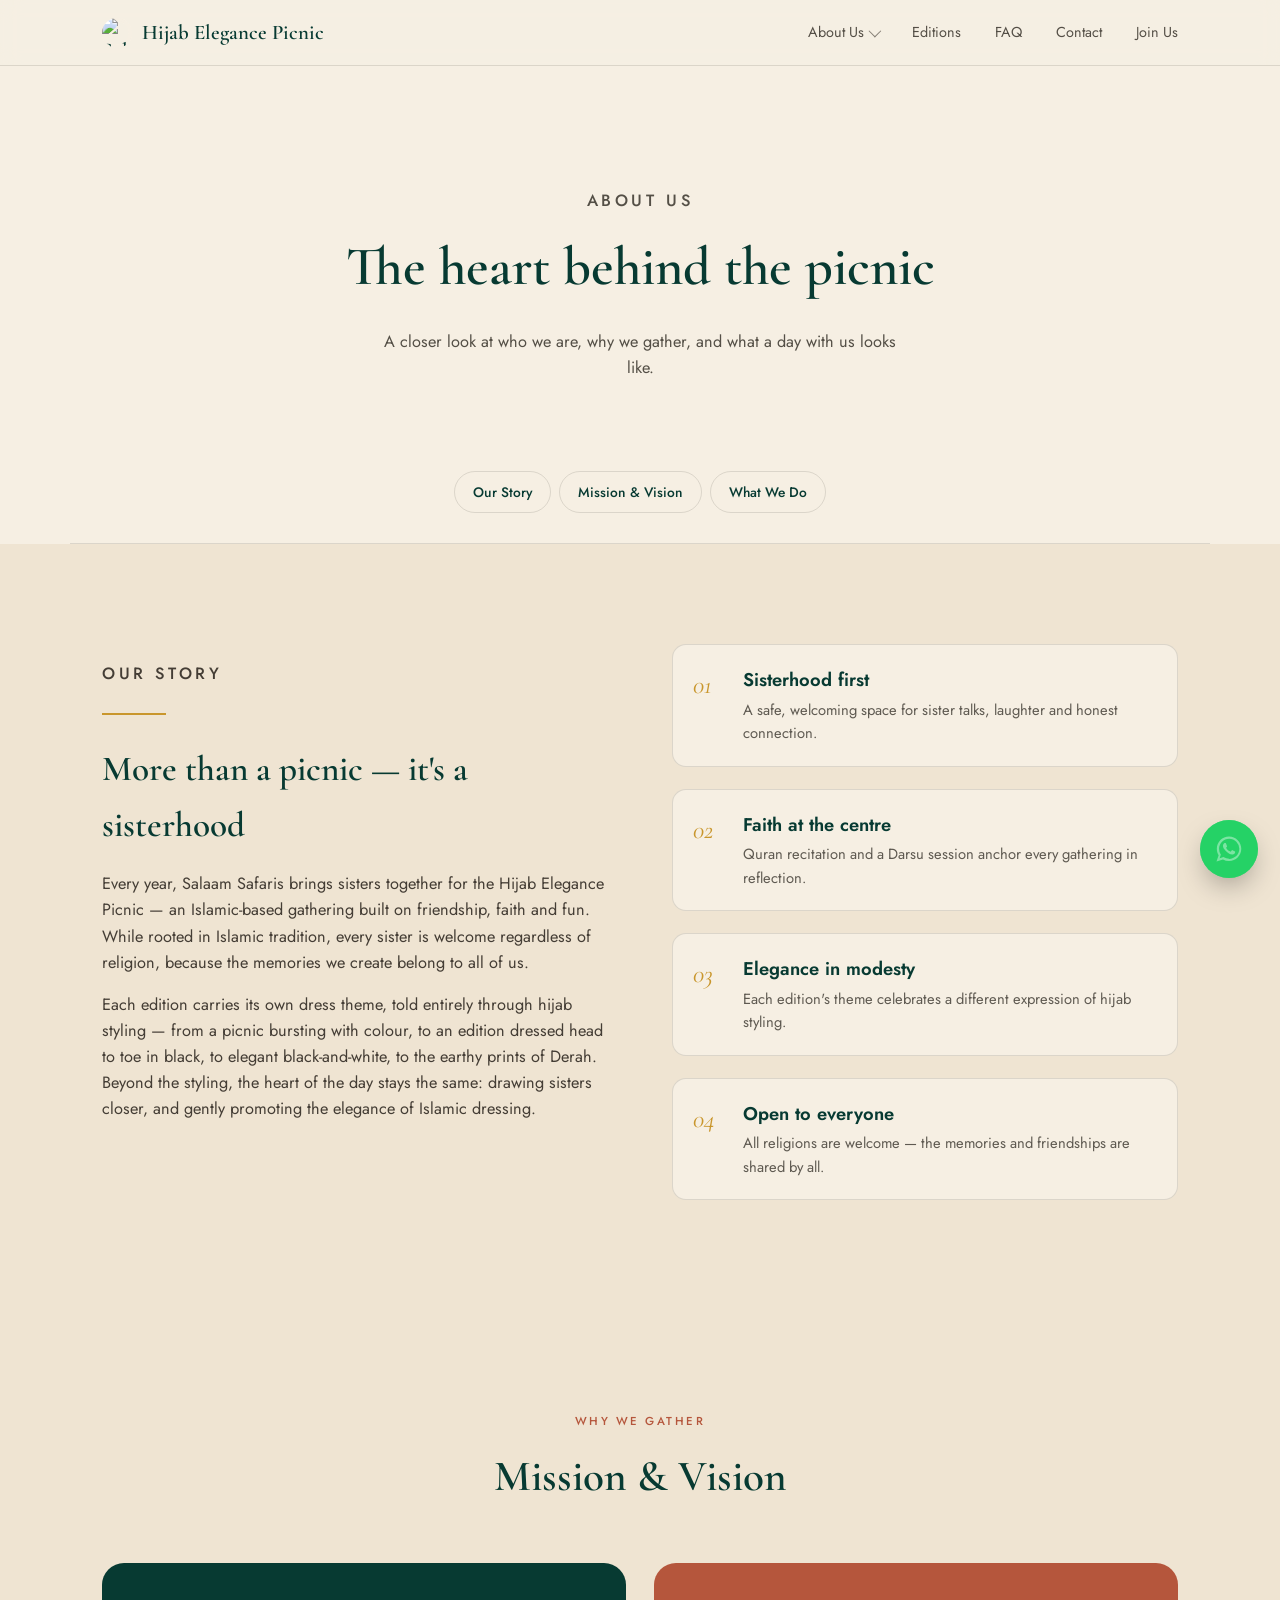
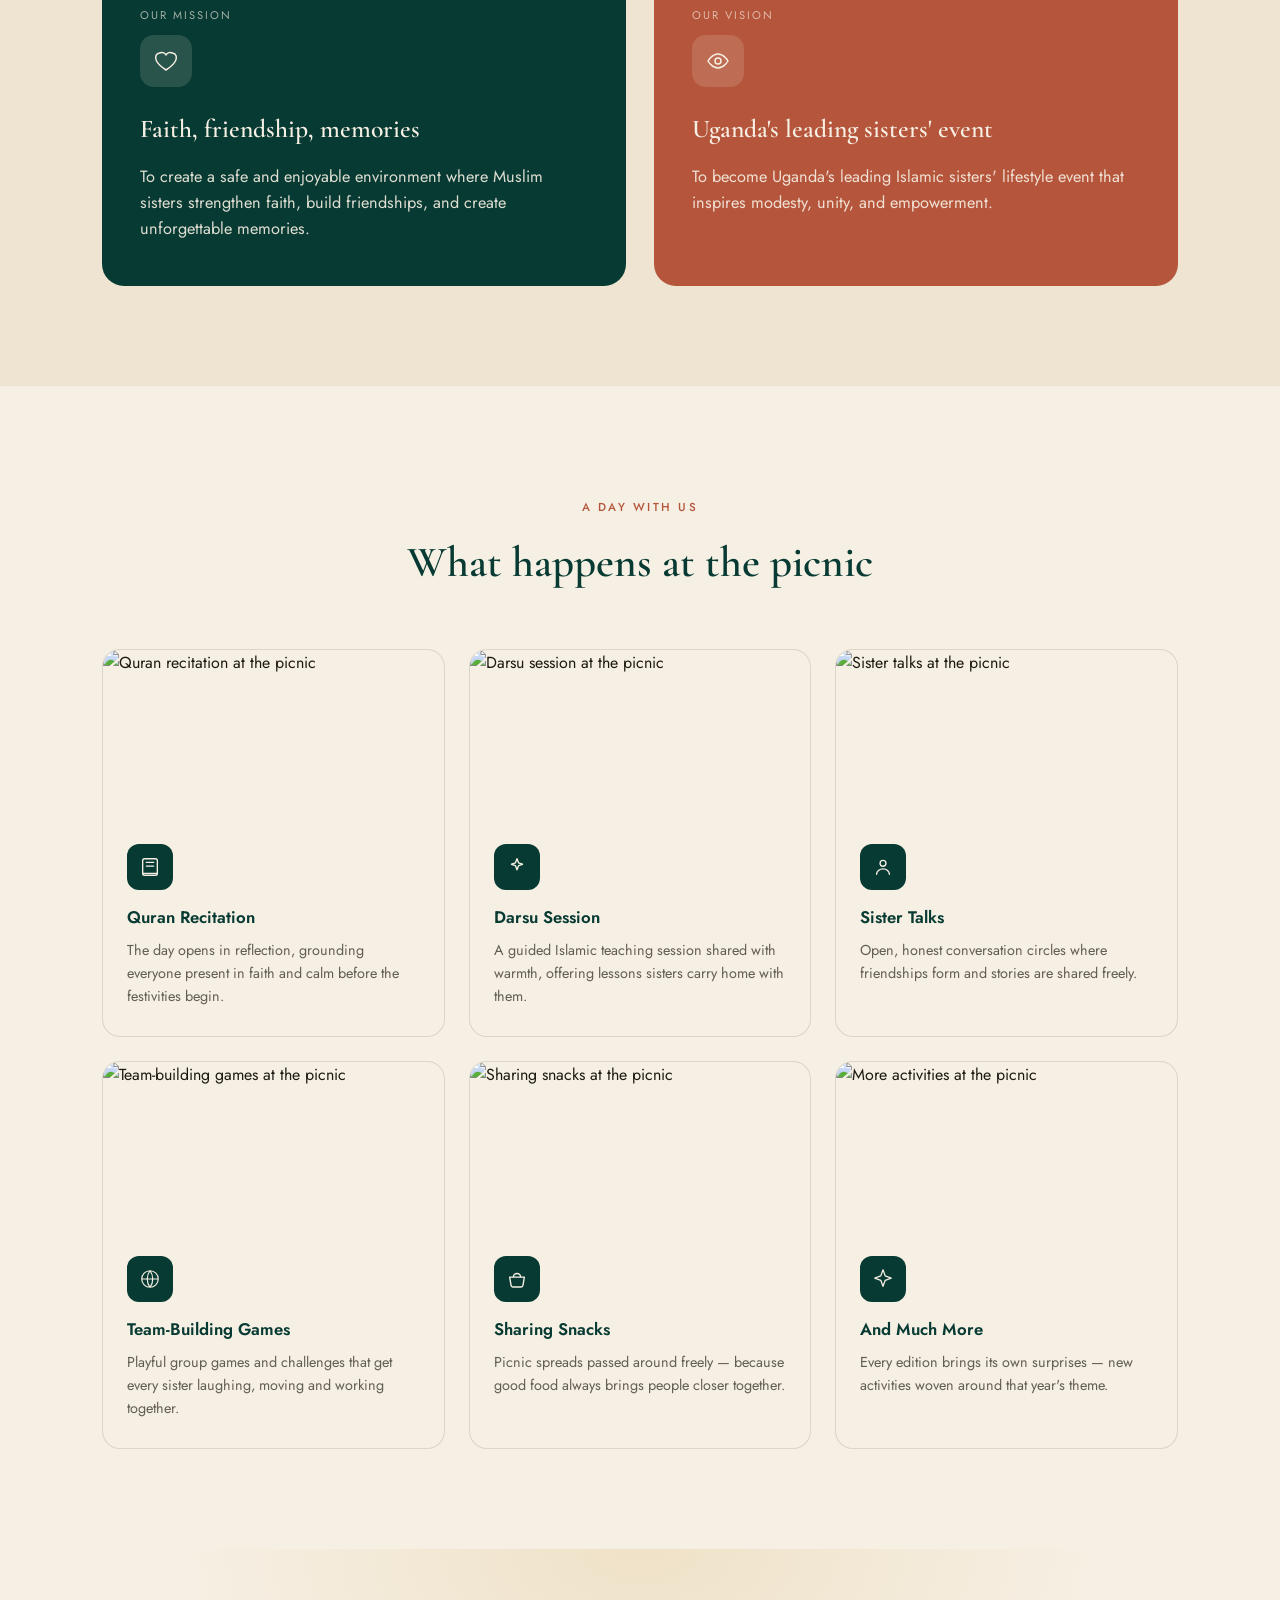
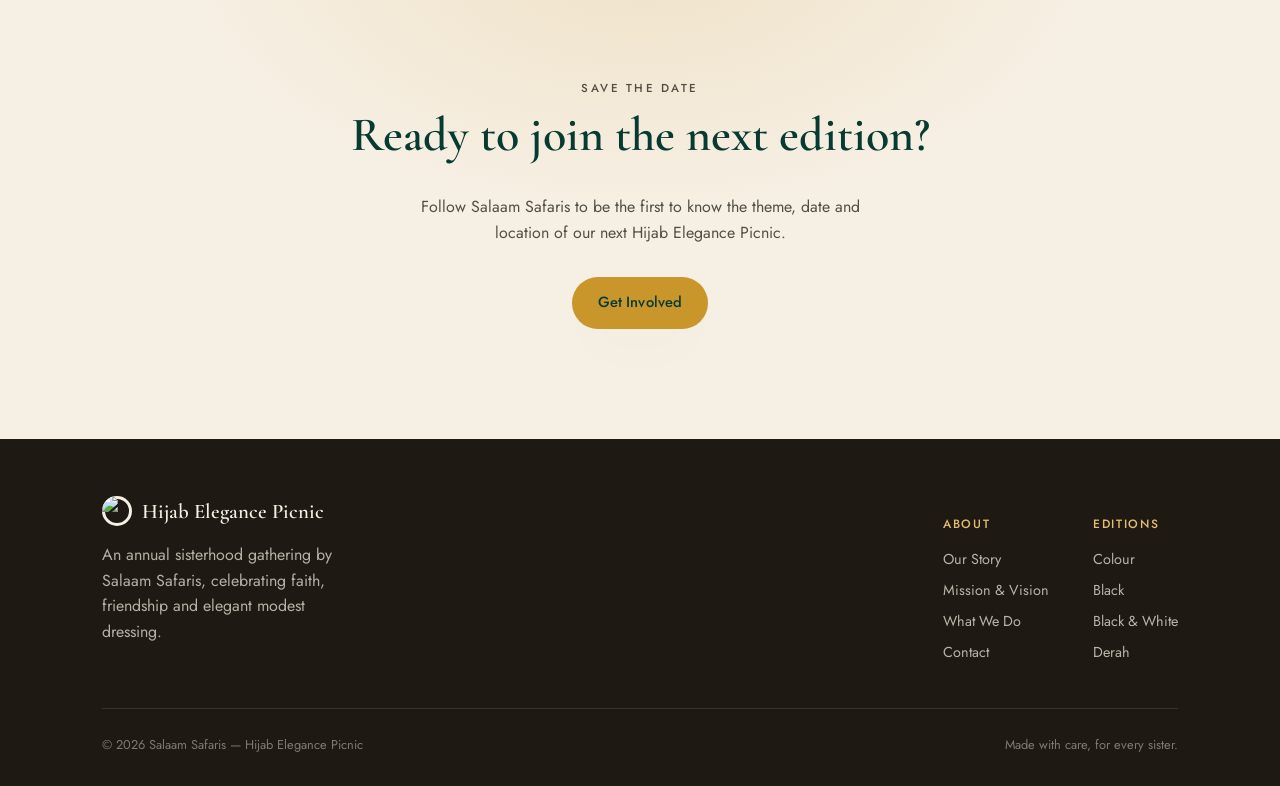
==== about.html @ 471ddc2f "Add files via upload" ====
<!DOCTYPE html>
<html lang="en">
<head>
<meta charset="UTF-8">
<meta name="viewport" content="width=device-width, initial-scale=1.0">
<title>About Us — Hijab Elegance Picnic</title>
<link rel="stylesheet" href="style.css">
</head>
<body>

<header>
  <nav>
    <a href="index.html" class="brand">
      <span class="mark"><img src="https://placehold.co/60x60/0B4F45/E4BE6C?text=Logo" alt="Salaam Safaris logo"></span>
      Hijab Elegance Picnic
    </a>
    <button class="navtoggle" id="navToggle" aria-label="Toggle menu">
      <svg width="24" height="24" viewBox="0 0 24 24" fill="none"><path d="M4 6h16M4 12h16M4 18h16" stroke="currentColor" stroke-width="1.8" stroke-linecap="round"/></svg>
    </button>
    <div class="navlinks" id="navLinks">
      <div class="has-dropdown">
        <a href="about.html">About Us <span class="caret"></span></a>
        <div class="dropdown-menu">
          <a href="about.html#story">Our Story</a>
          <a href="about.html#mission">Mission &amp; Vision</a>
          <a href="about.html#activities">What We Do</a>
        </div>
      </div>
      <a href="index.html#editions">Editions</a>
      <a href="index.html#faq">FAQ</a>
      <a href="index.html#contact">Contact</a>
      <a href="index.html#join">Join Us</a>
    </div>
  </nav>
</header>

<section class="about-hero">
  <div class="wrap">
    <p class="eyebrow">About Us</p>
    <h1>The heart behind the picnic</h1>
    <p>A closer look at who we are, why we gather, and what a day with us looks like.</p>
  </div>
</section>

<nav class="about-subnav">
  <div class="wrap">
    <a href="#story">Our Story</a>
    <a href="#mission">Mission &amp; Vision</a>
    <a href="#activities">What We Do</a>
  </div>
</nav>

<section class="about section-pad anchor-offset" id="story">
  <div class="wrap about-grid">
    <div class="reveal">
      <p class="eyebrow">Our Story</p>
      <div class="divider"></div>
      <h2 style="font-size:2.2rem;margin-bottom:18px;">More than a picnic — it's a sisterhood</h2>
      <p>Every year, Salaam Safaris brings sisters together for the Hijab Elegance Picnic — an Islamic-based gathering built on friendship, faith and fun. While rooted in Islamic tradition, every sister is welcome regardless of religion, because the memories we create belong to all of us.</p>
      <p>Each edition carries its own dress theme, told entirely through hijab styling — from a picnic bursting with colour, to an edition dressed head to toe in black, to elegant black-and-white, to the earthy prints of Derah. Beyond the styling, the heart of the day stays the same: drawing sisters closer, and gently promoting the elegance of Islamic dressing.</p>
    </div>
    <div class="pillars reveal">
      <div class="pillar">
        <span class="num">01</span>
        <div><h3>Sisterhood first</h3><p>A safe, welcoming space for sister talks, laughter and honest connection.</p></div>
      </div>
      <div class="pillar">
        <span class="num">02</span>
        <div><h3>Faith at the centre</h3><p>Quran recitation and a Darsu session anchor every gathering in reflection.</p></div>
      </div>
      <div class="pillar">
        <span class="num">03</span>
        <div><h3>Elegance in modesty</h3><p>Each edition's theme celebrates a different expression of hijab styling.</p></div>
      </div>
      <div class="pillar">
        <span class="num">04</span>
        <div><h3>Open to everyone</h3><p>All religions are welcome — the memories and friendships are shared by all.</p></div>
      </div>
    </div>
  </div>
</section>

<section class="section-pad anchor-offset" id="mission" style="background:var(--sand-2);">
  <div class="wrap">
    <div class="section-head center reveal">
      <p class="eyebrow">Why We Gather</p>
      <h2>Mission &amp; Vision</h2>
    </div>
    <div class="mv-grid reveal">
      <div class="mv-card mission">
        <span class="mv-tag">Our Mission</span>
        <div class="mv-icon">
          <svg width="24" height="24" viewBox="0 0 24 24" fill="none"><path d="M12 21s-7-4.6-9.5-9C.5 8 2 4.5 5.5 4a4.7 4.7 0 0 1 6.5 2 4.7 4.7 0 0 1 6.5-2C22 4.5 23.5 8 21.5 12 19 16.4 12 21 12 21z" stroke="#F6EFE3" stroke-width="1.5" stroke-linejoin="round"/></svg>
        </div>
        <h3>Faith, friendship, memories</h3>
        <p>To create a safe and enjoyable environment where Muslim sisters strengthen faith, build friendships, and create unforgettable memories.</p>
      </div>
      <div class="mv-card vision">
        <span class="mv-tag">Our Vision</span>
        <div class="mv-icon">
          <svg width="24" height="24" viewBox="0 0 24 24" fill="none"><path d="M2 12s4-7 10-7 10 7 10 7-4 7-10 7-10-7-10-7z" stroke="#F6EFE3" stroke-width="1.5"/><circle cx="12" cy="12" r="3" stroke="#F6EFE3" stroke-width="1.5"/></svg>
        </div>
        <h3>Uganda's leading sisters' event</h3>
        <p>To become Uganda's leading Islamic sisters' lifestyle event that inspires modesty, unity, and empowerment.</p>
      </div>
    </div>
  </div>
</section>

<section class="section-pad anchor-offset" id="activities">
  <div class="wrap">
    <div class="section-head center reveal">
      <p class="eyebrow">A Day With Us</p>
      <h2>What happens at the picnic</h2>
    </div>
    <div class="activities-grid reveal">
      <div class="activity-card">
        <div class="activity-photo"><img src="https://placehold.co/500x350/0B4F45/F6EFE3?text=Quran+Recitation+Photo" alt="Quran recitation at the picnic"></div>
        <div class="activity-text">
          <div class="activity-icon"><svg width="22" height="22" viewBox="0 0 24 24" fill="none"><path d="M4 19V5a2 2 0 0 1 2-2h12a2 2 0 0 1 2 2v14M4 19a2 2 0 0 0 2 2h12a2 2 0 0 0 2-2M4 19h16M8 7h8M8 11h8" stroke="currentColor" stroke-width="1.5" stroke-linecap="round"/></svg></div>
          <h3>Quran Recitation</h3>
          <p>The day opens in reflection, grounding everyone present in faith and calm before the festivities begin.</p>
        </div>
      </div>
      <div class="activity-card">
        <div class="activity-photo"><img src="https://placehold.co/500x350/B5563C/F6EFE3?text=Darsu+Session+Photo" alt="Darsu session at the picnic"></div>
        <div class="activity-text">
          <div class="activity-icon"><svg width="22" height="22" viewBox="0 0 24 24" fill="none"><path d="M12 3l1.8 4.6L18 9l-4.2 1.4L12 15l-1.8-4.6L6 9l4.2-1.4L12 3z" stroke="currentColor" stroke-width="1.5" stroke-linejoin="round"/></svg></div>
          <h3>Darsu Session</h3>
          <p>A guided Islamic teaching session shared with warmth, offering lessons sisters carry home with them.</p>
        </div>
      </div>
      <div class="activity-card">
        <div class="activity-photo"><img src="https://placehold.co/500x350/C9962C/1E1912?text=Sister+Talks+Photo" alt="Sister talks at the picnic"></div>
        <div class="activity-text">
          <div class="activity-icon"><svg width="22" height="22" viewBox="0 0 24 24" fill="none"><circle cx="12" cy="8" r="3.2" stroke="currentColor" stroke-width="1.5"/><path d="M5 20c0-3.3 3.1-6 7-6s7 2.7 7 6" stroke="currentColor" stroke-width="1.5" stroke-linecap="round"/></svg></div>
          <h3>Sister Talks</h3>
          <p>Open, honest conversation circles where friendships form and stories are shared freely.</p>
        </div>
      </div>
      <div class="activity-card">
        <div class="activity-photo"><img src="https://placehold.co/500x350/E7C8C0/1E1912?text=Team+Building+Photo" alt="Team-building games at the picnic"></div>
        <div class="activity-text">
          <div class="activity-icon"><svg width="22" height="22" viewBox="0 0 24 24" fill="none"><path d="M3 12h18M3 12a9 9 0 0 1 9-9m-9 9a9 9 0 0 0 9 9m0-18a9 9 0 0 1 9 9m-9-9c2 2.5 3 5.5 3 9s-1 6.5-3 9m0-18c-2 2.5-3 5.5-3 9s1 6.5 3 9m9-9a9 9 0 0 1-9 9" stroke="currentColor" stroke-width="1.3"/></svg></div>
          <h3>Team-Building Games</h3>
          <p>Playful group games and challenges that get every sister laughing, moving and working together.</p>
        </div>
      </div>
      <div class="activity-card">
        <div class="activity-photo"><img src="https://placehold.co/500x350/EFE4D2/1E1912?text=Snacks+Photo" alt="Sharing snacks at the picnic"></div>
        <div class="activity-text">
          <div class="activity-icon"><svg width="22" height="22" viewBox="0 0 24 24" fill="none"><path d="M4 10h16l-1.5 9a2 2 0 0 1-2 1.7H7.5a2 2 0 0 1-2-1.7L4 10z" stroke="currentColor" stroke-width="1.5" stroke-linejoin="round"/><path d="M8 10a4 4 0 0 1 8 0" stroke="currentColor" stroke-width="1.5"/></svg></div>
          <h3>Sharing Snacks</h3>
          <p>Picnic spreads passed around freely — because good food always brings people closer together.</p>
        </div>
      </div>
      <div class="activity-card">
        <div class="activity-photo"><img src="https://placehold.co/500x350/1E1912/F6EFE3?text=More+Moments+Photo" alt="More activities at the picnic"></div>
        <div class="activity-text">
          <div class="activity-icon"><svg width="22" height="22" viewBox="0 0 24 24" fill="none"><path d="M12 2l2.4 6.6L21 11l-6.6 2.4L12 20l-2.4-6.6L3 11l6.6-2.4L12 2z" stroke="currentColor" stroke-width="1.4" stroke-linejoin="round"/></svg></div>
          <h3>And Much More</h3>
          <p>Every edition brings its own surprises — new activities woven around that year's theme.</p>
        </div>
      </div>
    </div>
  </div>
</section>

<section class="cta section-pad" id="join">
  <div class="wrap">
    <p class="eyebrow center">Save the Date</p>
    <h2>Ready to join the next edition?</h2>
    <p>Follow Salaam Safaris to be the first to know the theme, date and location of our next Hijab Elegance Picnic.</p>
    <a href="https://wa.me/256756549534?text=Hi%2C%20I%27d%20like%20to%20get%20involved%20with%20the%20Hijab%20Elegance%20Picnic" target="_blank" rel="noopener" class="btn btn-primary">Get Involved</a>
  </div>
</section>

<footer>
  <div class="wrap">
    <div class="footer-grid">
      <div>
        <a href="index.html" class="brand"><span class="mark"><img src="https://placehold.co/60x60/0B4F45/E4BE6C?text=Logo" alt="Logo"></span>Hijab Elegance Picnic</a>
        <p style="margin-top:14px;max-width:260px;">An annual sisterhood gathering by Salaam Safaris, celebrating faith, friendship and elegant modest dressing.</p>
      </div>
      <div class="footer-links">
        <div class="footer-col">
          <h5>About</h5>
          <a href="about.html#story">Our Story</a>
          <a href="about.html#mission">Mission &amp; Vision</a>
          <a href="about.html#activities">What We Do</a>
          <a href="index.html#contact">Contact</a>
        </div>
        <div class="footer-col">
          <h5>Editions</h5>
          <a href="edition-colour.html">Colour</a>
          <a href="edition-black.html">Black</a>
          <a href="edition-bw.html">Black &amp; White</a>
          <a href="edition-derah.html">Derah</a>
        </div>
      </div>
    </div>
    <div class="footer-bottom">
      <span>© 2026 Salaam Safaris — Hijab Elegance Picnic</span>
      <span>Made with care, for every sister.</span>
    </div>
  </div>
</footer>

<a href="https://wa.me/256756549534" target="_blank" rel="noopener" class="wa-float" aria-label="Chat with us on WhatsApp">
  <span class="wa-pulse"></span>
  <svg viewBox="0 0 32 32" fill="#fff"><path d="M16.04 2.67C8.84 2.67 3 8.5 3 15.7c0 2.53.7 4.9 1.93 6.93L2.67 29.33l6.9-2.2a13 13 0 0 0 6.47 1.7h.01c7.2 0 13.04-5.83 13.04-13.03 0-3.48-1.36-6.75-3.82-9.21a12.95 12.95 0 0 0-9.23-3.82zm0 23.7h-.01a10.8 10.8 0 0 1-5.5-1.5l-.4-.24-4.1 1.3 1.3-4-.26-.42a10.7 10.7 0 0 1-1.65-5.71c0-5.94 4.84-10.78 10.79-10.78 2.88 0 5.59 1.12 7.63 3.16a10.72 10.72 0 0 1 3.16 7.63c0 5.94-4.84 10.76-10.96 10.76zm5.9-8.06c-.32-.16-1.9-.94-2.2-1.05-.3-.11-.51-.16-.73.16-.21.32-.84 1.05-1.03 1.26-.19.21-.38.24-.7.08-.32-.16-1.34-.49-2.55-1.57-.94-.84-1.58-1.87-1.76-2.19-.19-.32-.02-.49.14-.65.14-.14.32-.38.48-.56.16-.19.21-.32.32-.54.11-.21.05-.4-.03-.56-.08-.16-.73-1.76-1-2.41-.26-.63-.53-.54-.73-.55h-.62c-.21 0-.56.08-.85.4-.29.32-1.12 1.1-1.12 2.67 0 1.57 1.15 3.09 1.31 3.3.16.21 2.26 3.45 5.47 4.84.76.33 1.36.52 1.82.67.77.24 1.46.21 2.02.13.62-.09 1.9-.78 2.16-1.53.27-.75.27-1.4.19-1.53-.08-.13-.29-.21-.61-.37z"/></svg>
</a>

<script src="script.js"></script>
</body>
</html>
---- style.css ----
@import url('https://fonts.googleapis.com/css2?family=Cormorant+Garamond:ital,wght@0,400;0,500;0,600;0,700;1,500&family=Jost:wght@300;400;500;600&display=swap');

:root{
  --emerald: #0B4F45;
  --emerald-deep: #073A32;
  --gold: #C9962C;
  --gold-light: #E4BE6C;
  --henna: #B5563C;
  --sand: #F6EFE3;
  --sand-2: #EFE4D2;
  --ink: #1E1912;
  --rose: #E7C8C0;
  --line: rgba(30,25,18,0.12);
  --shadow: 0 20px 50px -25px rgba(11,79,69,0.35);
}

*{box-sizing:border-box;}
html{scroll-behavior:smooth;}
body{
  margin:0;
  background:var(--sand);
  color:var(--ink);
  font-family:'Jost',sans-serif;
  font-weight:400;
  line-height:1.6;
  -webkit-font-smoothing:antialiased;
}
h1,h2,h3,.display{
  font-family:'Cormorant Garamond', serif;
  font-weight:600;
  color:var(--emerald-deep);
  margin:0;
}
a{color:inherit;text-decoration:none;}
img{max-width:100%;display:block;}
.eyebrow{
  font-family:'Jost',sans-serif;
  text-transform:uppercase;
  letter-spacing:0.22em;
  font-size:0.72rem;
  color:var(--henna);
  font-weight:500;
}
.wrap{max-width:1140px;margin:0 auto;padding:0 32px;}
section{position:relative;}

.reveal{opacity:0;transform:translateY(24px);transition:opacity 0.8s ease, transform 0.8s ease;}
.reveal.in{opacity:1;transform:translateY(0);}
@media (prefers-reduced-motion: reduce){.reveal{opacity:1;transform:none;transition:none;}html{scroll-behavior:auto;}}

/* ---------- NAV ---------- */
header{
  position:fixed;top:0;left:0;right:0;z-index:100;
  background:rgba(246,239,227,0.9);
  backdrop-filter:blur(10px);
  border-bottom:1px solid var(--line);
}
nav{display:flex;align-items:center;justify-content:space-between;max-width:1140px;margin:0 auto;padding:16px 32px;}
.brand{font-family:'Cormorant Garamond',serif;font-size:1.3rem;font-weight:600;color:var(--emerald-deep);display:flex;align-items:center;gap:10px;}
.brand .mark{width:30px;height:30px;border-radius:50%;overflow:hidden;flex-shrink:0;box-shadow:inset 0 0 0 3px var(--sand);}
.brand .mark img{width:100%;height:100%;object-fit:cover;}
.navlinks{display:flex;align-items:center;gap:34px;}
.navlinks a{font-size:0.9rem;color:var(--ink);opacity:0.75;transition:opacity .25s ease, color .25s ease;}
.navlinks a:hover{opacity:1;color:var(--henna);}
.navtoggle{display:none;background:none;border:none;cursor:pointer;color:var(--emerald-deep);}
@media (max-width:760px){
  .navlinks{position:absolute;top:100%;left:0;right:0;background:var(--sand);flex-direction:column;align-items:stretch;gap:0;max-height:0;overflow:hidden;border-bottom:1px solid var(--line);transition:max-height .35s ease;}
  .navlinks.open{max-height:360px;}
  .navlinks a{padding:16px 32px;border-top:1px solid var(--line);}
  .navtoggle{display:block;}
}

/* ---------- HERO (home) ---------- */
.hero{position:relative;padding:190px 0 110px;overflow:hidden;isolation:isolate;}
.hero-bg{position:absolute;inset:0;z-index:-2;}
.hero-bg img{width:100%;height:100%;object-fit:cover;}
.hero-bg::after{content:"";position:absolute;inset:0;background:linear-gradient(180deg, rgba(7,58,50,0.72) 0%, rgba(7,58,50,0.55) 45%, var(--sand) 100%);}
.hero *{color:var(--sand);}
.hero .eyebrow{color:var(--gold-light);}
.hero h1 em{font-style:italic;color:var(--gold-light);}
.hero-inner{display:grid;grid-template-columns:1.1fr 0.9fr;gap:56px;align-items:center;}
@media (max-width:900px){.hero-inner{grid-template-columns:1fr;}.hero{padding:150px 0 80px;}}
.hero h1{font-size:clamp(2.6rem,6vw,4.6rem);line-height:1.02;letter-spacing:-0.01em;}
.hero p.sub{margin-top:22px;max-width:480px;font-size:1.08rem;color:rgba(246,239,227,0.88)!important;}
.hero-ctas{margin-top:34px;display:flex;gap:16px;flex-wrap:wrap;}

.btn{display:inline-flex;align-items:center;gap:8px;padding:14px 26px;border-radius:999px;font-size:0.92rem;font-weight:500;letter-spacing:0.01em;transition:transform .25s ease, box-shadow .25s ease, background .25s ease;cursor:pointer;border:none;}
.btn-primary{background:var(--gold);color:var(--emerald-deep)!important;box-shadow:var(--shadow);}
.btn-primary:hover{transform:translateY(-2px);background:var(--gold-light);}
.btn-ghost{background:transparent;color:var(--sand)!important;border:1.5px solid rgba(246,239,227,0.5);}
.btn-ghost:hover{border-color:var(--sand);}
.btn-dark{background:var(--emerald-deep);color:var(--sand)!important;}
.btn-dark:hover{transform:translateY(-2px);background:var(--emerald);}

/* circular drape made of 4 images */
.drape{position:relative;aspect-ratio:1/1;border-radius:50%;overflow:hidden;box-shadow:var(--shadow);animation:fadeUp 1s ease both;}
@keyframes fadeUp{from{opacity:0;transform:translateY(18px) scale(.98);}to{opacity:1;transform:none;}}
.drape .quadrant{position:absolute;width:50%;height:50%;overflow:hidden;}
.drape .quadrant img{width:100%;height:100%;object-fit:cover;}
.q-color{top:0;left:0;}
.q-black{top:0;right:0;}
.q-bw{bottom:0;left:0;}
.q-derah{bottom:0;right:0;}
.drape::after{content:"";position:absolute;inset:0;border-radius:50%;box-shadow:inset 0 0 0 1px rgba(255,255,255,0.25);pointer-events:none;}
.drape-center{position:absolute;top:50%;left:50%;transform:translate(-50%,-50%);width:34%;height:34%;border-radius:50%;background:var(--sand);display:flex;align-items:center;justify-content:center;text-align:center;box-shadow:0 8px 24px rgba(0,0,0,0.25);z-index:2;}
.drape-center span{font-family:'Cormorant Garamond',serif;font-style:italic;font-size:0.95rem;color:var(--emerald-deep);line-height:1.15;padding:0 6px;}

/* ---------- SECTION HEADERS ---------- */
.section-head{max-width:640px;margin-bottom:52px;}
.section-head h2{font-size:clamp(2rem,4vw,2.7rem);margin-top:10px;}
.section-pad{padding:100px 0;}
.divider{width:64px;height:2px;background:var(--gold);margin:26px 0;}
.center{text-align:center;margin-left:auto;margin-right:auto;}

/* ---------- ABOUT ---------- */
.about{background:var(--sand-2);}
.about-grid{display:grid;grid-template-columns:1fr 1fr;gap:64px;align-items:start;}
@media (max-width:820px){.about-grid{grid-template-columns:1fr;gap:36px;}}
.about p{color:rgba(30,25,18,0.82);font-size:1.02rem;margin-bottom:16px;}
.pillars{display:flex;flex-direction:column;gap:22px;}
.pillar{display:flex;gap:16px;padding:20px;background:var(--sand);border:1px solid var(--line);border-radius:14px;}
.pillar .num{font-family:'Cormorant Garamond',serif;font-size:1.6rem;font-style:italic;color:var(--gold);min-width:34px;}
.pillar h3{font-size:1.15rem;font-family:'Jost';font-weight:600;color:var(--emerald-deep);margin-bottom:4px;}
.pillar p{margin:0;font-size:0.92rem;color:rgba(30,25,18,0.7);}

/* ---------- MISSION & VISION ---------- */
.mv-grid{display:grid;grid-template-columns:1fr 1fr;gap:28px;}
@media (max-width:760px){.mv-grid{grid-template-columns:1fr;}}
.mv-card{padding:44px 38px;border-radius:22px;position:relative;overflow:hidden;}
.mv-card.mission{background:var(--emerald-deep);color:var(--sand);}
.mv-card.vision{background:var(--henna);color:var(--sand);}
.mv-card .mv-icon{width:52px;height:52px;border-radius:14px;background:rgba(246,239,227,0.14);display:flex;align-items:center;justify-content:center;margin-bottom:22px;}
.mv-card h3{color:var(--sand);font-size:1.6rem;margin-bottom:14px;}
.mv-card p{margin:0;font-size:1.02rem;color:rgba(246,239,227,0.9);}
.mv-card .mv-tag{font-size:0.7rem;letter-spacing:0.18em;text-transform:uppercase;color:rgba(246,239,227,0.65);margin-bottom:10px;display:block;}

/* ---------- ACTIVITIES ---------- */
.activities-grid{display:grid;grid-template-columns:repeat(3,1fr);gap:24px;}
@media (max-width:820px){.activities-grid{grid-template-columns:repeat(2,1fr);}}
@media (max-width:560px){.activities-grid{grid-template-columns:1fr;}}
.activity-card{padding:30px 26px;border-radius:18px;background:var(--sand);border:1px solid var(--line);transition:transform .3s ease, box-shadow .3s ease, border-color .3s ease;}
.activity-card:hover{transform:translateY(-6px);box-shadow:var(--shadow);border-color:transparent;}
.activity-icon{width:46px;height:46px;border-radius:12px;display:flex;align-items:center;justify-content:center;background:var(--emerald-deep);color:var(--sand);margin-bottom:18px;}
.activity-card h3{font-family:'Jost';font-weight:600;font-size:1.05rem;color:var(--emerald-deep);margin-bottom:8px;}
.activity-card p{margin:0;font-size:0.9rem;color:rgba(30,25,18,0.68);}

/* ---------- EDITIONS (overview cards, home page) ---------- */
.editions{background:var(--emerald-deep);color:var(--sand);}
.editions .section-head h2{color:var(--sand);}
.editions .eyebrow{color:var(--gold-light);}
.edition-grid{display:grid;grid-template-columns:repeat(2,1fr);gap:26px;}
@media (max-width:760px){.edition-grid{grid-template-columns:1fr;}}
.edition-card{display:block;border-radius:20px;overflow:hidden;background:rgba(246,239,227,0.04);border:1px solid rgba(246,239,227,0.14);transition:transform .35s ease, border-color .35s ease;}
.edition-card:hover{transform:translateY(-6px);border-color:var(--gold);}
.edition-photo{height:220px;overflow:hidden;position:relative;}
.edition-photo img{width:100%;height:100%;object-fit:cover;transition:transform .5s ease;}
.edition-card:hover .edition-photo img{transform:scale(1.06);}
.edition-body{padding:26px 28px;}
.edition-tag{display:inline-block;font-size:0.7rem;letter-spacing:0.18em;text-transform:uppercase;color:var(--gold-light);border:1px solid rgba(228,190,108,0.4);padding:4px 12px;border-radius:999px;margin-bottom:14px;}
.edition-body h3{font-family:'Cormorant Garamond',serif;font-size:1.6rem;color:var(--sand);margin-bottom:10px;}
.edition-meta{display:flex;flex-wrap:wrap;gap:14px 18px;font-size:0.84rem;color:rgba(246,239,227,0.72);margin-bottom:12px;}
.edition-body p.desc{font-size:0.92rem;color:rgba(246,239,227,0.78);margin:0 0 16px;}
.edition-link{font-size:0.86rem;color:var(--gold-light);display:inline-flex;align-items:center;gap:6px;font-weight:500;}
.edition-card:hover .edition-link{gap:10px;}
.edition-link svg{transition:transform .3s ease;}

.derah-note{background:var(--sand-2);border-radius:20px;padding:36px 40px;display:grid;grid-template-columns:auto 1fr;gap:28px;align-items:center;margin-top:56px;border:1px solid var(--line);}
@media (max-width:640px){.derah-note{grid-template-columns:1fr;text-align:left;}}
.derah-swatch-lg{width:120px;height:120px;border-radius:16px;overflow:hidden;flex-shrink:0;}
.derah-swatch-lg img{width:100%;height:100%;object-fit:cover;}
.derah-note h4{font-family:'Cormorant Garamond';font-size:1.3rem;color:var(--emerald-deep);margin-bottom:6px;}
.derah-note p{margin:0;font-size:0.92rem;color:rgba(30,25,18,0.72);}

/* ---------- TESTIMONIALS ---------- */
.testimonials{background:var(--sand-2);}
.testi-grid{display:grid;grid-template-columns:repeat(3,1fr);gap:24px;}
@media (max-width:860px){.testi-grid{grid-template-columns:1fr;}}
.testi-card{background:var(--sand);border:1px solid var(--line);border-radius:18px;padding:30px 28px;display:flex;flex-direction:column;gap:18px;}
.testi-quote{font-family:'Cormorant Garamond',serif;font-style:italic;font-size:1.2rem;color:var(--emerald-deep);line-height:1.4;}
.testi-quote::before{content:"“";color:var(--gold);}
.testi-quote::after{content:"”";color:var(--gold);}
.testi-person{display:flex;align-items:center;gap:12px;margin-top:auto;}
.testi-avatar{width:44px;height:44px;border-radius:50%;overflow:hidden;flex-shrink:0;}
.testi-avatar img{width:100%;height:100%;object-fit:cover;}
.testi-person .name{font-size:0.92rem;font-weight:500;color:var(--emerald-deep);}
.testi-person .role{font-size:0.78rem;color:rgba(30,25,18,0.55);}

/* ---------- FAQ ---------- */
.faq-list{max-width:760px;margin:0 auto;display:flex;flex-direction:column;gap:14px;}
.faq-item{background:var(--sand);border:1px solid var(--line);border-radius:14px;overflow:hidden;}
.faq-q{width:100%;text-align:left;padding:22px 26px;background:none;border:none;cursor:pointer;display:flex;align-items:center;justify-content:space-between;gap:16px;font-family:'Jost';font-size:1rem;font-weight:500;color:var(--emerald-deep);}
.faq-q .plus{font-size:1.3rem;color:var(--gold);transition:transform .3s ease;flex-shrink:0;}
.faq-item.open .plus{transform:rotate(45deg);}
.faq-a{max-height:0;overflow:hidden;transition:max-height .35s ease;}
.faq-a-inner{padding:0 26px 22px;font-size:0.92rem;color:rgba(30,25,18,0.7);}

/* ---------- CTA ---------- */
.cta{padding:110px 0;text-align:center;background:radial-gradient(ellipse 700px 400px at 50% 0%, rgba(201,150,44,0.15), transparent 65%), var(--sand);}
.cta h2{font-size:clamp(2rem,4.5vw,3rem);max-width:640px;margin:0 auto;}
.cta p{max-width:480px;margin:20px auto 0;color:rgba(30,25,18,0.75);}
.cta .btn-primary{margin-top:32px;}

/* ---------- FOOTER ---------- */
footer{background:var(--ink);color:rgba(246,239,227,0.7);padding:56px 0 30px;}
.footer-grid{display:flex;justify-content:space-between;flex-wrap:wrap;gap:40px;padding-bottom:36px;border-bottom:1px solid rgba(246,239,227,0.12);}
footer .brand{color:var(--sand);}
.footer-links{display:flex;gap:44px;flex-wrap:wrap;}
.footer-col h5{font-size:0.75rem;letter-spacing:0.14em;text-transform:uppercase;color:var(--gold-light);margin-bottom:14px;font-weight:500;}
.footer-col a, .footer-col p{display:block;font-size:0.9rem;color:rgba(246,239,227,0.72);margin-bottom:8px;}
.footer-bottom{padding-top:26px;font-size:0.8rem;color:rgba(246,239,227,0.45);display:flex;justify-content:space-between;flex-wrap:wrap;gap:10px;}

/* ---------- ABOUT PAGE ---------- */
.about-hero{padding:170px 0 60px;text-align:center;}
.about-hero .eyebrow{justify-content:center;display:flex;}
.about-hero h1{font-size:clamp(2.4rem,5vw,3.4rem);margin-top:10px;}
.about-hero p{max-width:520px;margin:18px auto 0;color:rgba(30,25,18,0.75);font-size:1.02rem;}

.about-subnav{position:sticky;top:73px;z-index:50;background:var(--sand);border-bottom:1px solid var(--line);}
.about-subnav .wrap{display:flex;gap:8px;padding:14px 32px;overflow-x:auto;}
.about-subnav a{
  flex-shrink:0;padding:9px 18px;border-radius:999px;font-size:0.86rem;font-weight:500;
  color:var(--emerald-deep);border:1px solid var(--line);white-space:nowrap;
  transition:background .25s ease, color .25s ease, border-color .25s ease;
}
.about-subnav a:hover, .about-subnav a.is-active{background:var(--emerald-deep);color:var(--sand);border-color:var(--emerald-deep);}
.anchor-offset{scroll-margin-top:150px;}

/* ---------- NAV DROPDOWN ---------- */
.has-dropdown{position:relative;}
.has-dropdown > a{display:flex;align-items:center;gap:5px;}
.has-dropdown .caret{width:9px;height:9px;border-right:1.5px solid currentColor;border-bottom:1.5px solid currentColor;transform:rotate(45deg) translateY(-2px);transition:transform .25s ease;opacity:0.7;}
.dropdown-menu{
  position:absolute;top:100%;left:50%;transform:translateX(-50%) translateY(8px);
  background:var(--sand);border:1px solid var(--line);border-radius:14px;
  box-shadow:var(--shadow);padding:10px;min-width:190px;
  opacity:0;visibility:hidden;transition:opacity .2s ease, transform .2s ease, visibility .2s ease;
}
.has-dropdown:hover .dropdown-menu{opacity:1;visibility:visible;transform:translateX(-50%) translateY(0);}
.has-dropdown:hover .caret{transform:rotate(225deg) translateY(2px);}
.dropdown-menu a{display:block;padding:10px 14px;border-radius:8px;font-size:0.88rem;opacity:1;color:var(--ink);}
.dropdown-menu a:hover{background:var(--sand-2);color:var(--henna);}
@media (max-width:760px){
  .has-dropdown{display:flex;flex-direction:column;}
  .has-dropdown > a{justify-content:space-between;}
  .dropdown-menu{
    position:static;transform:none;opacity:1;visibility:visible;
    box-shadow:none;border:none;background:var(--sand-2);
    border-radius:0;padding:0;max-height:0;overflow:hidden;transition:max-height .3s ease;
  }
  .has-dropdown.open .dropdown-menu{max-height:200px;}
  .has-dropdown.open .caret{transform:rotate(225deg) translateY(2px);}
  .dropdown-menu a{padding:14px 44px;border-bottom:1px solid var(--line);}
}

/* ---------- FLOATING WHATSAPP BUTTON ---------- */
.wa-float{
  position:fixed;right:22px;bottom:22px;z-index:200;
  width:58px;height:58px;border-radius:50%;
  background:#25D366;
  display:flex;align-items:center;justify-content:center;
  box-shadow:0 12px 30px -8px rgba(0,0,0,0.4);
  transition:transform .25s ease;
}
.wa-float:hover{transform:scale(1.08);}
.wa-float svg{width:30px;height:30px;}
.wa-pulse{position:absolute;inset:0;border-radius:50%;background:#25D366;opacity:0.6;animation:waPulse 2.2s ease-out infinite;}
@keyframes waPulse{0%{transform:scale(1);opacity:0.55;}100%{transform:scale(1.7);opacity:0;}}
@media (prefers-reduced-motion: reduce){.wa-pulse{animation:none;display:none;}}

/* ---------- UPCOMING EDITION BANNER ---------- */
.upcoming-banner{
  display:grid;grid-template-columns:1fr 1fr;
  border-radius:22px;overflow:hidden;
  background:linear-gradient(120deg, var(--henna), var(--gold));
  margin-bottom:56px;
}
@media (max-width:760px){.upcoming-banner{grid-template-columns:1fr;}}
.upcoming-photo{min-height:240px;position:relative;overflow:hidden;}
.upcoming-photo img{width:100%;height:100%;object-fit:cover;}
.upcoming-content{padding:40px 42px;display:flex;flex-direction:column;justify-content:center;}
.upcoming-badge{
  display:inline-flex;align-items:center;gap:8px;
  background:rgba(246,239,227,0.2);color:var(--sand);
  font-size:0.72rem;letter-spacing:0.16em;text-transform:uppercase;
  padding:6px 14px;border-radius:999px;margin-bottom:16px;width:fit-content;
}
.upcoming-badge .dot{width:7px;height:7px;border-radius:50%;background:#4ADE80;animation:blink 1.6s ease-in-out infinite;}
@keyframes blink{0%,100%{opacity:1;}50%{opacity:0.3;}}
.upcoming-content h3{color:var(--sand);font-size:1.9rem;margin-bottom:10px;}
.upcoming-content p{color:rgba(246,239,227,0.9);font-size:0.96rem;margin-bottom:22px;max-width:420px;}
.upcoming-content .btn-primary{background:var(--sand);color:var(--emerald-deep)!important;}
.upcoming-content .btn-primary:hover{background:#fff;}
.past-editions-head{margin-top:8px;}

/* ---------- ACTIVITY PHOTOS ---------- */
.activity-card{overflow:hidden;padding:0;}
.activity-photo{height:170px;overflow:hidden;}
.activity-photo img{width:100%;height:100%;object-fit:cover;transition:transform .4s ease;}
.activity-card:hover .activity-photo img{transform:scale(1.06);}
.activity-card .activity-text{padding:24px 24px 28px;}
.activity-icon{margin-bottom:14px;}

/* ---------- CONTACT SECTION ---------- */
.contact-grid{display:grid;grid-template-columns:1fr 1fr;gap:24px;}
@media (max-width:700px){.contact-grid{grid-template-columns:1fr;}}
.contact-card{
  padding:36px 34px;border-radius:20px;
  display:flex;flex-direction:column;gap:14px;
  background:var(--sand);border:1px solid var(--line);
}
.contact-card .c-icon{width:50px;height:50px;border-radius:14px;display:flex;align-items:center;justify-content:center;background:#25D366;}
.contact-card h3{font-size:1.3rem;color:var(--emerald-deep);}
.contact-card p{margin:0;font-size:0.92rem;color:rgba(30,25,18,0.68);}
.contact-card .btn{margin-top:6px;align-self:flex-start;}

/* ---------- TESTIMONIAL FORM ---------- */
.testi-add{text-align:center;margin-top:40px;}
.testi-form{
  max-width:520px;margin:24px auto 0;
  background:var(--sand);border:1px solid var(--line);border-radius:18px;
  padding:30px;display:none;flex-direction:column;gap:14px;text-align:left;
}
.testi-form.open{display:flex;}
.testi-form label{font-size:0.82rem;font-weight:500;color:var(--emerald-deep);margin-bottom:-8px;}
.testi-form input, .testi-form textarea{
  padding:12px 14px;border-radius:10px;border:1px solid var(--line);
  font-family:'Jost';font-size:0.92rem;background:var(--sand-2);color:var(--ink);resize:vertical;
}
.testi-form textarea{min-height:90px;}
.testi-form small{color:rgba(30,25,18,0.5);font-size:0.78rem;}
.testi-status{font-size:0.86rem;margin-top:4px;}
.edition-hero{position:relative;padding:220px 0 90px;isolation:isolate;overflow:hidden;}
.edition-hero-bg{position:absolute;inset:0;z-index:-2;}
.edition-hero-bg img{width:100%;height:100%;object-fit:cover;}
.edition-hero-bg::after{content:"";position:absolute;inset:0;background:linear-gradient(180deg, rgba(7,58,50,0.78) 10%, rgba(7,58,50,0.6) 60%, var(--sand) 100%);}
.edition-hero *{color:var(--sand);}
.edition-hero .eyebrow{color:var(--gold-light);}
.edition-hero h1{font-size:clamp(2.4rem,5.5vw,4rem);}
.back-link{display:inline-flex;align-items:center;gap:8px;font-size:0.85rem;color:var(--sand);opacity:0.85;margin-bottom:24px;}
.back-link:hover{opacity:1;}
.detail-meta{display:flex;flex-wrap:wrap;gap:22px;margin-top:26px;font-size:0.92rem;}
.detail-meta span{display:flex;align-items:center;gap:8px;color:rgba(246,239,227,0.9)!important;}

.detail-body{padding:90px 0;}
.detail-grid{display:grid;grid-template-columns:1.1fr 0.9fr;gap:64px;}
@media (max-width:860px){.detail-grid{grid-template-columns:1fr;}}
.detail-grid p{color:rgba(30,25,18,0.82);font-size:1.02rem;margin-bottom:16px;}
.guest-card{background:var(--sand-2);border-radius:18px;padding:28px;border:1px solid var(--line);height:fit-content;}
.guest-card .g-label{font-size:0.7rem;letter-spacing:0.16em;text-transform:uppercase;color:var(--henna);margin-bottom:14px;display:block;}
.guest-photo{width:100%;aspect-ratio:1/1;border-radius:14px;overflow:hidden;margin-bottom:16px;}
.guest-photo img{width:100%;height:100%;object-fit:cover;}
.guest-card h4{font-size:1.3rem;margin-bottom:4px;}
.guest-card p{margin:0;font-size:0.88rem;color:rgba(30,25,18,0.65);}

.gallery{padding:0 0 100px;}
.gallery-grid{display:grid;grid-template-columns:repeat(4,1fr);gap:16px;}
@media (max-width:760px){.gallery-grid{grid-template-columns:repeat(2,1fr);}}
.gallery-grid a{border-radius:14px;overflow:hidden;aspect-ratio:1/1;display:block;}
.gallery-grid img{width:100%;height:100%;object-fit:cover;transition:transform .4s ease;}
.gallery-grid a:hover img{transform:scale(1.08);}

.edition-switch{padding:0 0 100px;}
.switch-grid{display:grid;grid-template-columns:repeat(4,1fr);gap:14px;}
@media (max-width:760px){.switch-grid{grid-template-columns:repeat(2,1fr);}}
.switch-card{border-radius:14px;overflow:hidden;position:relative;aspect-ratio:4/5;border:2px solid transparent;}
.switch-card img{width:100%;height:100%;object-fit:cover;}
.switch-card .switch-label{position:absolute;bottom:0;left:0;right:0;padding:14px;background:linear-gradient(0deg, rgba(7,58,50,0.92), transparent);color:var(--sand);font-size:0.82rem;font-weight:500;}
.switch-card.current{border-color:var(--gold);}
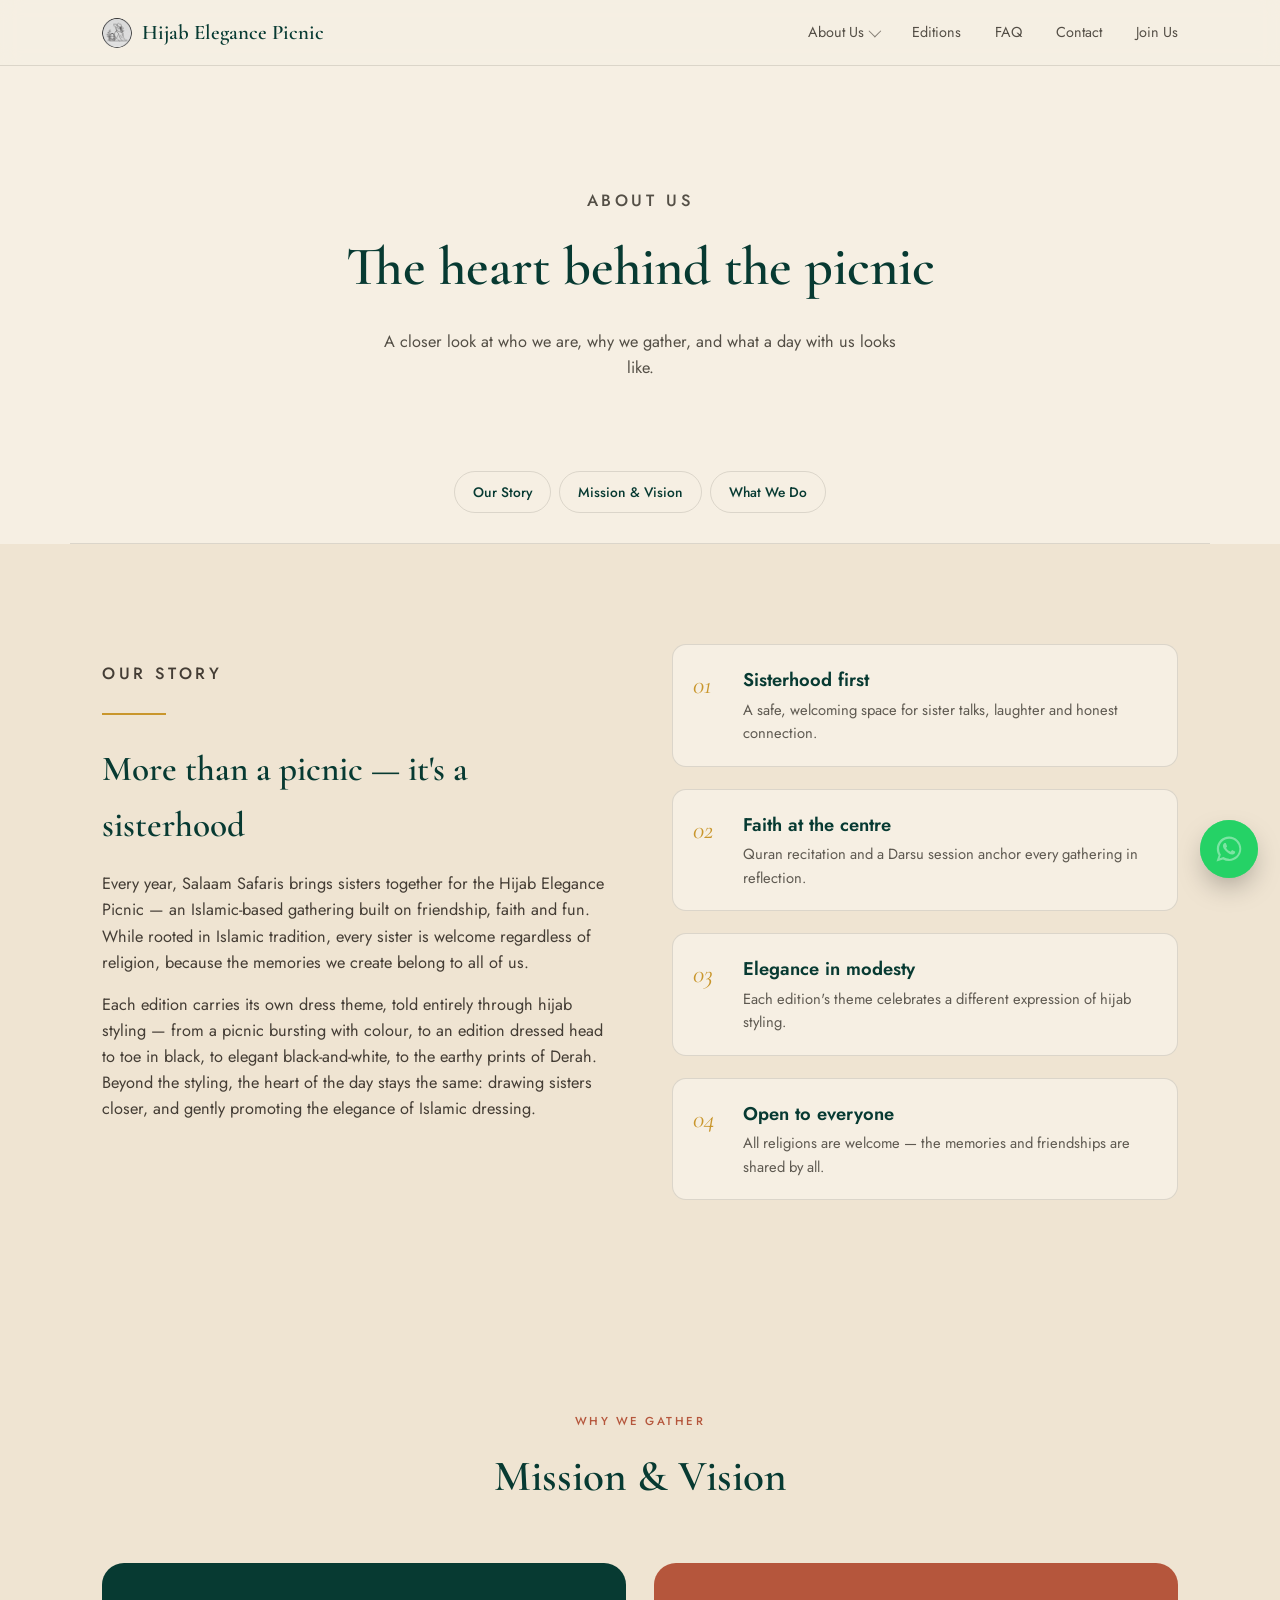
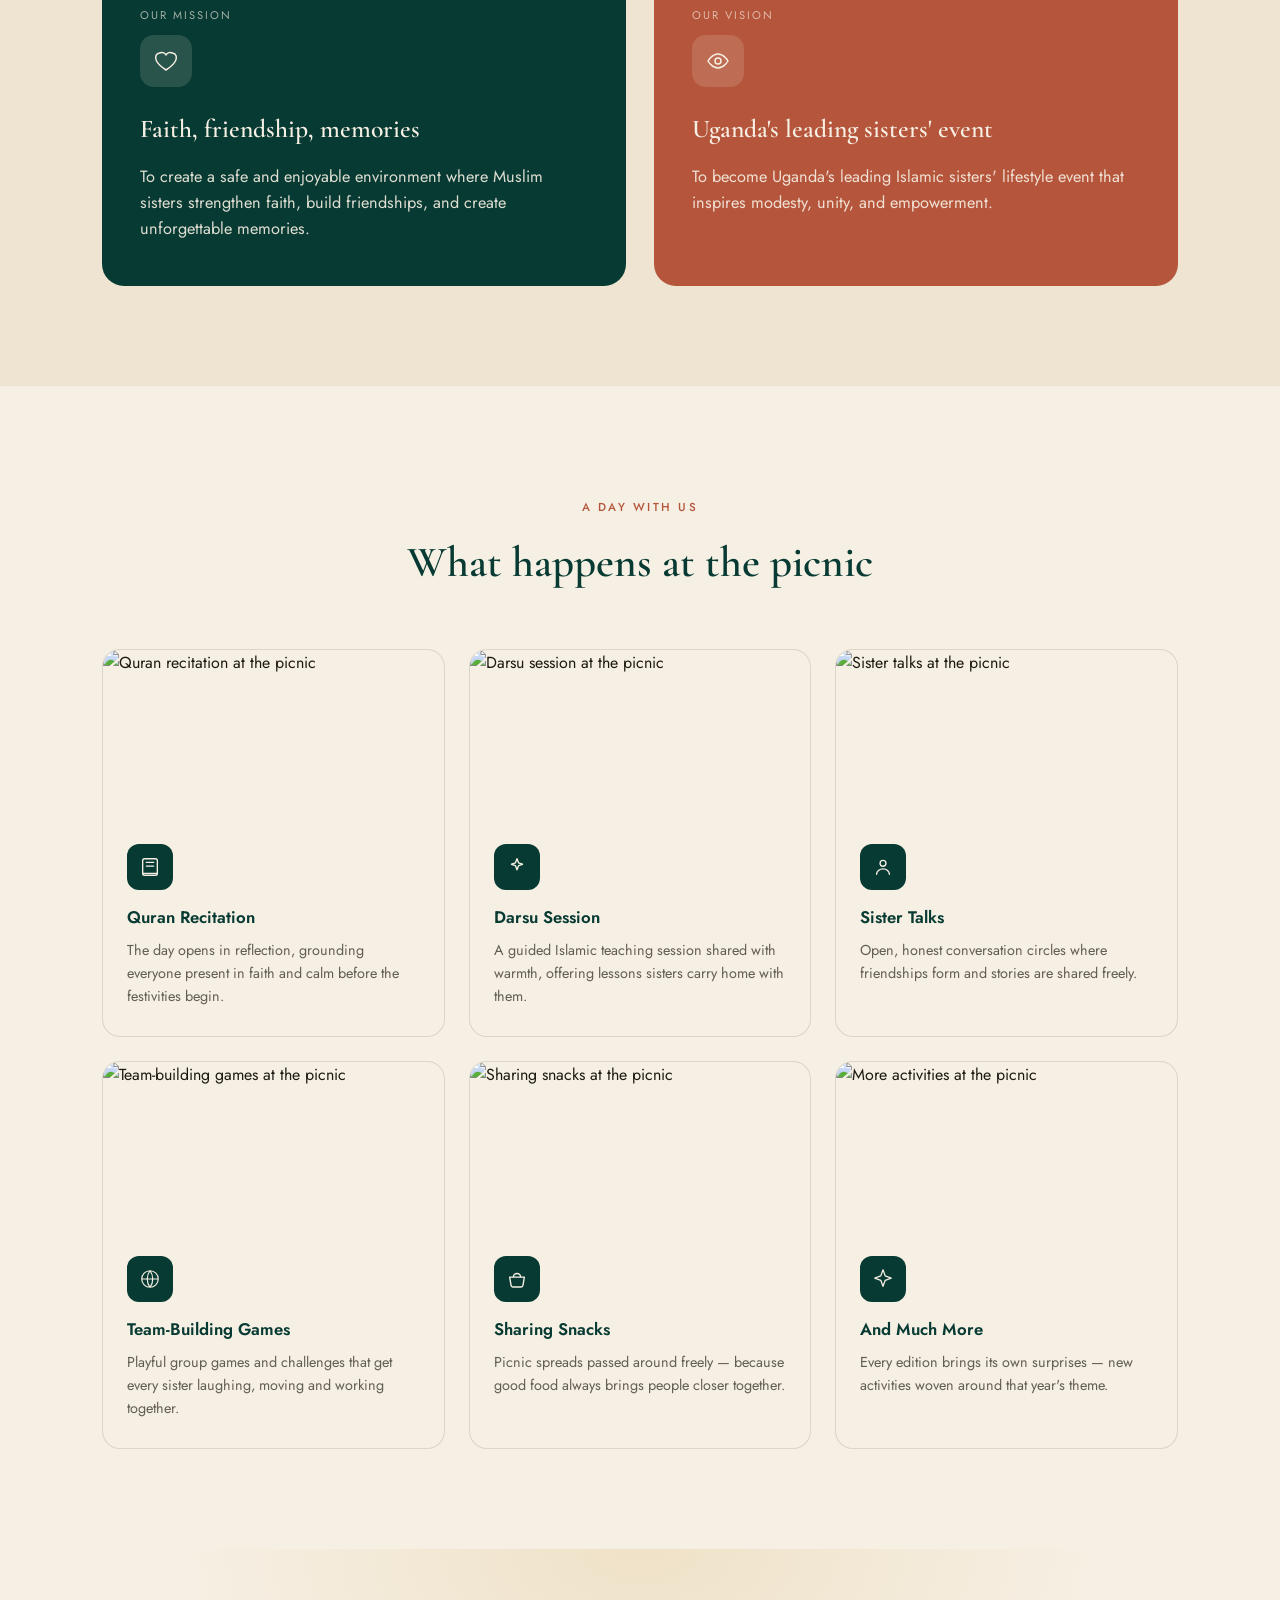
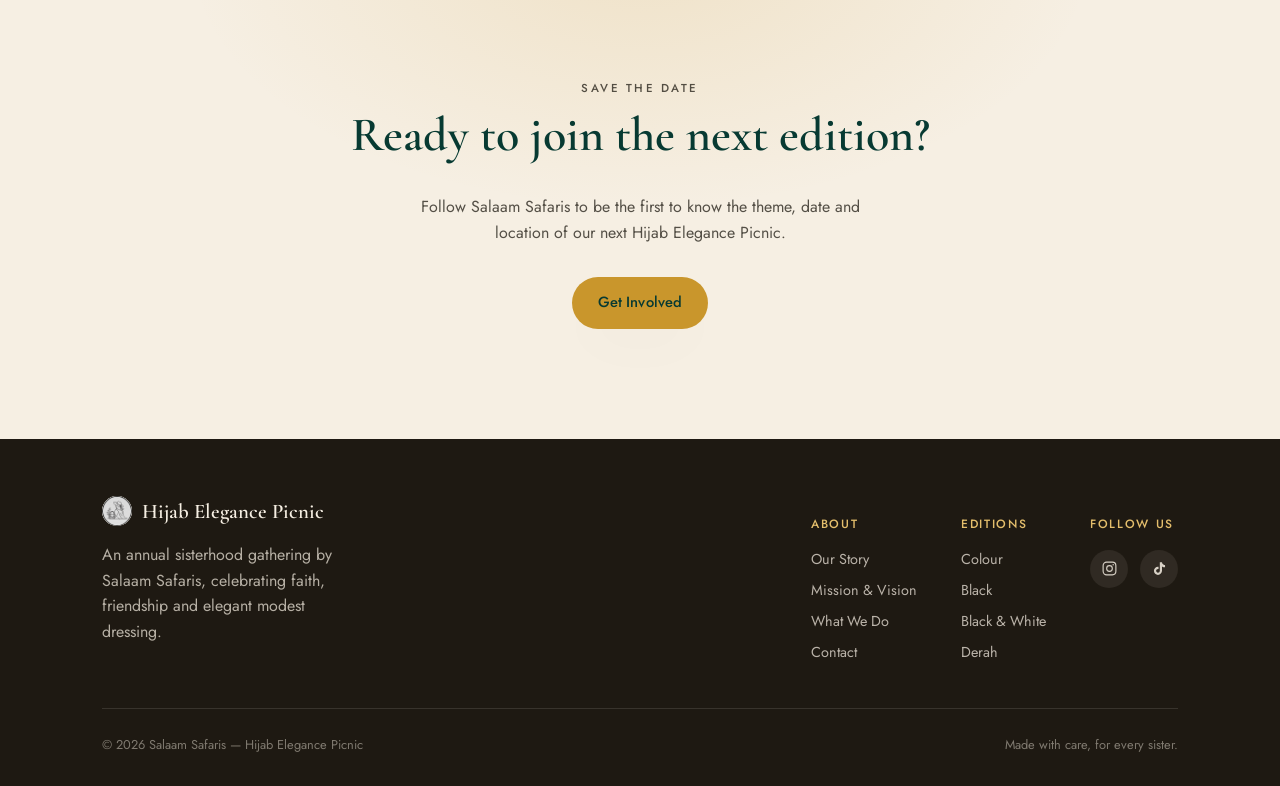
==== commit 9d4fd905: "Add files via upload" ====
--- a/about.html
+++ b/about.html
@@ -4,6 +4,14 @@
 <meta charset="UTF-8">
 <meta name="viewport" content="width=device-width, initial-scale=1.0">
 <title>About Us — Hijab Elegance Picnic</title>
+<link rel="icon" type="image/jpeg" href="logo.jpeg">
+<link rel="apple-touch-icon" href="logo.jpeg">
+<meta property="og:title" content="About Us — Hijab Elegance Picnic">
+<meta property="og:description" content="Our story, mission, vision, and everything that happens at a Hijab Elegance Picnic gathering.">
+<meta property="og:image" content="logo.jpeg">
+<meta property="og:type" content="website">
+<meta name="twitter:card" content="summary_large_image">
+<meta name="twitter:image" content="logo.jpeg">
 <link rel="stylesheet" href="style.css">
 </head>
 <body>
@@ -11,7 +19,7 @@
 <header>
   <nav>
     <a href="index.html" class="brand">
-      <span class="mark"><img src="https://placehold.co/60x60/0B4F45/E4BE6C?text=Logo" alt="Salaam Safaris logo"></span>
+      <span class="mark"><img src="logo.jpeg" alt="Salaam Safaris logo"></span>
       Hijab Elegance Picnic
     </a>
     <button class="navtoggle" id="navToggle" aria-label="Toggle menu">
@@ -179,7 +187,7 @@
   <div class="wrap">
     <div class="footer-grid">
       <div>
-        <a href="index.html" class="brand"><span class="mark"><img src="https://placehold.co/60x60/0B4F45/E4BE6C?text=Logo" alt="Logo"></span>Hijab Elegance Picnic</a>
+        <a href="index.html" class="brand"><span class="mark"><img src="logo.jpeg" alt="Logo"></span>Hijab Elegance Picnic</a>
         <p style="margin-top:14px;max-width:260px;">An annual sisterhood gathering by Salaam Safaris, celebrating faith, friendship and elegant modest dressing.</p>
       </div>
       <div class="footer-links">
@@ -197,6 +205,17 @@
           <a href="edition-bw.html">Black &amp; White</a>
           <a href="edition-derah.html">Derah</a>
         </div>
+        <div class="footer-col">
+          <h5>Follow Us</h5>
+          <div class="social-row">
+            <a href="https://instagram.com/salaam.safaris" target="_blank" rel="noopener" aria-label="Instagram">
+              <svg viewBox="0 0 24 24" fill="none" stroke="currentColor" stroke-width="1.6"><rect x="3" y="3" width="18" height="18" rx="5"/><circle cx="12" cy="12" r="4"/><circle cx="17.2" cy="6.8" r="1" fill="currentColor" stroke="none"/></svg>
+            </a>
+            <a href="https://www.tiktok.com/@salaam.safaris?_r=1&_t=ZS-97uSqAKKhfR" target="_blank" rel="noopener" aria-label="TikTok">
+              <svg viewBox="0 0 24 24" fill="currentColor"><path d="M16.6 5.82s.51.5 0 0A4.278 4.278 0 0 1 15.54 3h-3.09v12.4a2.592 2.592 0 0 1-2.59 2.5c-1.42 0-2.6-1.16-2.6-2.6c0-1.72 1.66-3.01 3.37-2.48V9.66c-3.45-.46-6.47 2.22-6.47 5.64c0 3.33 2.76 5.7 5.69 5.7c3.14 0 5.69-2.55 5.69-5.7V9.01a7.35 7.35 0 0 0 4.3 1.38V7.3s-1.88.09-3.24-1.48Z"/></svg>
+            </a>
+          </div>
+        </div>
       </div>
     </div>
     <div class="footer-bottom">
@@ -213,4 +232,4 @@
 
 <script src="script.js"></script>
 </body>
-</html>
+</html>
--- a/style.css
+++ b/style.css
@@ -78,7 +78,7 @@
 .hero *{color:var(--sand);}
 .hero .eyebrow{color:var(--gold-light);}
 .hero h1 em{font-style:italic;color:var(--gold-light);}
-.hero-inner{display:grid;grid-template-columns:1.1fr 0.9fr;gap:56px;align-items:center;}
+.hero-inner{display:grid;grid-template-columns:1.3fr 0.85fr;gap:56px;align-items:center;}
 @media (max-width:900px){.hero-inner{grid-template-columns:1fr;}.hero{padding:150px 0 80px;}}
 .hero h1{font-size:clamp(2.6rem,6vw,4.6rem);line-height:1.02;letter-spacing:-0.01em;}
 .hero p.sub{margin-top:22px;max-width:480px;font-size:1.08rem;color:rgba(246,239,227,0.88)!important;}
@@ -93,17 +93,19 @@
 .btn-dark:hover{transform:translateY(-2px);background:var(--emerald);}
 
 /* circular drape made of 4 images */
-.drape{position:relative;aspect-ratio:1/1;border-radius:50%;overflow:hidden;box-shadow:var(--shadow);animation:fadeUp 1s ease both;}
+.drape{position:relative;aspect-ratio:1/1;border-radius:50%;overflow:hidden;box-shadow:var(--shadow);animation:fadeUp 1s ease both;width:100%;max-width:380px;margin-left:auto;}
 @keyframes fadeUp{from{opacity:0;transform:translateY(18px) scale(.98);}to{opacity:1;transform:none;}}
-.drape .quadrant{position:absolute;width:50%;height:50%;overflow:hidden;}
+.drape .quadrant{position:absolute;width:50%;height:50%;overflow:hidden;background:var(--sand-2);}
 .drape .quadrant img{width:100%;height:100%;object-fit:cover;}
-.q-color{top:0;left:0;}
-.q-black{top:0;right:0;}
-.q-bw{bottom:0;left:0;}
-.q-derah{bottom:0;right:0;}
+.q-color{top:0;left:0;background:var(--rose);}
+.q-black{top:0;right:0;background:var(--ink);}
+.q-bw{bottom:0;left:0;background:var(--sand-2);}
+.q-derah{bottom:0;right:0;background:var(--gold);}
 .drape::after{content:"";position:absolute;inset:0;border-radius:50%;box-shadow:inset 0 0 0 1px rgba(255,255,255,0.25);pointer-events:none;}
-.drape-center{position:absolute;top:50%;left:50%;transform:translate(-50%,-50%);width:34%;height:34%;border-radius:50%;background:var(--sand);display:flex;align-items:center;justify-content:center;text-align:center;box-shadow:0 8px 24px rgba(0,0,0,0.25);z-index:2;}
-.drape-center span{font-family:'Cormorant Garamond',serif;font-style:italic;font-size:0.95rem;color:var(--emerald-deep);line-height:1.15;padding:0 6px;}
+.drape-center{position:absolute;top:50%;left:50%;transform:translate(-50%,-50%);width:36%;height:36%;border-radius:50%;background:var(--emerald-deep);display:flex;align-items:center;justify-content:center;text-align:center;box-shadow:0 8px 24px rgba(0,0,0,0.3);z-index:2;overflow:hidden;}
+.drape-center img{position:absolute;inset:0;width:100%;height:100%;object-fit:cover;filter:brightness(0.5) saturate(1.1);}
+.drape-center span{position:relative;z-index:2;font-family:'Cormorant Garamond',serif;font-style:italic;font-size:0.78rem;color:var(--sand);line-height:1.2;padding:0 4px;font-weight:600;}
+@media (max-width:900px){.drape{margin:0 auto;width:100%;max-width:340px;}}
 
 /* ---------- SECTION HEADERS ---------- */
 .section-head{max-width:640px;margin-bottom:52px;}
@@ -252,6 +254,21 @@
   .dropdown-menu a{padding:14px 44px;border-bottom:1px solid var(--line);}
 }
 
+/* ---------- SOCIAL ICONS ---------- */
+.social-row{display:flex;gap:12px;margin-top:16px;}
+.social-row a{
+  width:38px;height:38px;border-radius:50%;
+  display:flex;align-items:center;justify-content:center;
+  background:rgba(246,239,227,0.08);
+  color:rgba(246,239,227,0.85);
+  transition:background .25s ease, transform .25s ease, color .25s ease;
+}
+.social-row a:hover{background:var(--gold);color:var(--emerald-deep);transform:translateY(-2px);}
+.social-row svg{width:17px;height:17px;}
+.contact-card .social-row{margin-top:auto;padding-top:6px;}
+.contact-card .social-row a{background:var(--sand-2);color:var(--emerald-deep);}
+.contact-card .social-row a:hover{background:var(--gold);color:#fff;}
+
 /* ---------- FLOATING WHATSAPP BUTTON ---------- */
 .wa-float{
   position:fixed;right:22px;bottom:22px;z-index:200;
@@ -301,8 +318,7 @@
 .activity-icon{margin-bottom:14px;}
 
 /* ---------- CONTACT SECTION ---------- */
-.contact-grid{display:grid;grid-template-columns:1fr 1fr;gap:24px;}
-@media (max-width:700px){.contact-grid{grid-template-columns:1fr;}}
+.contact-grid{display:grid;grid-template-columns:repeat(auto-fit, minmax(260px, 1fr));gap:24px;}
 .contact-card{
   padding:36px 34px;border-radius:20px;
   display:flex;flex-direction:column;gap:14px;
@@ -365,4 +381,4 @@
 .switch-card{border-radius:14px;overflow:hidden;position:relative;aspect-ratio:4/5;border:2px solid transparent;}
 .switch-card img{width:100%;height:100%;object-fit:cover;}
 .switch-card .switch-label{position:absolute;bottom:0;left:0;right:0;padding:14px;background:linear-gradient(0deg, rgba(7,58,50,0.92), transparent);color:var(--sand);font-size:0.82rem;font-weight:500;}
-.switch-card.current{border-color:var(--gold);}
+.switch-card.current{border-color:var(--gold);}
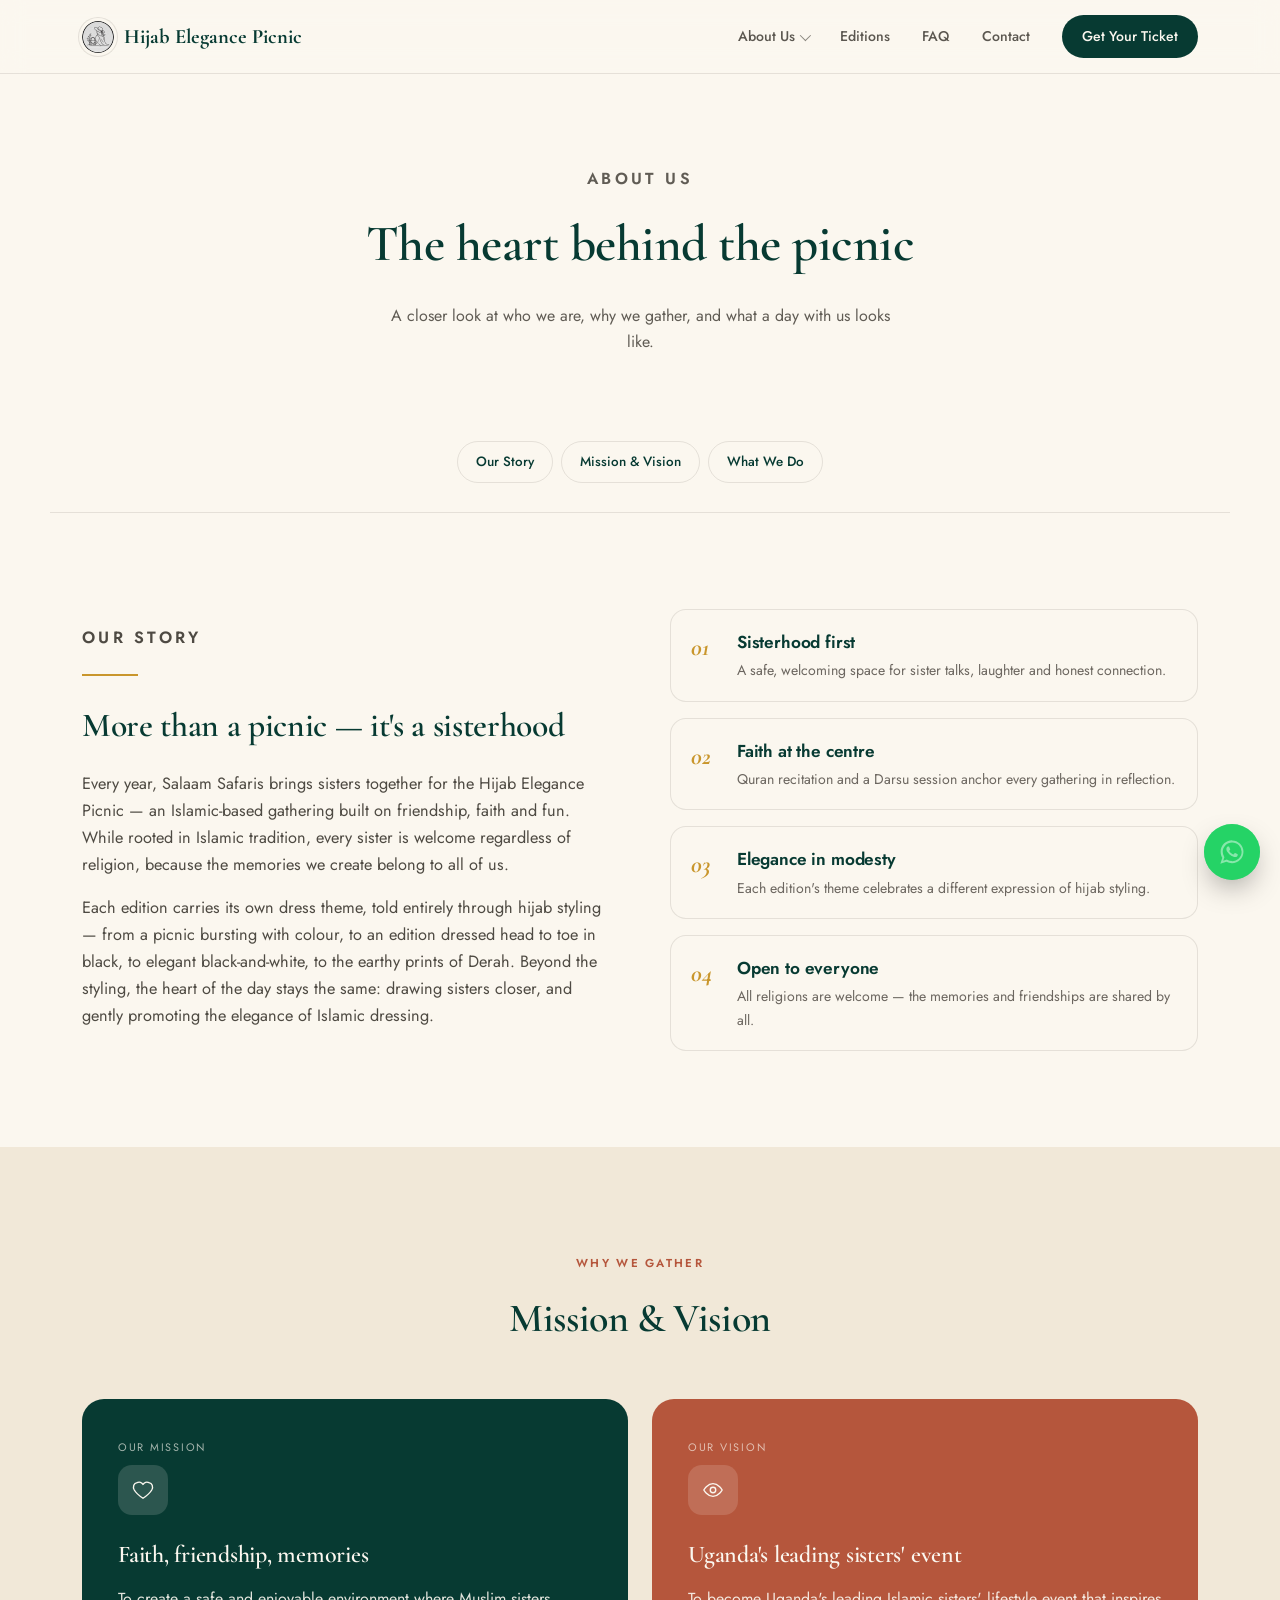
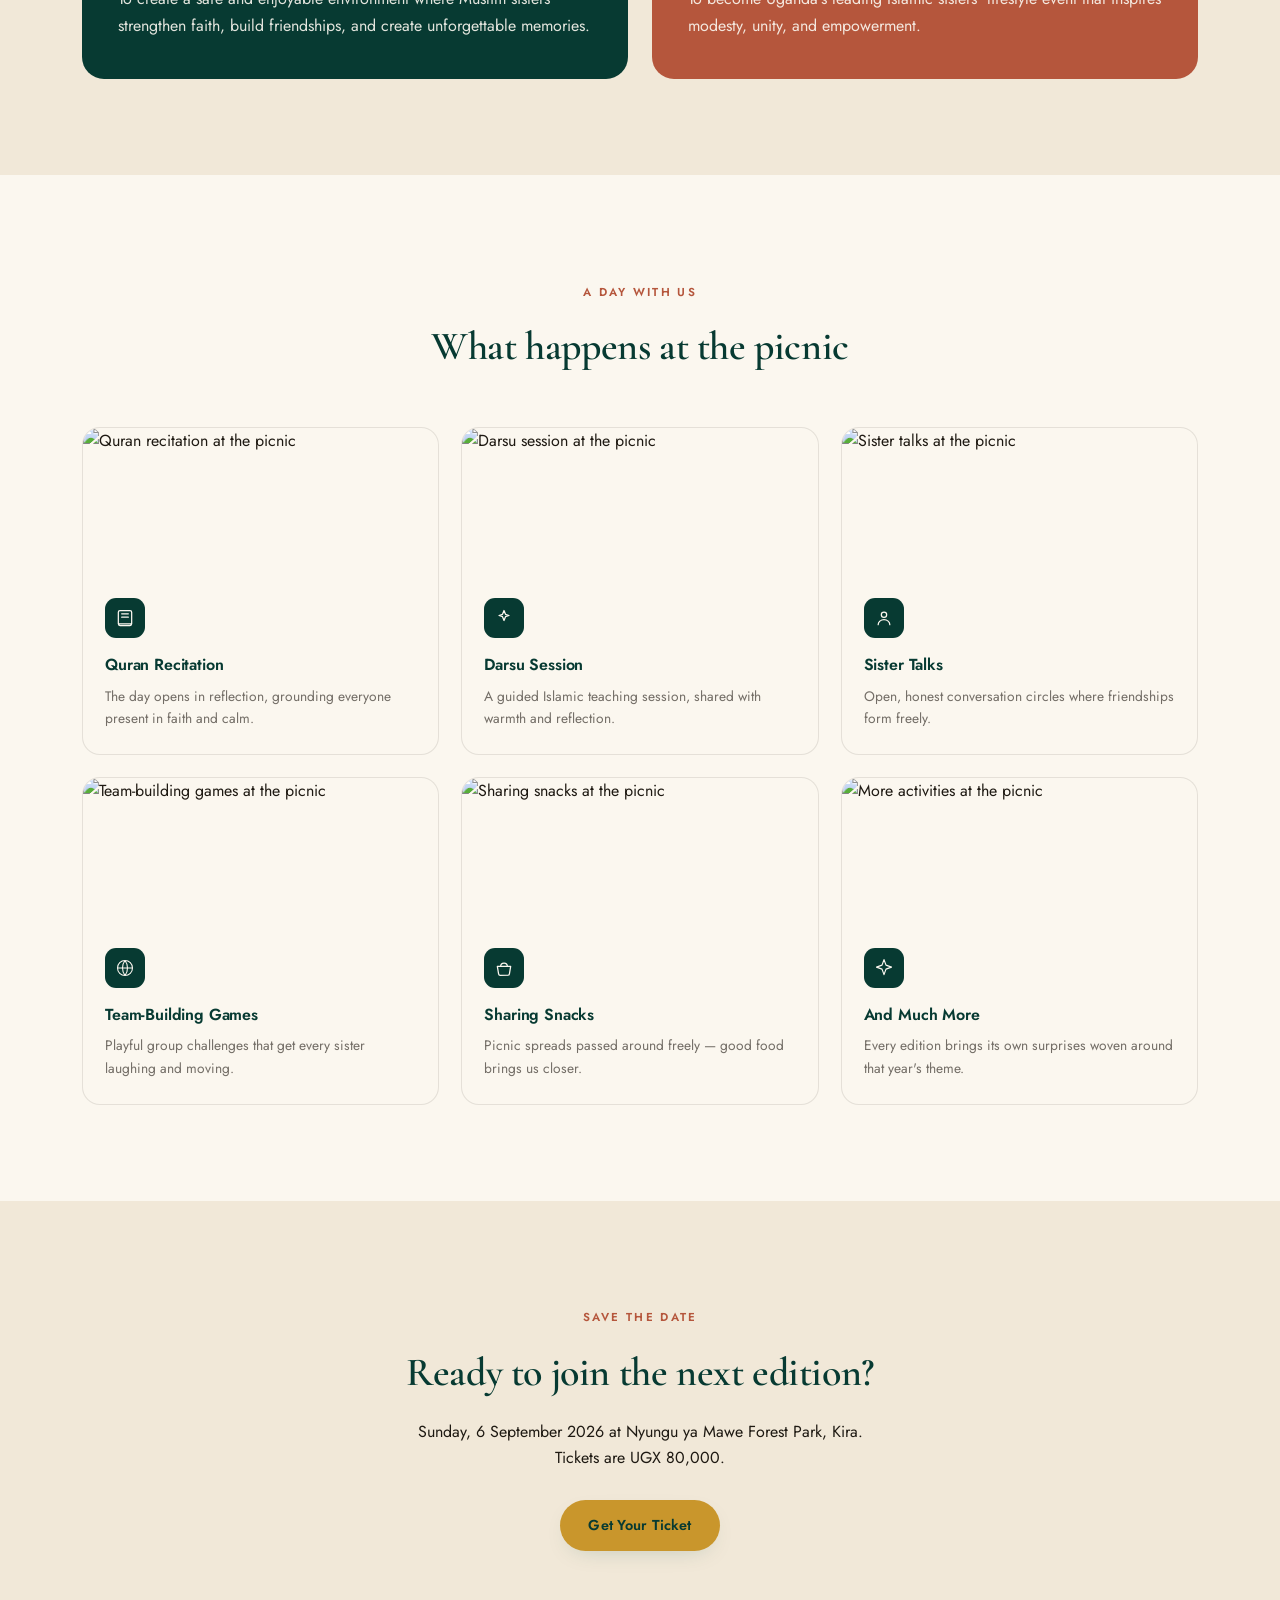
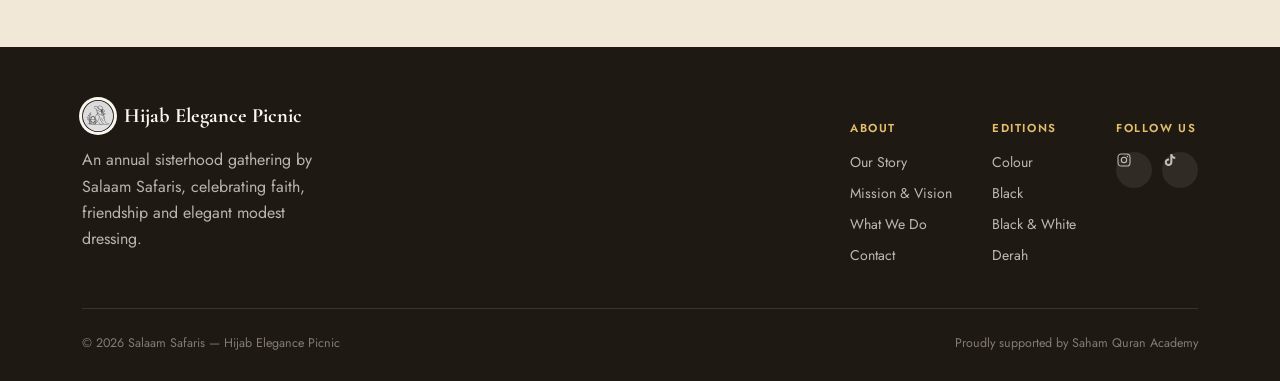
==== commit 3604a9b5: "Add files via upload" ====
--- a/about.html
+++ b/about.html
@@ -37,7 +37,7 @@
       <a href="index.html#editions">Editions</a>
       <a href="index.html#faq">FAQ</a>
       <a href="index.html#contact">Contact</a>
-      <a href="index.html#join">Join Us</a>
+      <a href="upcoming.html" class="nav-cta">Get Your Ticket</a>
     </div>
   </nav>
 </header>
@@ -58,12 +58,12 @@
   </div>
 </nav>
 
-<section class="about section-pad anchor-offset" id="story">
+<section class="section-pad anchor-offset" id="story">
   <div class="wrap about-grid">
     <div class="reveal">
       <p class="eyebrow">Our Story</p>
       <div class="divider"></div>
-      <h2 style="font-size:2.2rem;margin-bottom:18px;">More than a picnic — it's a sisterhood</h2>
+      <h2 style="font-size:2.1rem;margin-bottom:18px;">More than a picnic — it's a sisterhood</h2>
       <p>Every year, Salaam Safaris brings sisters together for the Hijab Elegance Picnic — an Islamic-based gathering built on friendship, faith and fun. While rooted in Islamic tradition, every sister is welcome regardless of religion, because the memories we create belong to all of us.</p>
       <p>Each edition carries its own dress theme, told entirely through hijab styling — from a picnic bursting with colour, to an edition dressed head to toe in black, to elegant black-and-white, to the earthy prints of Derah. Beyond the styling, the heart of the day stays the same: drawing sisters closer, and gently promoting the elegance of Islamic dressing.</p>
     </div>
@@ -88,7 +88,7 @@
   </div>
 </section>
 
-<section class="section-pad anchor-offset" id="mission" style="background:var(--sand-2);">
+<section class="section-pad anchor-offset tone-sand2" id="mission">
   <div class="wrap">
     <div class="section-head center reveal">
       <p class="eyebrow">Why We Gather</p>
@@ -98,7 +98,7 @@
       <div class="mv-card mission">
         <span class="mv-tag">Our Mission</span>
         <div class="mv-icon">
-          <svg width="24" height="24" viewBox="0 0 24 24" fill="none"><path d="M12 21s-7-4.6-9.5-9C.5 8 2 4.5 5.5 4a4.7 4.7 0 0 1 6.5 2 4.7 4.7 0 0 1 6.5-2C22 4.5 23.5 8 21.5 12 19 16.4 12 21 12 21z" stroke="#F6EFE3" stroke-width="1.5" stroke-linejoin="round"/></svg>
+          <svg width="22" height="22" viewBox="0 0 24 24" fill="none"><path d="M12 21s-7-4.6-9.5-9C.5 8 2 4.5 5.5 4a4.7 4.7 0 0 1 6.5 2 4.7 4.7 0 0 1 6.5-2C22 4.5 23.5 8 21.5 12 19 16.4 12 21 12 21z" stroke="#FBF7EF" stroke-width="1.5" stroke-linejoin="round"/></svg>
         </div>
         <h3>Faith, friendship, memories</h3>
         <p>To create a safe and enjoyable environment where Muslim sisters strengthen faith, build friendships, and create unforgettable memories.</p>
@@ -106,7 +106,7 @@
       <div class="mv-card vision">
         <span class="mv-tag">Our Vision</span>
         <div class="mv-icon">
-          <svg width="24" height="24" viewBox="0 0 24 24" fill="none"><path d="M2 12s4-7 10-7 10 7 10 7-4 7-10 7-10-7-10-7z" stroke="#F6EFE3" stroke-width="1.5"/><circle cx="12" cy="12" r="3" stroke="#F6EFE3" stroke-width="1.5"/></svg>
+          <svg width="22" height="22" viewBox="0 0 24 24" fill="none"><path d="M2 12s4-7 10-7 10 7 10 7-4 7-10 7-10-7-10-7z" stroke="#FBF7EF" stroke-width="1.5"/><circle cx="12" cy="12" r="3" stroke="#FBF7EF" stroke-width="1.5"/></svg>
         </div>
         <h3>Uganda's leading sisters' event</h3>
         <p>To become Uganda's leading Islamic sisters' lifestyle event that inspires modesty, unity, and empowerment.</p>
@@ -123,63 +123,63 @@
     </div>
     <div class="activities-grid reveal">
       <div class="activity-card">
-        <div class="activity-photo"><img src="https://placehold.co/500x350/0B4F45/F6EFE3?text=Quran+Recitation+Photo" alt="Quran recitation at the picnic"></div>
-        <div class="activity-text">
-          <div class="activity-icon"><svg width="22" height="22" viewBox="0 0 24 24" fill="none"><path d="M4 19V5a2 2 0 0 1 2-2h12a2 2 0 0 1 2 2v14M4 19a2 2 0 0 0 2 2h12a2 2 0 0 0 2-2M4 19h16M8 7h8M8 11h8" stroke="currentColor" stroke-width="1.5" stroke-linecap="round"/></svg></div>
+        <div class="activity-photo"><img src="https://placehold.co/500x350/0B4F45/F6EFE3?text=Quran+Recitation" alt="Quran recitation at the picnic" loading="lazy" decoding="async"></div>
+        <div class="activity-text">
+          <div class="activity-icon"><svg width="20" height="20" viewBox="0 0 24 24" fill="none"><path d="M4 19V5a2 2 0 0 1 2-2h12a2 2 0 0 1 2 2v14M4 19a2 2 0 0 0 2 2h12a2 2 0 0 0 2-2M4 19h16M8 7h8M8 11h8" stroke="currentColor" stroke-width="1.5" stroke-linecap="round"/></svg></div>
           <h3>Quran Recitation</h3>
-          <p>The day opens in reflection, grounding everyone present in faith and calm before the festivities begin.</p>
-        </div>
-      </div>
-      <div class="activity-card">
-        <div class="activity-photo"><img src="https://placehold.co/500x350/B5563C/F6EFE3?text=Darsu+Session+Photo" alt="Darsu session at the picnic"></div>
-        <div class="activity-text">
-          <div class="activity-icon"><svg width="22" height="22" viewBox="0 0 24 24" fill="none"><path d="M12 3l1.8 4.6L18 9l-4.2 1.4L12 15l-1.8-4.6L6 9l4.2-1.4L12 3z" stroke="currentColor" stroke-width="1.5" stroke-linejoin="round"/></svg></div>
+          <p>The day opens in reflection, grounding everyone present in faith and calm.</p>
+        </div>
+      </div>
+      <div class="activity-card">
+        <div class="activity-photo"><img src="https://placehold.co/500x350/B5563C/F6EFE3?text=Darsu+Session" alt="Darsu session at the picnic" loading="lazy" decoding="async"></div>
+        <div class="activity-text">
+          <div class="activity-icon"><svg width="20" height="20" viewBox="0 0 24 24" fill="none"><path d="M12 3l1.8 4.6L18 9l-4.2 1.4L12 15l-1.8-4.6L6 9l4.2-1.4L12 3z" stroke="currentColor" stroke-width="1.5" stroke-linejoin="round"/></svg></div>
           <h3>Darsu Session</h3>
-          <p>A guided Islamic teaching session shared with warmth, offering lessons sisters carry home with them.</p>
-        </div>
-      </div>
-      <div class="activity-card">
-        <div class="activity-photo"><img src="https://placehold.co/500x350/C9962C/1E1912?text=Sister+Talks+Photo" alt="Sister talks at the picnic"></div>
-        <div class="activity-text">
-          <div class="activity-icon"><svg width="22" height="22" viewBox="0 0 24 24" fill="none"><circle cx="12" cy="8" r="3.2" stroke="currentColor" stroke-width="1.5"/><path d="M5 20c0-3.3 3.1-6 7-6s7 2.7 7 6" stroke="currentColor" stroke-width="1.5" stroke-linecap="round"/></svg></div>
+          <p>A guided Islamic teaching session, shared with warmth and reflection.</p>
+        </div>
+      </div>
+      <div class="activity-card">
+        <div class="activity-photo"><img src="https://placehold.co/500x350/C9962C/1E1912?text=Sister+Talks" alt="Sister talks at the picnic" loading="lazy" decoding="async"></div>
+        <div class="activity-text">
+          <div class="activity-icon"><svg width="20" height="20" viewBox="0 0 24 24" fill="none"><circle cx="12" cy="8" r="3.2" stroke="currentColor" stroke-width="1.5"/><path d="M5 20c0-3.3 3.1-6 7-6s7 2.7 7 6" stroke="currentColor" stroke-width="1.5" stroke-linecap="round"/></svg></div>
           <h3>Sister Talks</h3>
-          <p>Open, honest conversation circles where friendships form and stories are shared freely.</p>
-        </div>
-      </div>
-      <div class="activity-card">
-        <div class="activity-photo"><img src="https://placehold.co/500x350/E7C8C0/1E1912?text=Team+Building+Photo" alt="Team-building games at the picnic"></div>
-        <div class="activity-text">
-          <div class="activity-icon"><svg width="22" height="22" viewBox="0 0 24 24" fill="none"><path d="M3 12h18M3 12a9 9 0 0 1 9-9m-9 9a9 9 0 0 0 9 9m0-18a9 9 0 0 1 9 9m-9-9c2 2.5 3 5.5 3 9s-1 6.5-3 9m0-18c-2 2.5-3 5.5-3 9s1 6.5 3 9m9-9a9 9 0 0 1-9 9" stroke="currentColor" stroke-width="1.3"/></svg></div>
+          <p>Open, honest conversation circles where friendships form freely.</p>
+        </div>
+      </div>
+      <div class="activity-card">
+        <div class="activity-photo"><img src="https://placehold.co/500x350/E7C8C0/1E1912?text=Team+Building" alt="Team-building games at the picnic" loading="lazy" decoding="async"></div>
+        <div class="activity-text">
+          <div class="activity-icon"><svg width="20" height="20" viewBox="0 0 24 24" fill="none"><path d="M3 12h18M3 12a9 9 0 0 1 9-9m-9 9a9 9 0 0 0 9 9m0-18a9 9 0 0 1 9 9m-9-9c2 2.5 3 5.5 3 9s-1 6.5-3 9m0-18c-2 2.5-3 5.5-3 9s1 6.5 3 9m9-9a9 9 0 0 1-9 9" stroke="currentColor" stroke-width="1.3"/></svg></div>
           <h3>Team-Building Games</h3>
-          <p>Playful group games and challenges that get every sister laughing, moving and working together.</p>
-        </div>
-      </div>
-      <div class="activity-card">
-        <div class="activity-photo"><img src="https://placehold.co/500x350/EFE4D2/1E1912?text=Snacks+Photo" alt="Sharing snacks at the picnic"></div>
-        <div class="activity-text">
-          <div class="activity-icon"><svg width="22" height="22" viewBox="0 0 24 24" fill="none"><path d="M4 10h16l-1.5 9a2 2 0 0 1-2 1.7H7.5a2 2 0 0 1-2-1.7L4 10z" stroke="currentColor" stroke-width="1.5" stroke-linejoin="round"/><path d="M8 10a4 4 0 0 1 8 0" stroke="currentColor" stroke-width="1.5"/></svg></div>
+          <p>Playful group challenges that get every sister laughing and moving.</p>
+        </div>
+      </div>
+      <div class="activity-card">
+        <div class="activity-photo"><img src="https://placehold.co/500x350/EFE4D2/1E1912?text=Snacks" alt="Sharing snacks at the picnic" loading="lazy" decoding="async"></div>
+        <div class="activity-text">
+          <div class="activity-icon"><svg width="20" height="20" viewBox="0 0 24 24" fill="none"><path d="M4 10h16l-1.5 9a2 2 0 0 1-2 1.7H7.5a2 2 0 0 1-2-1.7L4 10z" stroke="currentColor" stroke-width="1.5" stroke-linejoin="round"/><path d="M8 10a4 4 0 0 1 8 0" stroke="currentColor" stroke-width="1.5"/></svg></div>
           <h3>Sharing Snacks</h3>
-          <p>Picnic spreads passed around freely — because good food always brings people closer together.</p>
-        </div>
-      </div>
-      <div class="activity-card">
-        <div class="activity-photo"><img src="https://placehold.co/500x350/1E1912/F6EFE3?text=More+Moments+Photo" alt="More activities at the picnic"></div>
-        <div class="activity-text">
-          <div class="activity-icon"><svg width="22" height="22" viewBox="0 0 24 24" fill="none"><path d="M12 2l2.4 6.6L21 11l-6.6 2.4L12 20l-2.4-6.6L3 11l6.6-2.4L12 2z" stroke="currentColor" stroke-width="1.4" stroke-linejoin="round"/></svg></div>
+          <p>Picnic spreads passed around freely — good food brings us closer.</p>
+        </div>
+      </div>
+      <div class="activity-card">
+        <div class="activity-photo"><img src="https://placehold.co/500x350/1E1912/F6EFE3?text=More+Moments" alt="More activities at the picnic" loading="lazy" decoding="async"></div>
+        <div class="activity-text">
+          <div class="activity-icon"><svg width="20" height="20" viewBox="0 0 24 24" fill="none"><path d="M12 2l2.4 6.6L21 11l-6.6 2.4L12 20l-2.4-6.6L3 11l6.6-2.4L12 2z" stroke="currentColor" stroke-width="1.4" stroke-linejoin="round"/></svg></div>
           <h3>And Much More</h3>
-          <p>Every edition brings its own surprises — new activities woven around that year's theme.</p>
-        </div>
-      </div>
-    </div>
-  </div>
-</section>
-
-<section class="cta section-pad" id="join">
-  <div class="wrap">
-    <p class="eyebrow center">Save the Date</p>
-    <h2>Ready to join the next edition?</h2>
-    <p>Follow Salaam Safaris to be the first to know the theme, date and location of our next Hijab Elegance Picnic.</p>
-    <a href="https://wa.me/256756549534?text=Hi%2C%20I%27d%20like%20to%20get%20involved%20with%20the%20Hijab%20Elegance%20Picnic" target="_blank" rel="noopener" class="btn btn-primary">Get Involved</a>
+          <p>Every edition brings its own surprises woven around that year's theme.</p>
+        </div>
+      </div>
+    </div>
+  </div>
+</section>
+
+<section class="section-pad tone-sand2" style="text-align:center;">
+  <div class="wrap">
+    <p class="eyebrow center">Save The Date</p>
+    <h2 style="font-size:clamp(1.8rem,4vw,2.5rem);margin-top:8px;">Ready to join the next edition?</h2>
+    <p class="lede" style="max-width:480px;margin:14px auto 28px;">Sunday, 6 September 2026 at Nyungu ya Mawe Forest Park, Kira. Tickets are UGX 80,000.</p>
+    <a href="upcoming.html" class="btn btn-primary">Get Your Ticket</a>
   </div>
 </section>
 
@@ -220,7 +220,7 @@
     </div>
     <div class="footer-bottom">
       <span>© 2026 Salaam Safaris — Hijab Elegance Picnic</span>
-      <span>Made with care, for every sister.</span>
+      <span>Proudly supported by Saham Quran Academy</span>
     </div>
   </div>
 </footer>
--- a/style.css
+++ b/style.css
@@ -1,384 +1,362 @@
-@import url('https://fonts.googleapis.com/css2?family=Cormorant+Garamond:ital,wght@0,400;0,500;0,600;0,700;1,500&family=Jost:wght@300;400;500;600&display=swap');
+@import url('https://fonts.googleapis.com/css2?family=Cormorant+Garamond:ital,wght@0,400;0,500;0,600;0,700;1,500;1,600&family=Jost:wght@300;400;500;600;700&display=swap');
 
 :root{
   --emerald: #0B4F45;
   --emerald-deep: #073A32;
+  --emerald-pale: #E8F0EE;
   --gold: #C9962C;
   --gold-light: #E4BE6C;
   --henna: #B5563C;
-  --sand: #F6EFE3;
-  --sand-2: #EFE4D2;
+  --sand: #FBF7EF;
+  --sand-2: #F1E8D8;
+  --sand-3: #EADFC9;
   --ink: #1E1912;
   --rose: #E7C8C0;
-  --line: rgba(30,25,18,0.12);
-  --shadow: 0 20px 50px -25px rgba(11,79,69,0.35);
+  --line: rgba(30,25,18,0.10);
+  --shadow-sm: 0 8px 24px -12px rgba(11,79,69,0.25);
+  --shadow: 0 24px 60px -28px rgba(11,79,69,0.4);
+  --radius: 22px;
 }
 
 *{box-sizing:border-box;}
 html{scroll-behavior:smooth;}
-body{
-  margin:0;
-  background:var(--sand);
-  color:var(--ink);
-  font-family:'Jost',sans-serif;
-  font-weight:400;
-  line-height:1.6;
-  -webkit-font-smoothing:antialiased;
-}
-h1,h2,h3,.display{
-  font-family:'Cormorant Garamond', serif;
-  font-weight:600;
-  color:var(--emerald-deep);
-  margin:0;
-}
+body{margin:0;background:var(--sand);color:var(--ink);font-family:'Jost',sans-serif;font-weight:400;line-height:1.65;-webkit-font-smoothing:antialiased;overflow-x:hidden;}
+h1,h2,h3,.display{font-family:'Cormorant Garamond',serif;font-weight:600;color:var(--emerald-deep);margin:0;letter-spacing:-0.01em;}
 a{color:inherit;text-decoration:none;}
 img{max-width:100%;display:block;}
-.eyebrow{
-  font-family:'Jost',sans-serif;
-  text-transform:uppercase;
-  letter-spacing:0.22em;
-  font-size:0.72rem;
-  color:var(--henna);
-  font-weight:500;
-}
-.wrap{max-width:1140px;margin:0 auto;padding:0 32px;}
+ul{margin:0;padding:0;}
+.eyebrow{font-family:'Jost',sans-serif;text-transform:uppercase;letter-spacing:0.2em;font-size:0.72rem;color:var(--henna);font-weight:600;}
+.wrap{max-width:1180px;margin:0 auto;padding:0 32px;}
 section{position:relative;}
-
-.reveal{opacity:0;transform:translateY(24px);transition:opacity 0.8s ease, transform 0.8s ease;}
+.section-pad{padding:96px 0;}
+@media (max-width:700px){.section-pad{padding:64px 0;}}
+.tone-sand2{background:var(--sand-2);}
+.divider{width:56px;height:2px;background:var(--gold);margin:22px 0;}
+.center{text-align:center;margin-left:auto;margin-right:auto;}
+
+.reveal{opacity:0;transform:translateY(22px);transition:opacity .7s ease, transform .7s ease;}
 .reveal.in{opacity:1;transform:translateY(0);}
 @media (prefers-reduced-motion: reduce){.reveal{opacity:1;transform:none;transition:none;}html{scroll-behavior:auto;}}
 
+.section-head{max-width:600px;margin-bottom:48px;}
+.section-head.center{max-width:560px;}
+.section-head h2{font-size:clamp(1.9rem,4vw,2.5rem);margin-top:8px;}
+.section-head p.lede{margin-top:14px;font-size:1rem;color:rgba(30,25,18,0.68);}
+
+/* ---------- BUTTONS ---------- */
+.btn{display:inline-flex;align-items:center;gap:8px;padding:14px 28px;border-radius:999px;font-size:0.9rem;font-weight:600;letter-spacing:0.01em;transition:transform .22s ease, box-shadow .22s ease, background .22s ease;cursor:pointer;border:none;font-family:'Jost',sans-serif;}
+.btn-primary{background:var(--gold);color:var(--emerald-deep);box-shadow:var(--shadow-sm);}
+.btn-primary:hover{transform:translateY(-2px);background:var(--gold-light);}
+.btn-ghost{background:transparent;color:inherit;border:1.5px solid rgba(30,25,18,0.18);}
+.btn-ghost:hover{border-color:var(--emerald-deep);}
+.btn-dark{background:var(--emerald-deep);color:var(--sand);}
+.btn-dark:hover{transform:translateY(-2px);background:var(--emerald);}
+.btn-sm{padding:10px 18px;font-size:0.82rem;}
+
 /* ---------- NAV ---------- */
-header{
-  position:fixed;top:0;left:0;right:0;z-index:100;
-  background:rgba(246,239,227,0.9);
-  backdrop-filter:blur(10px);
-  border-bottom:1px solid var(--line);
-}
-nav{display:flex;align-items:center;justify-content:space-between;max-width:1140px;margin:0 auto;padding:16px 32px;}
-.brand{font-family:'Cormorant Garamond',serif;font-size:1.3rem;font-weight:600;color:var(--emerald-deep);display:flex;align-items:center;gap:10px;}
-.brand .mark{width:30px;height:30px;border-radius:50%;overflow:hidden;flex-shrink:0;box-shadow:inset 0 0 0 3px var(--sand);}
+header{position:fixed;top:0;left:0;right:0;z-index:100;background:rgba(251,247,239,0.88);backdrop-filter:blur(12px);border-bottom:1px solid var(--line);}
+nav{display:flex;align-items:center;justify-content:space-between;max-width:1180px;margin:0 auto;padding:15px 32px;}
+.brand{font-family:'Cormorant Garamond',serif;font-size:1.28rem;font-weight:700;color:var(--emerald-deep);display:flex;align-items:center;gap:10px;}
+.brand .mark{width:32px;height:32px;border-radius:50%;overflow:hidden;flex-shrink:0;box-shadow:0 0 0 3px var(--sand), 0 0 0 4px var(--line);}
 .brand .mark img{width:100%;height:100%;object-fit:cover;}
-.navlinks{display:flex;align-items:center;gap:34px;}
-.navlinks a{font-size:0.9rem;color:var(--ink);opacity:0.75;transition:opacity .25s ease, color .25s ease;}
+.navlinks{display:flex;align-items:center;gap:32px;}
+.navlinks a{font-size:0.88rem;font-weight:500;color:var(--ink);opacity:0.72;transition:opacity .2s ease, color .2s ease;}
 .navlinks a:hover{opacity:1;color:var(--henna);}
+.nav-cta{background:var(--emerald-deep);color:var(--sand)!important;padding:10px 20px;border-radius:999px;opacity:1!important;font-weight:600;}
+.nav-cta:hover{background:var(--emerald);}
 .navtoggle{display:none;background:none;border:none;cursor:pointer;color:var(--emerald-deep);}
-@media (max-width:760px){
+@media (max-width:820px){
   .navlinks{position:absolute;top:100%;left:0;right:0;background:var(--sand);flex-direction:column;align-items:stretch;gap:0;max-height:0;overflow:hidden;border-bottom:1px solid var(--line);transition:max-height .35s ease;}
-  .navlinks.open{max-height:360px;}
-  .navlinks a{padding:16px 32px;border-top:1px solid var(--line);}
+  .navlinks.open{max-height:380px;}
+  .navlinks a{padding:15px 32px;border-top:1px solid var(--line);}
+  .nav-cta{margin:14px 32px;text-align:center;justify-content:center;display:block;}
   .navtoggle{display:block;}
 }
-
-/* ---------- HERO (home) ---------- */
-.hero{position:relative;padding:190px 0 110px;overflow:hidden;isolation:isolate;}
+.has-dropdown{position:relative;}
+.has-dropdown > a{display:flex;align-items:center;gap:5px;}
+.has-dropdown .caret{width:8px;height:8px;border-right:1.5px solid currentColor;border-bottom:1.5px solid currentColor;transform:rotate(45deg) translateY(-2px);transition:transform .2s ease;opacity:0.7;}
+.dropdown-menu{position:absolute;top:100%;left:50%;transform:translateX(-50%) translateY(8px);background:var(--sand);border:1px solid var(--line);border-radius:16px;box-shadow:var(--shadow);padding:10px;min-width:190px;opacity:0;visibility:hidden;transition:opacity .2s ease, transform .2s ease, visibility .2s ease;}
+.has-dropdown:hover .dropdown-menu{opacity:1;visibility:visible;transform:translateX(-50%) translateY(0);}
+.has-dropdown:hover .caret{transform:rotate(225deg) translateY(2px);}
+.dropdown-menu a{display:block;padding:10px 14px;border-radius:10px;font-size:0.86rem;opacity:1;color:var(--ink);}
+.dropdown-menu a:hover{background:var(--sand-2);color:var(--henna);}
+@media (max-width:820px){
+  .has-dropdown{display:flex;flex-direction:column;}
+  .has-dropdown > a{justify-content:space-between;}
+  .dropdown-menu{position:static;transform:none;opacity:1;visibility:visible;box-shadow:none;border:none;background:var(--sand-2);border-radius:0;padding:0;max-height:0;overflow:hidden;transition:max-height .3s ease;}
+  .has-dropdown.open .dropdown-menu{max-height:220px;}
+  .has-dropdown.open .caret{transform:rotate(225deg) translateY(2px);}
+  .dropdown-menu a{padding:14px 44px;border-bottom:1px solid var(--line);}
+}
+
+/* ---------- HERO ---------- */
+.hero{position:relative;padding:150px 0 0;overflow:hidden;isolation:isolate;}
 .hero-bg{position:absolute;inset:0;z-index:-2;}
 .hero-bg img{width:100%;height:100%;object-fit:cover;}
-.hero-bg::after{content:"";position:absolute;inset:0;background:linear-gradient(180deg, rgba(7,58,50,0.72) 0%, rgba(7,58,50,0.55) 45%, var(--sand) 100%);}
+.hero-bg::after{content:"";position:absolute;inset:0;background:linear-gradient(165deg, rgba(7,58,50,0.82) 0%, rgba(7,58,50,0.6) 50%, var(--sand) 96%);}
 .hero *{color:var(--sand);}
 .hero .eyebrow{color:var(--gold-light);}
 .hero h1 em{font-style:italic;color:var(--gold-light);}
-.hero-inner{display:grid;grid-template-columns:1.3fr 0.85fr;gap:56px;align-items:center;}
-@media (max-width:900px){.hero-inner{grid-template-columns:1fr;}.hero{padding:150px 0 80px;}}
-.hero h1{font-size:clamp(2.6rem,6vw,4.6rem);line-height:1.02;letter-spacing:-0.01em;}
-.hero p.sub{margin-top:22px;max-width:480px;font-size:1.08rem;color:rgba(246,239,227,0.88)!important;}
-.hero-ctas{margin-top:34px;display:flex;gap:16px;flex-wrap:wrap;}
-
-.btn{display:inline-flex;align-items:center;gap:8px;padding:14px 26px;border-radius:999px;font-size:0.92rem;font-weight:500;letter-spacing:0.01em;transition:transform .25s ease, box-shadow .25s ease, background .25s ease;cursor:pointer;border:none;}
-.btn-primary{background:var(--gold);color:var(--emerald-deep)!important;box-shadow:var(--shadow);}
-.btn-primary:hover{transform:translateY(-2px);background:var(--gold-light);}
-.btn-ghost{background:transparent;color:var(--sand)!important;border:1.5px solid rgba(246,239,227,0.5);}
-.btn-ghost:hover{border-color:var(--sand);}
-.btn-dark{background:var(--emerald-deep);color:var(--sand)!important;}
-.btn-dark:hover{transform:translateY(-2px);background:var(--emerald);}
-
-/* circular drape made of 4 images */
-.drape{position:relative;aspect-ratio:1/1;border-radius:50%;overflow:hidden;box-shadow:var(--shadow);animation:fadeUp 1s ease both;width:100%;max-width:380px;margin-left:auto;}
+.hero-inner{display:grid;grid-template-columns:1.25fr 0.9fr;gap:48px;align-items:center;padding-bottom:64px;}
+@media (max-width:900px){.hero-inner{grid-template-columns:1fr;padding-bottom:48px;}}
+.hero h1{font-size:clamp(2.5rem,5.6vw,4.4rem);line-height:1.03;}
+.hero p.sub{margin-top:20px;max-width:460px;font-size:1.05rem;color:rgba(251,247,239,0.88)!important;}
+.hero-ctas{margin-top:30px;display:flex;gap:14px;flex-wrap:wrap;}
+
+.drape{position:relative;aspect-ratio:1/1;border-radius:50%;overflow:hidden;box-shadow:var(--shadow);animation:fadeUp 1s ease both;width:100%;max-width:360px;margin-left:auto;}
 @keyframes fadeUp{from{opacity:0;transform:translateY(18px) scale(.98);}to{opacity:1;transform:none;}}
-.drape .quadrant{position:absolute;width:50%;height:50%;overflow:hidden;background:var(--sand-2);}
+.drape .quadrant{position:absolute;width:50%;height:50%;overflow:hidden;}
 .drape .quadrant img{width:100%;height:100%;object-fit:cover;}
 .q-color{top:0;left:0;background:var(--rose);}
 .q-black{top:0;right:0;background:var(--ink);}
 .q-bw{bottom:0;left:0;background:var(--sand-2);}
 .q-derah{bottom:0;right:0;background:var(--gold);}
-.drape::after{content:"";position:absolute;inset:0;border-radius:50%;box-shadow:inset 0 0 0 1px rgba(255,255,255,0.25);pointer-events:none;}
-.drape-center{position:absolute;top:50%;left:50%;transform:translate(-50%,-50%);width:36%;height:36%;border-radius:50%;background:var(--emerald-deep);display:flex;align-items:center;justify-content:center;text-align:center;box-shadow:0 8px 24px rgba(0,0,0,0.3);z-index:2;overflow:hidden;}
+.drape::after{content:"";position:absolute;inset:0;border-radius:50%;box-shadow:inset 0 0 0 1px rgba(255,255,255,0.22);pointer-events:none;}
+.drape-center{position:absolute;top:50%;left:50%;transform:translate(-50%,-50%);width:36%;height:36%;border-radius:50%;background:var(--emerald-deep);display:flex;align-items:center;justify-content:center;text-align:center;box-shadow:0 8px 24px rgba(0,0,0,0.32);z-index:2;overflow:hidden;}
 .drape-center img{position:absolute;inset:0;width:100%;height:100%;object-fit:cover;filter:brightness(0.5) saturate(1.1);}
-.drape-center span{position:relative;z-index:2;font-family:'Cormorant Garamond',serif;font-style:italic;font-size:0.78rem;color:var(--sand);line-height:1.2;padding:0 4px;font-weight:600;}
-@media (max-width:900px){.drape{margin:0 auto;width:100%;max-width:340px;}}
-
-/* ---------- SECTION HEADERS ---------- */
-.section-head{max-width:640px;margin-bottom:52px;}
-.section-head h2{font-size:clamp(2rem,4vw,2.7rem);margin-top:10px;}
-.section-pad{padding:100px 0;}
-.divider{width:64px;height:2px;background:var(--gold);margin:26px 0;}
-.center{text-align:center;margin-left:auto;margin-right:auto;}
-
-/* ---------- ABOUT ---------- */
-.about{background:var(--sand-2);}
-.about-grid{display:grid;grid-template-columns:1fr 1fr;gap:64px;align-items:start;}
-@media (max-width:820px){.about-grid{grid-template-columns:1fr;gap:36px;}}
-.about p{color:rgba(30,25,18,0.82);font-size:1.02rem;margin-bottom:16px;}
-.pillars{display:flex;flex-direction:column;gap:22px;}
-.pillar{display:flex;gap:16px;padding:20px;background:var(--sand);border:1px solid var(--line);border-radius:14px;}
-.pillar .num{font-family:'Cormorant Garamond',serif;font-size:1.6rem;font-style:italic;color:var(--gold);min-width:34px;}
-.pillar h3{font-size:1.15rem;font-family:'Jost';font-weight:600;color:var(--emerald-deep);margin-bottom:4px;}
-.pillar p{margin:0;font-size:0.92rem;color:rgba(30,25,18,0.7);}
-
-/* ---------- MISSION & VISION ---------- */
-.mv-grid{display:grid;grid-template-columns:1fr 1fr;gap:28px;}
+.drape-center span{position:relative;z-index:2;font-family:'Cormorant Garamond',serif;font-style:italic;font-size:0.76rem;color:var(--sand);line-height:1.2;padding:0 4px;font-weight:700;}
+@media (max-width:900px){.drape{margin:0 auto;width:100%;max-width:300px;}}
+
+/* ---------- QUICK FACTS BAR ---------- */
+.quickfacts-wrap{position:relative;z-index:5;margin-top:-46px;}
+.quickfacts{background:var(--sand);border-radius:20px;box-shadow:var(--shadow);display:grid;grid-template-columns:repeat(4,1fr);overflow:hidden;}
+@media (max-width:820px){.quickfacts{grid-template-columns:repeat(2,1fr);}}
+.qf-item{padding:22px 20px;border-right:1px solid var(--line);text-align:center;}
+.qf-item:last-child{border-right:none;}
+@media (max-width:820px){.qf-item:nth-child(2){border-right:none;}.qf-item:nth-child(odd){border-right:1px solid var(--line);}.qf-item{border-bottom:1px solid var(--line);}.qf-item:nth-last-child(-n+2){border-bottom:none;}}
+.qf-label{font-size:0.65rem;letter-spacing:0.14em;text-transform:uppercase;color:var(--henna);font-weight:600;margin-bottom:6px;}
+.qf-value{font-family:'Cormorant Garamond',serif;font-weight:700;font-size:1.15rem;color:var(--emerald-deep);}
+.qf-item.qf-cta{background:var(--emerald-deep);display:flex;align-items:center;justify-content:center;}
+.qf-item.qf-cta a{color:var(--sand);font-weight:600;font-size:0.88rem;display:flex;align-items:center;gap:6px;}
+
+/* ---------- STATS STRIP ---------- */
+.stats-strip{background:var(--emerald-deep);padding:52px 0;}
+.stats-grid{display:grid;grid-template-columns:repeat(3,1fr);gap:24px;text-align:center;max-width:640px;margin:0 auto;}
+@media (max-width:600px){.stats-grid{gap:12px;}}
+.stat-num{font-family:'Cormorant Garamond',serif;font-weight:700;font-size:2.6rem;color:var(--gold-light);line-height:1;}
+.stat-label{margin-top:8px;font-size:0.74rem;letter-spacing:0.12em;text-transform:uppercase;color:rgba(251,247,239,0.75);}
+@media (max-width:420px){.stat-num{font-size:1.9rem;}.stat-label{font-size:0.6rem;letter-spacing:0.04em;}}
+
+/* ---------- ABOUT: PILLARS / MISSION / ACTIVITIES ---------- */
+.about-grid{display:grid;grid-template-columns:1fr 1fr;gap:60px;align-items:start;}
+@media (max-width:860px){.about-grid{grid-template-columns:1fr;gap:36px;}}
+.about-grid p{color:rgba(30,25,18,0.78);font-size:1.02rem;margin-bottom:16px;}
+.pillars{display:flex;flex-direction:column;gap:16px;}
+.pillar{display:flex;gap:16px;padding:18px 20px;background:var(--sand);border:1px solid var(--line);border-radius:16px;}
+.pillar .num{font-family:'Cormorant Garamond',serif;font-size:1.5rem;font-style:italic;font-weight:700;color:var(--gold);min-width:30px;}
+.pillar h3{font-size:1.08rem;font-family:'Jost';font-weight:600;color:var(--emerald-deep);margin-bottom:3px;}
+.pillar p{margin:0;font-size:0.88rem;color:rgba(30,25,18,0.65);}
+
+.mv-grid{display:grid;grid-template-columns:1fr 1fr;gap:24px;}
 @media (max-width:760px){.mv-grid{grid-template-columns:1fr;}}
-.mv-card{padding:44px 38px;border-radius:22px;position:relative;overflow:hidden;}
+.mv-card{padding:40px 36px;border-radius:var(--radius);position:relative;overflow:hidden;}
 .mv-card.mission{background:var(--emerald-deep);color:var(--sand);}
 .mv-card.vision{background:var(--henna);color:var(--sand);}
-.mv-card .mv-icon{width:52px;height:52px;border-radius:14px;background:rgba(246,239,227,0.14);display:flex;align-items:center;justify-content:center;margin-bottom:22px;}
-.mv-card h3{color:var(--sand);font-size:1.6rem;margin-bottom:14px;}
-.mv-card p{margin:0;font-size:1.02rem;color:rgba(246,239,227,0.9);}
-.mv-card .mv-tag{font-size:0.7rem;letter-spacing:0.18em;text-transform:uppercase;color:rgba(246,239,227,0.65);margin-bottom:10px;display:block;}
-
-/* ---------- ACTIVITIES ---------- */
-.activities-grid{display:grid;grid-template-columns:repeat(3,1fr);gap:24px;}
+.mv-card .mv-icon{width:50px;height:50px;border-radius:14px;background:rgba(251,247,239,0.15);display:flex;align-items:center;justify-content:center;margin-bottom:20px;}
+.mv-card h3{color:var(--sand);font-size:1.5rem;margin-bottom:12px;}
+.mv-card p{margin:0;font-size:1rem;color:rgba(251,247,239,0.9);}
+.mv-card .mv-tag{font-size:0.68rem;letter-spacing:0.16em;text-transform:uppercase;color:rgba(251,247,239,0.65);margin-bottom:8px;display:block;}
+
+.activities-grid{display:grid;grid-template-columns:repeat(3,1fr);gap:22px;}
 @media (max-width:820px){.activities-grid{grid-template-columns:repeat(2,1fr);}}
 @media (max-width:560px){.activities-grid{grid-template-columns:1fr;}}
-.activity-card{padding:30px 26px;border-radius:18px;background:var(--sand);border:1px solid var(--line);transition:transform .3s ease, box-shadow .3s ease, border-color .3s ease;}
-.activity-card:hover{transform:translateY(-6px);box-shadow:var(--shadow);border-color:transparent;}
-.activity-icon{width:46px;height:46px;border-radius:12px;display:flex;align-items:center;justify-content:center;background:var(--emerald-deep);color:var(--sand);margin-bottom:18px;}
-.activity-card h3{font-family:'Jost';font-weight:600;font-size:1.05rem;color:var(--emerald-deep);margin-bottom:8px;}
-.activity-card p{margin:0;font-size:0.9rem;color:rgba(30,25,18,0.68);}
-
-/* ---------- EDITIONS (overview cards, home page) ---------- */
-.editions{background:var(--emerald-deep);color:var(--sand);}
-.editions .section-head h2{color:var(--sand);}
-.editions .eyebrow{color:var(--gold-light);}
-.edition-grid{display:grid;grid-template-columns:repeat(2,1fr);gap:26px;}
-@media (max-width:760px){.edition-grid{grid-template-columns:1fr;}}
-.edition-card{display:block;border-radius:20px;overflow:hidden;background:rgba(246,239,227,0.04);border:1px solid rgba(246,239,227,0.14);transition:transform .35s ease, border-color .35s ease;}
-.edition-card:hover{transform:translateY(-6px);border-color:var(--gold);}
-.edition-photo{height:220px;overflow:hidden;position:relative;}
-.edition-photo img{width:100%;height:100%;object-fit:cover;transition:transform .5s ease;}
-.edition-card:hover .edition-photo img{transform:scale(1.06);}
-.edition-body{padding:26px 28px;}
-.edition-tag{display:inline-block;font-size:0.7rem;letter-spacing:0.18em;text-transform:uppercase;color:var(--gold-light);border:1px solid rgba(228,190,108,0.4);padding:4px 12px;border-radius:999px;margin-bottom:14px;}
-.edition-body h3{font-family:'Cormorant Garamond',serif;font-size:1.6rem;color:var(--sand);margin-bottom:10px;}
-.edition-meta{display:flex;flex-wrap:wrap;gap:14px 18px;font-size:0.84rem;color:rgba(246,239,227,0.72);margin-bottom:12px;}
-.edition-body p.desc{font-size:0.92rem;color:rgba(246,239,227,0.78);margin:0 0 16px;}
-.edition-link{font-size:0.86rem;color:var(--gold-light);display:inline-flex;align-items:center;gap:6px;font-weight:500;}
-.edition-card:hover .edition-link{gap:10px;}
-.edition-link svg{transition:transform .3s ease;}
-
-.derah-note{background:var(--sand-2);border-radius:20px;padding:36px 40px;display:grid;grid-template-columns:auto 1fr;gap:28px;align-items:center;margin-top:56px;border:1px solid var(--line);}
-@media (max-width:640px){.derah-note{grid-template-columns:1fr;text-align:left;}}
-.derah-swatch-lg{width:120px;height:120px;border-radius:16px;overflow:hidden;flex-shrink:0;}
-.derah-swatch-lg img{width:100%;height:100%;object-fit:cover;}
-.derah-note h4{font-family:'Cormorant Garamond';font-size:1.3rem;color:var(--emerald-deep);margin-bottom:6px;}
-.derah-note p{margin:0;font-size:0.92rem;color:rgba(30,25,18,0.72);}
+.activity-card{border-radius:18px;overflow:hidden;background:var(--sand);border:1px solid var(--line);transition:transform .3s ease, box-shadow .3s ease;}
+.activity-card:hover{transform:translateY(-5px);box-shadow:var(--shadow-sm);}
+.activity-photo{height:150px;overflow:hidden;}
+.activity-photo img{width:100%;height:100%;object-fit:cover;transition:transform .4s ease;}
+.activity-card:hover .activity-photo img{transform:scale(1.06);}
+.activity-text{padding:20px 22px 24px;}
+.activity-icon{width:40px;height:40px;border-radius:11px;display:flex;align-items:center;justify-content:center;background:var(--emerald-deep);color:var(--sand);margin-bottom:14px;}
+.activity-text h3{font-family:'Jost';font-weight:600;font-size:1rem;color:var(--emerald-deep);margin-bottom:6px;}
+.activity-text p{margin:0;font-size:0.86rem;color:rgba(30,25,18,0.62);}
+
+.about-subnav{position:sticky;top:65px;z-index:50;background:var(--sand);border-bottom:1px solid var(--line);}
+.about-subnav .wrap{display:flex;gap:8px;padding:14px 32px;overflow-x:auto;}
+.about-subnav a{flex-shrink:0;padding:9px 18px;border-radius:999px;font-size:0.84rem;font-weight:500;color:var(--emerald-deep);border:1px solid var(--line);white-space:nowrap;transition:background .2s ease, color .2s ease, border-color .2s ease;}
+.about-subnav a:hover{background:var(--emerald-deep);color:var(--sand);border-color:var(--emerald-deep);}
+.anchor-offset{scroll-margin-top:140px;}
+.about-hero{padding:150px 0 56px;text-align:center;}
+.about-hero .eyebrow{justify-content:center;display:flex;}
+.about-hero h1{font-size:clamp(2.2rem,4.6vw,3.2rem);margin-top:10px;}
+.about-hero p{max-width:500px;margin:16px auto 0;color:rgba(30,25,18,0.7);font-size:1rem;}
+
+/* ---------- PAST EDITIONS (overlay cards) ---------- */
+.editions-strip{background:var(--emerald-deep);}
+.editions-strip .section-head h2{color:var(--sand);}
+.editions-strip .eyebrow{color:var(--gold-light);}
+.edition-grid{display:grid;grid-template-columns:repeat(4,1fr);gap:18px;}
+@media (max-width:920px){.edition-grid{grid-template-columns:repeat(2,1fr);}}
+@media (max-width:560px){.edition-grid{grid-template-columns:1fr;}}
+.edition-card{position:relative;border-radius:18px;overflow:hidden;aspect-ratio:3/4;display:block;box-shadow:var(--shadow-sm);}
+.edition-card img{position:absolute;inset:0;width:100%;height:100%;object-fit:cover;transition:transform .5s ease;}
+.edition-card:hover img{transform:scale(1.07);}
+.edition-card::after{content:"";position:absolute;inset:0;background:linear-gradient(0deg, rgba(7,26,22,0.92) 0%, rgba(7,26,22,0.35) 55%, transparent 80%);}
+.edition-card-body{position:absolute;left:0;right:0;bottom:0;padding:20px;z-index:2;}
+.edition-tag{display:inline-block;font-size:0.62rem;letter-spacing:0.16em;text-transform:uppercase;color:var(--gold-light);border:1px solid rgba(228,190,108,0.5);padding:3px 10px;border-radius:999px;margin-bottom:10px;}
+.edition-card-body h3{font-family:'Cormorant Garamond',serif;font-size:1.25rem;color:var(--sand);margin-bottom:4px;}
+.edition-card-body p{margin:0;font-size:0.76rem;color:rgba(251,247,239,0.8);}
+
+/* ---------- SPONSORS ---------- */
+.sponsors-grid{display:flex;flex-wrap:wrap;gap:20px;justify-content:center;}
+.sponsor-card{background:var(--sand);border:1px solid var(--line);border-radius:18px;padding:28px 34px;display:flex;flex-direction:column;align-items:center;gap:12px;min-width:210px;text-align:center;transition:transform .3s ease, box-shadow .3s ease;}
+.sponsor-card:hover{transform:translateY(-4px);box-shadow:var(--shadow-sm);}
+.sponsor-logo{width:72px;height:72px;border-radius:16px;overflow:hidden;background:var(--sand-2);display:flex;align-items:center;justify-content:center;}
+.sponsor-logo img{width:100%;height:100%;object-fit:contain;}
+.sponsor-card h4{font-size:1rem;color:var(--emerald-deep);}
+.sponsor-card p{margin:0;font-size:0.8rem;color:rgba(30,25,18,0.58);}
+.sponsor-become{border:1.5px dashed var(--line);background:transparent;justify-content:center;}
+.sponsor-become .sponsor-logo{border:1.5px dashed var(--gold);background:transparent;}
+
+/* ---------- MAP ---------- */
+.map-wrap{border-radius:var(--radius);overflow:hidden;box-shadow:var(--shadow-sm);border:1px solid var(--line);}
+.map-wrap iframe{width:100%;height:360px;border:0;display:block;}
+.map-caption{display:flex;align-items:center;justify-content:space-between;flex-wrap:wrap;gap:14px;margin-top:20px;}
+.map-caption h4{font-size:1.1rem;color:var(--emerald-deep);margin-bottom:2px;}
+.map-caption p{margin:0;font-size:0.86rem;color:rgba(30,25,18,0.6);}
 
 /* ---------- TESTIMONIALS ---------- */
-.testimonials{background:var(--sand-2);}
-.testi-grid{display:grid;grid-template-columns:repeat(3,1fr);gap:24px;}
+.testi-grid{display:grid;grid-template-columns:repeat(3,1fr);gap:20px;}
 @media (max-width:860px){.testi-grid{grid-template-columns:1fr;}}
-.testi-card{background:var(--sand);border:1px solid var(--line);border-radius:18px;padding:30px 28px;display:flex;flex-direction:column;gap:18px;}
-.testi-quote{font-family:'Cormorant Garamond',serif;font-style:italic;font-size:1.2rem;color:var(--emerald-deep);line-height:1.4;}
+.testi-card{background:var(--sand);border:1px solid var(--line);border-radius:18px;padding:28px 26px;display:flex;flex-direction:column;gap:16px;}
+.testi-quote{font-family:'Cormorant Garamond',serif;font-style:italic;font-size:1.15rem;color:var(--emerald-deep);line-height:1.4;}
 .testi-quote::before{content:"“";color:var(--gold);}
 .testi-quote::after{content:"”";color:var(--gold);}
 .testi-person{display:flex;align-items:center;gap:12px;margin-top:auto;}
-.testi-avatar{width:44px;height:44px;border-radius:50%;overflow:hidden;flex-shrink:0;}
+.testi-avatar{width:42px;height:42px;border-radius:50%;overflow:hidden;flex-shrink:0;}
 .testi-avatar img{width:100%;height:100%;object-fit:cover;}
-.testi-person .name{font-size:0.92rem;font-weight:500;color:var(--emerald-deep);}
-.testi-person .role{font-size:0.78rem;color:rgba(30,25,18,0.55);}
+.testi-person .name{font-size:0.9rem;font-weight:600;color:var(--emerald-deep);}
+.testi-person .role{font-size:0.76rem;color:rgba(30,25,18,0.5);}
+.testi-add{text-align:center;margin-top:36px;}
+.testi-form{max-width:500px;margin:22px auto 0;background:var(--sand);border:1px solid var(--line);border-radius:18px;padding:28px;display:none;flex-direction:column;gap:13px;text-align:left;}
+.testi-form.open{display:flex;}
+.testi-form label{font-size:0.8rem;font-weight:600;color:var(--emerald-deep);margin-bottom:-7px;}
+.testi-form input, .testi-form textarea{padding:12px 14px;border-radius:10px;border:1px solid var(--line);font-family:'Jost';font-size:0.9rem;background:var(--sand-2);color:var(--ink);resize:vertical;}
+.testi-form textarea{min-height:88px;}
+.testi-status{font-size:0.84rem;margin-top:2px;}
 
 /* ---------- FAQ ---------- */
-.faq-list{max-width:760px;margin:0 auto;display:flex;flex-direction:column;gap:14px;}
+.faq-list{max-width:740px;margin:0 auto;display:flex;flex-direction:column;gap:12px;}
 .faq-item{background:var(--sand);border:1px solid var(--line);border-radius:14px;overflow:hidden;}
-.faq-q{width:100%;text-align:left;padding:22px 26px;background:none;border:none;cursor:pointer;display:flex;align-items:center;justify-content:space-between;gap:16px;font-family:'Jost';font-size:1rem;font-weight:500;color:var(--emerald-deep);}
-.faq-q .plus{font-size:1.3rem;color:var(--gold);transition:transform .3s ease;flex-shrink:0;}
+.faq-q{width:100%;text-align:left;padding:20px 24px;background:none;border:none;cursor:pointer;display:flex;align-items:center;justify-content:space-between;gap:16px;font-family:'Jost';font-size:0.98rem;font-weight:600;color:var(--emerald-deep);}
+.faq-q .plus{font-size:1.25rem;color:var(--gold);transition:transform .3s ease;flex-shrink:0;}
 .faq-item.open .plus{transform:rotate(45deg);}
 .faq-a{max-height:0;overflow:hidden;transition:max-height .35s ease;}
-.faq-a-inner{padding:0 26px 22px;font-size:0.92rem;color:rgba(30,25,18,0.7);}
-
-/* ---------- CTA ---------- */
-.cta{padding:110px 0;text-align:center;background:radial-gradient(ellipse 700px 400px at 50% 0%, rgba(201,150,44,0.15), transparent 65%), var(--sand);}
-.cta h2{font-size:clamp(2rem,4.5vw,3rem);max-width:640px;margin:0 auto;}
-.cta p{max-width:480px;margin:20px auto 0;color:rgba(30,25,18,0.75);}
-.cta .btn-primary{margin-top:32px;}
-
-/* ---------- FOOTER ---------- */
-footer{background:var(--ink);color:rgba(246,239,227,0.7);padding:56px 0 30px;}
-.footer-grid{display:flex;justify-content:space-between;flex-wrap:wrap;gap:40px;padding-bottom:36px;border-bottom:1px solid rgba(246,239,227,0.12);}
-footer .brand{color:var(--sand);}
-.footer-links{display:flex;gap:44px;flex-wrap:wrap;}
-.footer-col h5{font-size:0.75rem;letter-spacing:0.14em;text-transform:uppercase;color:var(--gold-light);margin-bottom:14px;font-weight:500;}
-.footer-col a, .footer-col p{display:block;font-size:0.9rem;color:rgba(246,239,227,0.72);margin-bottom:8px;}
-.footer-bottom{padding-top:26px;font-size:0.8rem;color:rgba(246,239,227,0.45);display:flex;justify-content:space-between;flex-wrap:wrap;gap:10px;}
-
-/* ---------- ABOUT PAGE ---------- */
-.about-hero{padding:170px 0 60px;text-align:center;}
-.about-hero .eyebrow{justify-content:center;display:flex;}
-.about-hero h1{font-size:clamp(2.4rem,5vw,3.4rem);margin-top:10px;}
-.about-hero p{max-width:520px;margin:18px auto 0;color:rgba(30,25,18,0.75);font-size:1.02rem;}
-
-.about-subnav{position:sticky;top:73px;z-index:50;background:var(--sand);border-bottom:1px solid var(--line);}
-.about-subnav .wrap{display:flex;gap:8px;padding:14px 32px;overflow-x:auto;}
-.about-subnav a{
-  flex-shrink:0;padding:9px 18px;border-radius:999px;font-size:0.86rem;font-weight:500;
-  color:var(--emerald-deep);border:1px solid var(--line);white-space:nowrap;
-  transition:background .25s ease, color .25s ease, border-color .25s ease;
-}
-.about-subnav a:hover, .about-subnav a.is-active{background:var(--emerald-deep);color:var(--sand);border-color:var(--emerald-deep);}
-.anchor-offset{scroll-margin-top:150px;}
-
-/* ---------- NAV DROPDOWN ---------- */
-.has-dropdown{position:relative;}
-.has-dropdown > a{display:flex;align-items:center;gap:5px;}
-.has-dropdown .caret{width:9px;height:9px;border-right:1.5px solid currentColor;border-bottom:1.5px solid currentColor;transform:rotate(45deg) translateY(-2px);transition:transform .25s ease;opacity:0.7;}
-.dropdown-menu{
-  position:absolute;top:100%;left:50%;transform:translateX(-50%) translateY(8px);
-  background:var(--sand);border:1px solid var(--line);border-radius:14px;
-  box-shadow:var(--shadow);padding:10px;min-width:190px;
-  opacity:0;visibility:hidden;transition:opacity .2s ease, transform .2s ease, visibility .2s ease;
-}
-.has-dropdown:hover .dropdown-menu{opacity:1;visibility:visible;transform:translateX(-50%) translateY(0);}
-.has-dropdown:hover .caret{transform:rotate(225deg) translateY(2px);}
-.dropdown-menu a{display:block;padding:10px 14px;border-radius:8px;font-size:0.88rem;opacity:1;color:var(--ink);}
-.dropdown-menu a:hover{background:var(--sand-2);color:var(--henna);}
-@media (max-width:760px){
-  .has-dropdown{display:flex;flex-direction:column;}
-  .has-dropdown > a{justify-content:space-between;}
-  .dropdown-menu{
-    position:static;transform:none;opacity:1;visibility:visible;
-    box-shadow:none;border:none;background:var(--sand-2);
-    border-radius:0;padding:0;max-height:0;overflow:hidden;transition:max-height .3s ease;
-  }
-  .has-dropdown.open .dropdown-menu{max-height:200px;}
-  .has-dropdown.open .caret{transform:rotate(225deg) translateY(2px);}
-  .dropdown-menu a{padding:14px 44px;border-bottom:1px solid var(--line);}
-}
+.faq-a-inner{padding:0 24px 20px;font-size:0.9rem;color:rgba(30,25,18,0.65);}
+
+/* ---------- CONTACT / CTA ---------- */
+.contact-grid{display:grid;grid-template-columns:repeat(auto-fit, minmax(250px, 1fr));gap:20px;}
+.contact-card{padding:32px 30px;border-radius:18px;display:flex;flex-direction:column;gap:12px;background:var(--sand);border:1px solid var(--line);}
+.contact-card .c-icon{width:46px;height:46px;border-radius:13px;display:flex;align-items:center;justify-content:center;background:#25D366;}
+.contact-card h3{font-size:1.2rem;color:var(--emerald-deep);}
+.contact-card p{margin:0;font-size:0.88rem;color:rgba(30,25,18,0.62);}
+.contact-card .btn{margin-top:4px;align-self:flex-start;}
+.contact-card .social-row{margin-top:auto;padding-top:4px;}
 
 /* ---------- SOCIAL ICONS ---------- */
-.social-row{display:flex;gap:12px;margin-top:16px;}
-.social-row a{
-  width:38px;height:38px;border-radius:50%;
-  display:flex;align-items:center;justify-content:center;
-  background:rgba(246,239,227,0.08);
-  color:rgba(246,239,227,0.85);
-  transition:background .25s ease, transform .25s ease, color .25s ease;
-}
+.social-row{display:flex;gap:10px;margin-top:14px;}
+.social-row a{width:36px;height:36px;border-radius:50%;display:flex;align-items:center;justify-content:center;background:rgba(251,247,239,0.08);color:rgba(251,247,239,0.85);transition:background .2s ease, transform .2s ease, color .2s ease;}
 .social-row a:hover{background:var(--gold);color:var(--emerald-deep);transform:translateY(-2px);}
-.social-row svg{width:17px;height:17px;}
-.contact-card .social-row{margin-top:auto;padding-top:6px;}
+.social-row svg{width:16px;height:16px;}
 .contact-card .social-row a{background:var(--sand-2);color:var(--emerald-deep);}
 .contact-card .social-row a:hover{background:var(--gold);color:#fff;}
 
-/* ---------- FLOATING WHATSAPP BUTTON ---------- */
-.wa-float{
-  position:fixed;right:22px;bottom:22px;z-index:200;
-  width:58px;height:58px;border-radius:50%;
-  background:#25D366;
-  display:flex;align-items:center;justify-content:center;
-  box-shadow:0 12px 30px -8px rgba(0,0,0,0.4);
-  transition:transform .25s ease;
-}
+/* ---------- FLOATING WHATSAPP ---------- */
+.wa-float{position:fixed;right:20px;bottom:20px;z-index:200;width:56px;height:56px;border-radius:50%;background:#25D366;display:flex;align-items:center;justify-content:center;box-shadow:0 12px 30px -8px rgba(0,0,0,0.42);transition:transform .22s ease;}
 .wa-float:hover{transform:scale(1.08);}
-.wa-float svg{width:30px;height:30px;}
-.wa-pulse{position:absolute;inset:0;border-radius:50%;background:#25D366;opacity:0.6;animation:waPulse 2.2s ease-out infinite;}
-@keyframes waPulse{0%{transform:scale(1);opacity:0.55;}100%{transform:scale(1.7);opacity:0;}}
+.wa-float svg{width:28px;height:28px;}
+.wa-pulse{position:absolute;inset:0;border-radius:50%;background:#25D366;opacity:0.55;animation:waPulse 2.2s ease-out infinite;}
+@keyframes waPulse{0%{transform:scale(1);opacity:0.5;}100%{transform:scale(1.7);opacity:0;}}
 @media (prefers-reduced-motion: reduce){.wa-pulse{animation:none;display:none;}}
 
-/* ---------- UPCOMING EDITION BANNER ---------- */
-.upcoming-banner{
-  display:grid;grid-template-columns:1fr 1fr;
-  border-radius:22px;overflow:hidden;
-  background:linear-gradient(120deg, var(--henna), var(--gold));
-  margin-bottom:56px;
-}
-@media (max-width:760px){.upcoming-banner{grid-template-columns:1fr;}}
-.upcoming-photo{min-height:240px;position:relative;overflow:hidden;}
-.upcoming-photo img{width:100%;height:100%;object-fit:cover;}
-.upcoming-content{padding:40px 42px;display:flex;flex-direction:column;justify-content:center;}
-.upcoming-badge{
-  display:inline-flex;align-items:center;gap:8px;
-  background:rgba(246,239,227,0.2);color:var(--sand);
-  font-size:0.72rem;letter-spacing:0.16em;text-transform:uppercase;
-  padding:6px 14px;border-radius:999px;margin-bottom:16px;width:fit-content;
-}
-.upcoming-badge .dot{width:7px;height:7px;border-radius:50%;background:#4ADE80;animation:blink 1.6s ease-in-out infinite;}
-@keyframes blink{0%,100%{opacity:1;}50%{opacity:0.3;}}
-.upcoming-content h3{color:var(--sand);font-size:1.9rem;margin-bottom:10px;}
-.upcoming-content p{color:rgba(246,239,227,0.9);font-size:0.96rem;margin-bottom:22px;max-width:420px;}
-.upcoming-content .btn-primary{background:var(--sand);color:var(--emerald-deep)!important;}
-.upcoming-content .btn-primary:hover{background:#fff;}
-.past-editions-head{margin-top:8px;}
-
-/* ---------- ACTIVITY PHOTOS ---------- */
-.activity-card{overflow:hidden;padding:0;}
-.activity-photo{height:170px;overflow:hidden;}
-.activity-photo img{width:100%;height:100%;object-fit:cover;transition:transform .4s ease;}
-.activity-card:hover .activity-photo img{transform:scale(1.06);}
-.activity-card .activity-text{padding:24px 24px 28px;}
-.activity-icon{margin-bottom:14px;}
-
-/* ---------- CONTACT SECTION ---------- */
-.contact-grid{display:grid;grid-template-columns:repeat(auto-fit, minmax(260px, 1fr));gap:24px;}
-.contact-card{
-  padding:36px 34px;border-radius:20px;
-  display:flex;flex-direction:column;gap:14px;
-  background:var(--sand);border:1px solid var(--line);
-}
-.contact-card .c-icon{width:50px;height:50px;border-radius:14px;display:flex;align-items:center;justify-content:center;background:#25D366;}
-.contact-card h3{font-size:1.3rem;color:var(--emerald-deep);}
-.contact-card p{margin:0;font-size:0.92rem;color:rgba(30,25,18,0.68);}
-.contact-card .btn{margin-top:6px;align-self:flex-start;}
-
-/* ---------- TESTIMONIAL FORM ---------- */
-.testi-add{text-align:center;margin-top:40px;}
-.testi-form{
-  max-width:520px;margin:24px auto 0;
-  background:var(--sand);border:1px solid var(--line);border-radius:18px;
-  padding:30px;display:none;flex-direction:column;gap:14px;text-align:left;
-}
-.testi-form.open{display:flex;}
-.testi-form label{font-size:0.82rem;font-weight:500;color:var(--emerald-deep);margin-bottom:-8px;}
-.testi-form input, .testi-form textarea{
-  padding:12px 14px;border-radius:10px;border:1px solid var(--line);
-  font-family:'Jost';font-size:0.92rem;background:var(--sand-2);color:var(--ink);resize:vertical;
-}
-.testi-form textarea{min-height:90px;}
-.testi-form small{color:rgba(30,25,18,0.5);font-size:0.78rem;}
-.testi-status{font-size:0.86rem;margin-top:4px;}
-.edition-hero{position:relative;padding:220px 0 90px;isolation:isolate;overflow:hidden;}
-.edition-hero-bg{position:absolute;inset:0;z-index:-2;}
-.edition-hero-bg img{width:100%;height:100%;object-fit:cover;}
-.edition-hero-bg::after{content:"";position:absolute;inset:0;background:linear-gradient(180deg, rgba(7,58,50,0.78) 10%, rgba(7,58,50,0.6) 60%, var(--sand) 100%);}
-.edition-hero *{color:var(--sand);}
-.edition-hero .eyebrow{color:var(--gold-light);}
-.edition-hero h1{font-size:clamp(2.4rem,5.5vw,4rem);}
-.back-link{display:inline-flex;align-items:center;gap:8px;font-size:0.85rem;color:var(--sand);opacity:0.85;margin-bottom:24px;}
+/* ---------- COUNTDOWN ---------- */
+.countdown-wrap{background:linear-gradient(135deg, var(--emerald-deep), var(--emerald));border-radius:var(--radius);padding:36px 30px;text-align:center;}
+.countdown-label{color:var(--gold-light);font-size:0.7rem;letter-spacing:0.2em;text-transform:uppercase;margin-bottom:6px;}
+.countdown-title{color:var(--sand);font-size:1.5rem;margin-bottom:24px;}
+.countdown-grid{display:flex;justify-content:center;gap:14px;flex-wrap:wrap;}
+.countdown-unit{background:rgba(251,247,239,0.08);border:1px solid rgba(251,247,239,0.15);border-radius:14px;min-width:78px;padding:14px 8px;}
+.countdown-num{font-family:'Cormorant Garamond',serif;font-weight:700;font-size:2rem;color:var(--sand);line-height:1;}
+.countdown-unit-label{font-size:0.64rem;letter-spacing:0.1em;text-transform:uppercase;color:rgba(251,247,239,0.65);margin-top:5px;}
+.countdown-today{display:none;color:var(--sand);font-family:'Cormorant Garamond',serif;font-size:1.4rem;font-style:italic;}
+.countdown-wrap.is-today .countdown-grid{display:none;}
+.countdown-wrap.is-today .countdown-today{display:block;}
+.countdown-wrap.is-hidden{display:none;}
+
+/* ---------- FEE & TICKETS ---------- */
+.fee-highlight{text-align:center;background:var(--emerald-deep);border-radius:var(--radius);padding:36px 30px;margin-bottom:36px;}
+.fee-highlight .eyebrow{color:var(--gold-light);justify-content:center;display:flex;}
+.fee-amount{font-family:'Cormorant Garamond',serif;font-weight:700;font-size:2.8rem;color:var(--sand);line-height:1;margin:10px 0 4px;}
+.fee-amount span{font-size:1.05rem;font-weight:500;color:rgba(251,247,239,0.7);}
+@media (max-width:420px){.fee-amount{font-size:2.1rem;}.fee-amount span{display:block;font-size:0.86rem;margin-top:4px;}}
+.fee-grid{display:grid;grid-template-columns:repeat(3,1fr);gap:20px;}
+@media (max-width:820px){.fee-grid{grid-template-columns:1fr;}}
+.fee-card{background:var(--sand);border:1px solid var(--line);border-radius:18px;padding:24px 24px 26px;}
+.fee-card h3{font-size:1rem;color:var(--emerald-deep);margin-bottom:14px;display:flex;align-items:center;gap:8px;}
+.fee-card ul{list-style:none;display:flex;flex-direction:column;gap:10px;}
+.fee-card li{display:flex;align-items:flex-start;gap:8px;font-size:0.88rem;color:rgba(30,25,18,0.72);}
+.fee-card li svg{flex-shrink:0;margin-top:2px;}
+.fee-card.included li svg{color:var(--emerald);}
+.fee-card.optional li svg{color:var(--gold);}
+.fee-card.carry li svg{color:var(--henna);}
+.fee-note{margin-top:14px;font-size:0.8rem;color:rgba(30,25,18,0.5);font-style:italic;}
+
+.steps-grid{display:grid;grid-template-columns:repeat(3,1fr);gap:20px;margin-bottom:30px;}
+@media (max-width:820px){.steps-grid{grid-template-columns:1fr;}}
+.step-card{background:var(--sand);border:1px solid var(--line);border-radius:18px;padding:26px 22px;text-align:center;}
+.step-num{display:inline-flex;align-items:center;justify-content:center;width:38px;height:38px;border-radius:50%;background:var(--emerald-deep);color:var(--sand);font-family:'Cormorant Garamond',serif;font-weight:700;font-size:1.15rem;margin-bottom:12px;}
+.step-card h4{font-size:1rem;color:var(--emerald-deep);margin-bottom:6px;}
+.step-card p{margin:0;font-size:0.86rem;color:rgba(30,25,18,0.62);}
+.step-card strong{color:var(--emerald-deep);}
+
+.warning-box{display:flex;gap:14px;align-items:flex-start;background:rgba(181,86,60,0.08);border:1px solid rgba(181,86,60,0.3);border-radius:16px;padding:20px 22px;}
+.warning-box svg{flex-shrink:0;color:var(--henna);margin-top:2px;}
+.warning-box p{margin:0;font-size:0.88rem;color:rgba(30,25,18,0.78);line-height:1.5;}
+.warning-box strong{color:var(--henna);}
+
+/* ---------- EDITION / UPCOMING DETAIL HERO ---------- */
+.detail-hero{position:relative;padding:150px 0 60px;isolation:isolate;overflow:hidden;}
+.detail-hero-bg{position:absolute;inset:0;z-index:-2;}
+.detail-hero-bg img{width:100%;height:100%;object-fit:cover;}
+.detail-hero-bg::after{content:"";position:absolute;inset:0;background:linear-gradient(170deg, rgba(7,58,50,0.82) 8%, rgba(7,58,50,0.6) 55%, var(--sand) 100%);}
+.detail-hero *{color:var(--sand);}
+.detail-hero .eyebrow{color:var(--gold-light);}
+.detail-hero h1{font-size:clamp(2.1rem,5vw,3.6rem);}
+.back-link{display:inline-flex;align-items:center;gap:8px;font-size:0.84rem;color:var(--sand);opacity:0.85;margin-bottom:20px;}
 .back-link:hover{opacity:1;}
-.detail-meta{display:flex;flex-wrap:wrap;gap:22px;margin-top:26px;font-size:0.92rem;}
-.detail-meta span{display:flex;align-items:center;gap:8px;color:rgba(246,239,227,0.9)!important;}
-
-.detail-body{padding:90px 0;}
-.detail-grid{display:grid;grid-template-columns:1.1fr 0.9fr;gap:64px;}
+.detail-meta{display:flex;flex-wrap:wrap;gap:18px;margin-top:22px;font-size:0.9rem;}
+.detail-meta span{display:flex;align-items:center;gap:8px;color:rgba(251,247,239,0.92)!important;}
+
+.detail-body{padding:80px 0;}
+.detail-grid{display:grid;grid-template-columns:1.15fr 0.85fr;gap:56px;}
 @media (max-width:860px){.detail-grid{grid-template-columns:1fr;}}
-.detail-grid p{color:rgba(30,25,18,0.82);font-size:1.02rem;margin-bottom:16px;}
-.guest-card{background:var(--sand-2);border-radius:18px;padding:28px;border:1px solid var(--line);height:fit-content;}
-.guest-card .g-label{font-size:0.7rem;letter-spacing:0.16em;text-transform:uppercase;color:var(--henna);margin-bottom:14px;display:block;}
-.guest-photo{width:100%;aspect-ratio:1/1;border-radius:14px;overflow:hidden;margin-bottom:16px;}
+.detail-grid p{color:rgba(30,25,18,0.78);font-size:1rem;margin-bottom:15px;}
+.guest-card{background:var(--sand-2);border-radius:18px;padding:26px;border:1px solid var(--line);height:fit-content;}
+.guest-card .g-label{font-size:0.68rem;letter-spacing:0.15em;text-transform:uppercase;color:var(--henna);margin-bottom:12px;display:block;font-weight:600;}
+.guest-photo{width:100%;aspect-ratio:1/1;border-radius:14px;overflow:hidden;margin-bottom:14px;}
 .guest-photo img{width:100%;height:100%;object-fit:cover;}
-.guest-card h4{font-size:1.3rem;margin-bottom:4px;}
-.guest-card p{margin:0;font-size:0.88rem;color:rgba(30,25,18,0.65);}
-
-.gallery{padding:0 0 100px;}
-.gallery-grid{display:grid;grid-template-columns:repeat(4,1fr);gap:16px;}
+.guest-card h4{font-size:1.2rem;margin-bottom:4px;}
+.guest-card p{margin:0;font-size:0.86rem;color:rgba(30,25,18,0.6);}
+
+.gallery{padding:0 0 88px;}
+.gallery-grid{display:grid;grid-template-columns:repeat(4,1fr);gap:14px;}
 @media (max-width:760px){.gallery-grid{grid-template-columns:repeat(2,1fr);}}
 .gallery-grid a{border-radius:14px;overflow:hidden;aspect-ratio:1/1;display:block;}
 .gallery-grid img{width:100%;height:100%;object-fit:cover;transition:transform .4s ease;}
 .gallery-grid a:hover img{transform:scale(1.08);}
 
-.edition-switch{padding:0 0 100px;}
-.switch-grid{display:grid;grid-template-columns:repeat(4,1fr);gap:14px;}
-@media (max-width:760px){.switch-grid{grid-template-columns:repeat(2,1fr);}}
+.edition-switch{padding:0 0 88px;}
+.switch-grid{display:grid;grid-template-columns:repeat(5,1fr);gap:12px;}
+@media (max-width:820px){.switch-grid{grid-template-columns:repeat(3,1fr);}}
+@media (max-width:520px){.switch-grid{grid-template-columns:repeat(2,1fr);}}
 .switch-card{border-radius:14px;overflow:hidden;position:relative;aspect-ratio:4/5;border:2px solid transparent;}
 .switch-card img{width:100%;height:100%;object-fit:cover;}
-.switch-card .switch-label{position:absolute;bottom:0;left:0;right:0;padding:14px;background:linear-gradient(0deg, rgba(7,58,50,0.92), transparent);color:var(--sand);font-size:0.82rem;font-weight:500;}
-.switch-card.current{border-color:var(--gold);}+.switch-card .switch-label{position:absolute;bottom:0;left:0;right:0;padding:12px 10px;background:linear-gradient(0deg, rgba(7,58,50,0.94), transparent);color:var(--sand);font-size:0.74rem;font-weight:600;}
+.switch-card.current{border-color:var(--gold);}
+
+/* ---------- FOOTER ---------- */
+footer{background:var(--ink);color:rgba(251,247,239,0.7);padding:52px 0 28px;}
+.footer-grid{display:flex;justify-content:space-between;flex-wrap:wrap;gap:36px;padding-bottom:32px;border-bottom:1px solid rgba(251,247,239,0.12);}
+footer .brand{color:var(--sand);}
+.footer-links{display:flex;gap:40px;flex-wrap:wrap;}
+.footer-col h5{font-size:0.72rem;letter-spacing:0.14em;text-transform:uppercase;color:var(--gold-light);margin-bottom:13px;font-weight:600;}
+.footer-col a, .footer-col p{display:block;font-size:0.88rem;color:rgba(251,247,239,0.72);margin-bottom:8px;}
+.footer-bottom{padding-top:24px;font-size:0.78rem;color:rgba(251,247,239,0.45);display:flex;justify-content:space-between;flex-wrap:wrap;gap:10px;}
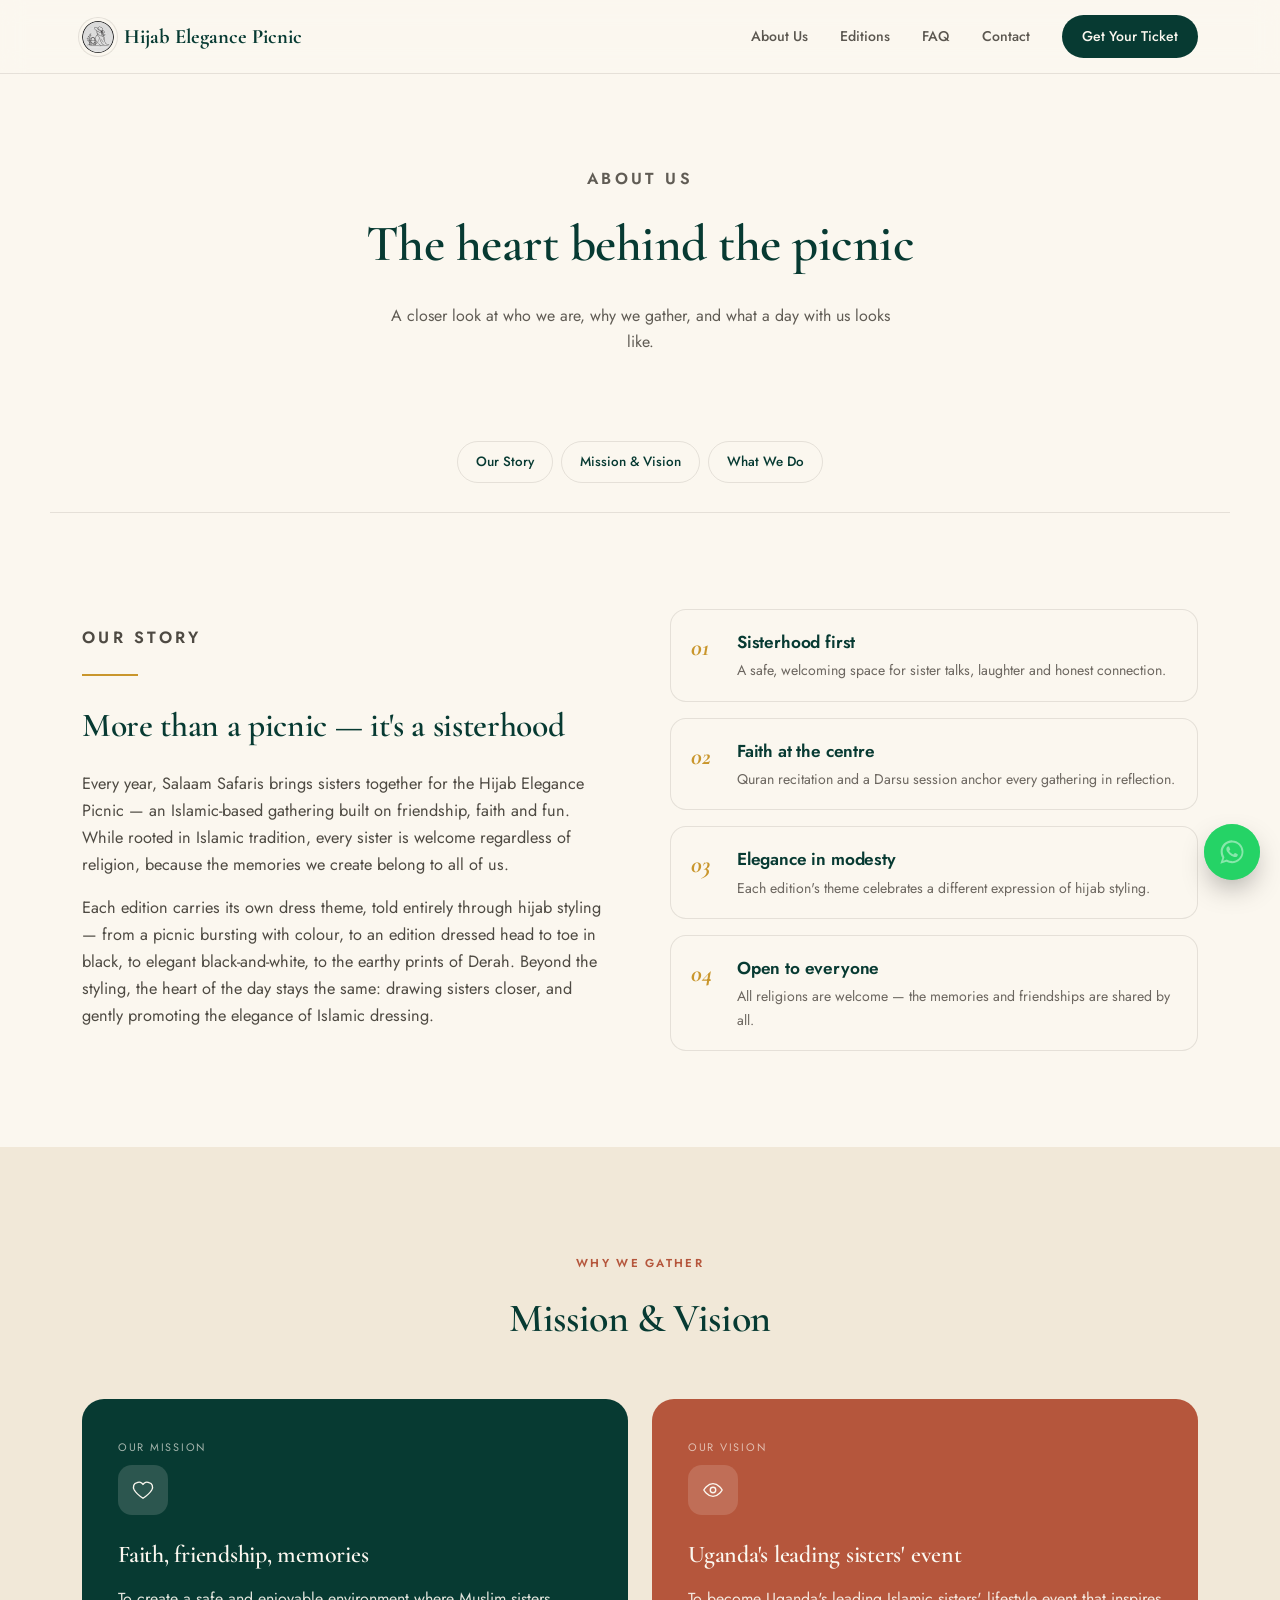
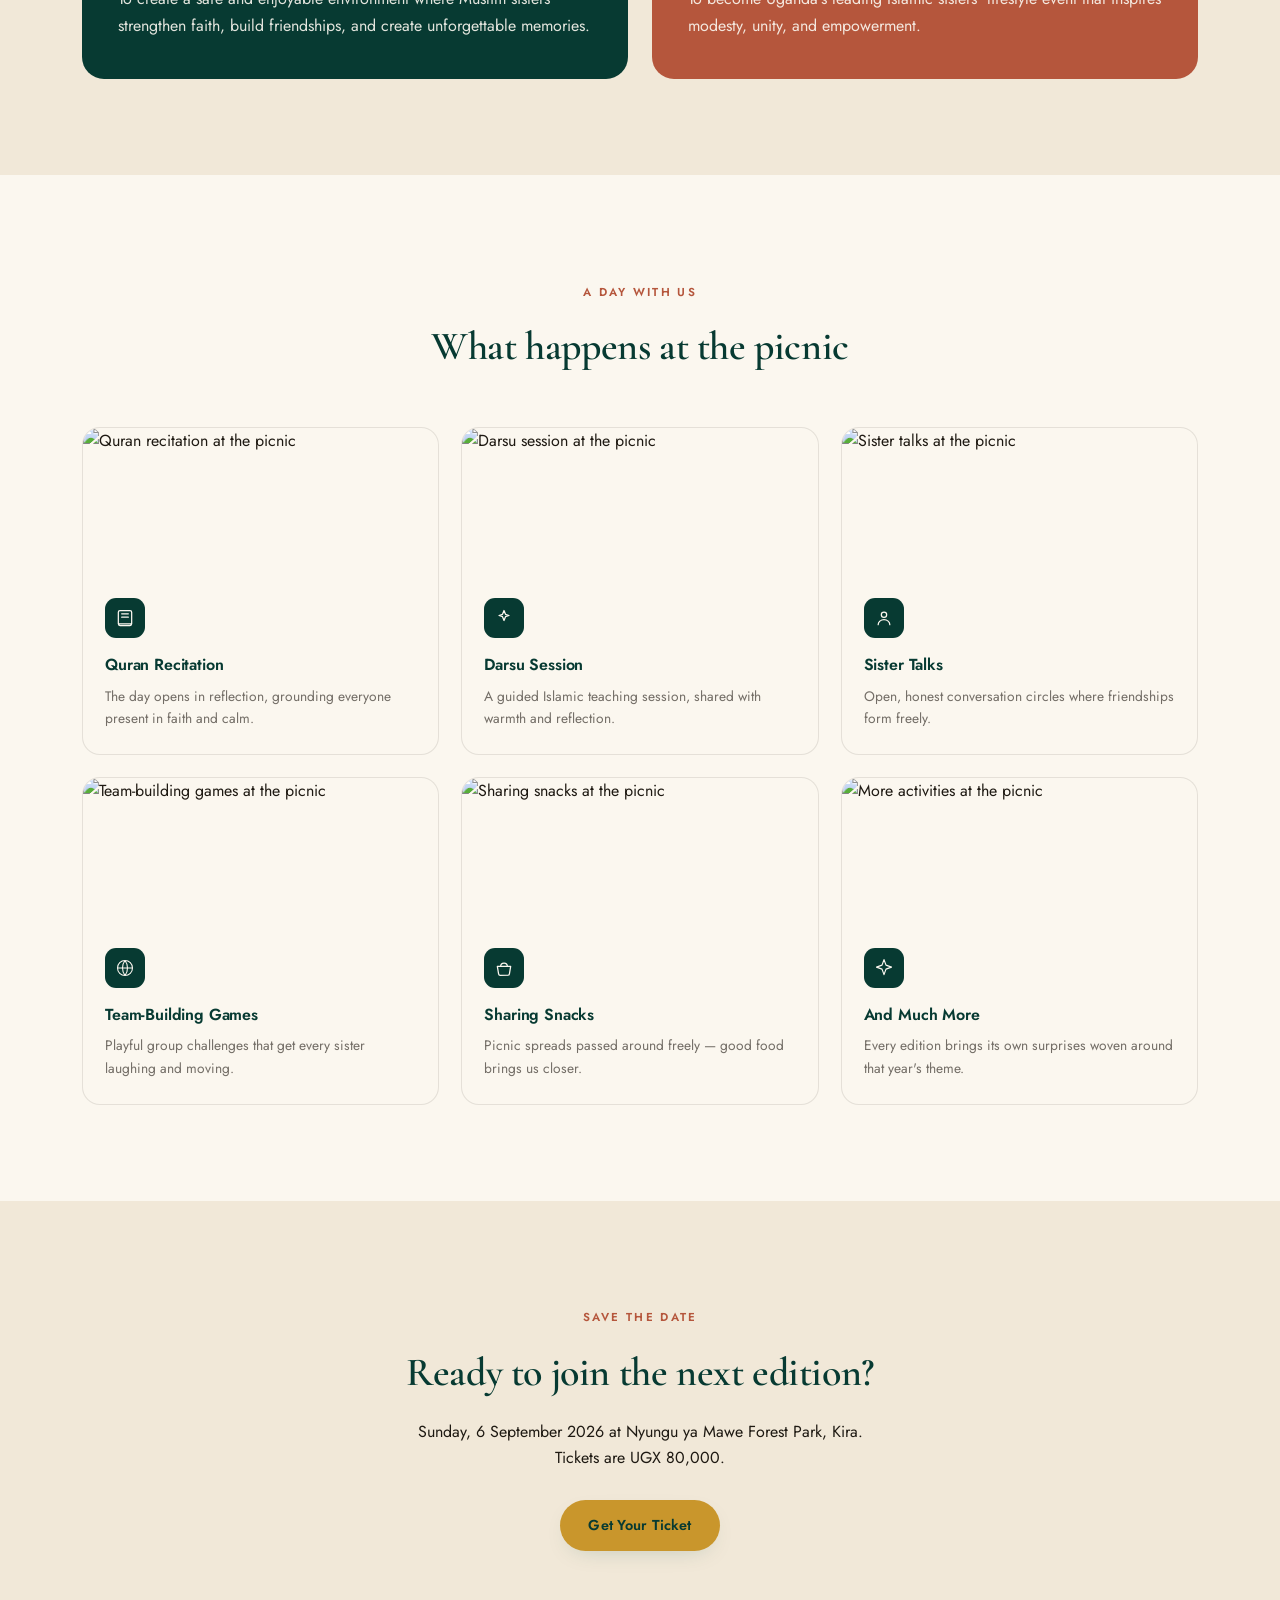
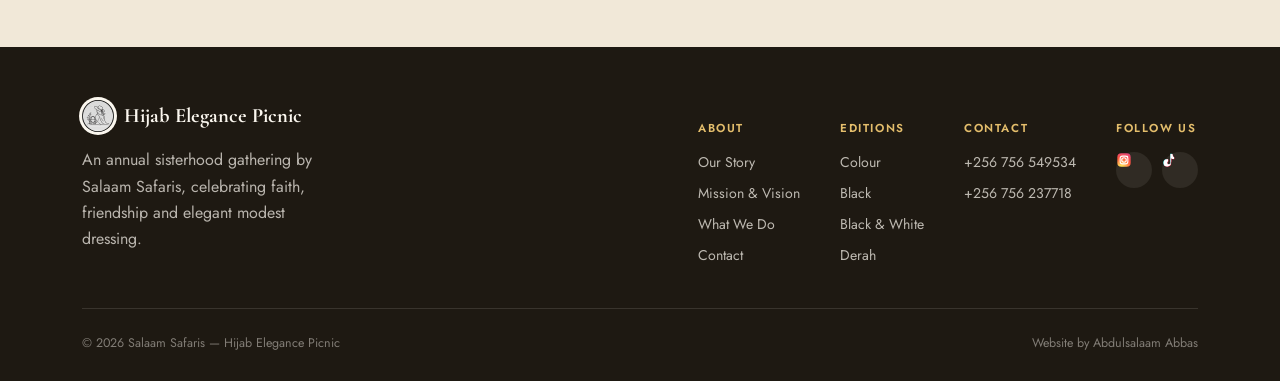
==== commit 2d37a14b: "Add files via upload" ====
--- a/about.html
+++ b/about.html
@@ -26,14 +26,7 @@
       <svg width="24" height="24" viewBox="0 0 24 24" fill="none"><path d="M4 6h16M4 12h16M4 18h16" stroke="currentColor" stroke-width="1.8" stroke-linecap="round"/></svg>
     </button>
     <div class="navlinks" id="navLinks">
-      <div class="has-dropdown">
-        <a href="about.html">About Us <span class="caret"></span></a>
-        <div class="dropdown-menu">
-          <a href="about.html#story">Our Story</a>
-          <a href="about.html#mission">Mission &amp; Vision</a>
-          <a href="about.html#activities">What We Do</a>
-        </div>
-      </div>
+      <a href="about.html">About Us</a>
       <a href="index.html#editions">Editions</a>
       <a href="index.html#faq">FAQ</a>
       <a href="index.html#contact">Contact</a>
@@ -206,13 +199,18 @@
           <a href="edition-derah.html">Derah</a>
         </div>
         <div class="footer-col">
+          <h5>Contact</h5>
+          <a href="tel:+256756549534">+256 756 549534</a>
+          <a href="tel:+256756237718">+256 756 237718</a>
+        </div>
+        <div class="footer-col">
           <h5>Follow Us</h5>
           <div class="social-row">
             <a href="https://instagram.com/salaam.safaris" target="_blank" rel="noopener" aria-label="Instagram">
-              <svg viewBox="0 0 24 24" fill="none" stroke="currentColor" stroke-width="1.6"><rect x="3" y="3" width="18" height="18" rx="5"/><circle cx="12" cy="12" r="4"/><circle cx="17.2" cy="6.8" r="1" fill="currentColor" stroke="none"/></svg>
+              <svg viewBox="0 0 24 24" width="18" height="18"><defs><radialGradient id="igGrad" cx="30%" cy="107%" r="150%"><stop offset="0%" stop-color="#FFDD55"/><stop offset="10%" stop-color="#FFDD55"/><stop offset="50%" stop-color="#FF543E"/><stop offset="100%" stop-color="#C837AB"/></radialGradient></defs><rect x="2" y="2" width="20" height="20" rx="6" fill="url(#igGrad)"/><rect x="6.2" y="6.2" width="11.6" height="11.6" rx="3.6" fill="none" stroke="#fff" stroke-width="1.6"/><circle cx="12" cy="12" r="3.4" fill="none" stroke="#fff" stroke-width="1.6"/><circle cx="17.15" cy="6.85" r="1.15" fill="#fff"/></svg>
             </a>
             <a href="https://www.tiktok.com/@salaam.safaris?_r=1&_t=ZS-97uSqAKKhfR" target="_blank" rel="noopener" aria-label="TikTok">
-              <svg viewBox="0 0 24 24" fill="currentColor"><path d="M16.6 5.82s.51.5 0 0A4.278 4.278 0 0 1 15.54 3h-3.09v12.4a2.592 2.592 0 0 1-2.59 2.5c-1.42 0-2.6-1.16-2.6-2.6c0-1.72 1.66-3.01 3.37-2.48V9.66c-3.45-.46-6.47 2.22-6.47 5.64c0 3.33 2.76 5.7 5.69 5.7c3.14 0 5.69-2.55 5.69-5.7V9.01a7.35 7.35 0 0 0 4.3 1.38V7.3s-1.88.09-3.24-1.48Z"/></svg>
+              <svg viewBox="0 0 24 24" width="18" height="18"><path d="M16.75 5.82c-.62-.68-1-1.57-1.06-2.54v-.28h-2.94v13.1c0 1.36-1.1 2.46-2.46 2.46a2.46 2.46 0 0 1-1.16-4.63v-3.02a5.46 5.46 0 0 0-1.3-.16A5.5 5.5 0 1 0 13.4 15.9a5.4 5.4 0 0 0 .35-1.94V9.28a7.9 7.9 0 0 0 4.35 1.31V7.66c-.53 0-1.15-.16-1.35-.28" fill="#25F4EE" transform="translate(-0.4,-0.3)"/><path d="M16.75 5.82c-.62-.68-1-1.57-1.06-2.54v-.28h-2.94v13.1c0 1.36-1.1 2.46-2.46 2.46a2.46 2.46 0 0 1-1.16-4.63v-3.02a5.46 5.46 0 0 0-1.3-.16A5.5 5.5 0 1 0 13.4 15.9a5.4 5.4 0 0 0 .35-1.94V9.28a7.9 7.9 0 0 0 4.35 1.31V7.66c-.53 0-1.15-.16-1.35-.28" fill="#FE2C55" transform="translate(0.4,0.3)"/><path d="M16.75 5.82c-.62-.68-1-1.57-1.06-2.54v-.28h-2.94v13.1c0 1.36-1.1 2.46-2.46 2.46a2.46 2.46 0 0 1-1.16-4.63v-3.02a5.46 5.46 0 0 0-1.3-.16A5.5 5.5 0 1 0 13.4 15.9a5.4 5.4 0 0 0 .35-1.94V9.28a7.9 7.9 0 0 0 4.35 1.31V7.66c-.53 0-1.15-.16-1.35-.28" fill="#fff"/></svg>
             </a>
           </div>
         </div>
@@ -220,7 +218,7 @@
     </div>
     <div class="footer-bottom">
       <span>© 2026 Salaam Safaris — Hijab Elegance Picnic</span>
-      <span>Proudly supported by Saham Quran Academy</span>
+      <span>Website by Abdulsalaam Abbas</span>
     </div>
   </div>
 </footer>
--- a/style.css
+++ b/style.css
@@ -196,6 +196,29 @@
 .edition-card-body h3{font-family:'Cormorant Garamond',serif;font-size:1.25rem;color:var(--sand);margin-bottom:4px;}
 .edition-card-body p{margin:0;font-size:0.76rem;color:rgba(251,247,239,0.8);}
 
+/* ---------- SPONSORS MARQUEE ---------- */
+.marquee-wrap{overflow:hidden;position:relative;-webkit-mask-image:linear-gradient(90deg, transparent, #000 8%, #000 92%, transparent);mask-image:linear-gradient(90deg, transparent, #000 8%, #000 92%, transparent);}
+.marquee-track{display:flex;gap:56px;width:max-content;animation:marqueeScroll 22s linear infinite;}
+.marquee-wrap:hover .marquee-track{animation-play-state:paused;}
+@keyframes marqueeScroll{from{transform:translateX(0);}to{transform:translateX(-50%);}}
+.marquee-logo{height:64px;display:flex;align-items:center;justify-content:center;flex-shrink:0;}
+.marquee-logo img{height:100%;width:auto;max-width:160px;object-fit:contain;}
+.sponsor-cta{text-align:center;margin-top:36px;}
+.sponsor-cta p{margin:0 0 16px;color:rgba(30,25,18,0.65);font-size:0.92rem;}
+
+/* ---------- TESTIMONIAL ROTATOR ---------- */
+.testi-rotator{max-width:640px;margin:0 auto;position:relative;min-height:180px;}
+.testi-slide{
+  background:var(--sand);border:1px solid var(--line);border-radius:18px;padding:32px 34px;
+  display:flex;flex-direction:column;gap:16px;text-align:center;align-items:center;
+  position:absolute;inset:0;opacity:0;transition:opacity .6s ease;
+}
+.testi-slide.active{position:relative;opacity:1;}
+.testi-rotator .testi-quote{font-size:1.25rem;}
+.testi-dots{display:flex;justify-content:center;gap:8px;margin-top:22px;}
+.testi-dot{width:8px;height:8px;border-radius:50%;background:var(--line);border:none;cursor:pointer;padding:0;transition:background .25s ease, transform .25s ease;}
+.testi-dot.active{background:var(--gold);transform:scale(1.3);}
+
 /* ---------- SPONSORS ---------- */
 .sponsors-grid{display:flex;flex-wrap:wrap;gap:20px;justify-content:center;}
 .sponsor-card{background:var(--sand);border:1px solid var(--line);border-radius:18px;padding:28px 34px;display:flex;flex-direction:column;align-items:center;gap:12px;min-width:210px;text-align:center;transition:transform .3s ease, box-shadow .3s ease;}
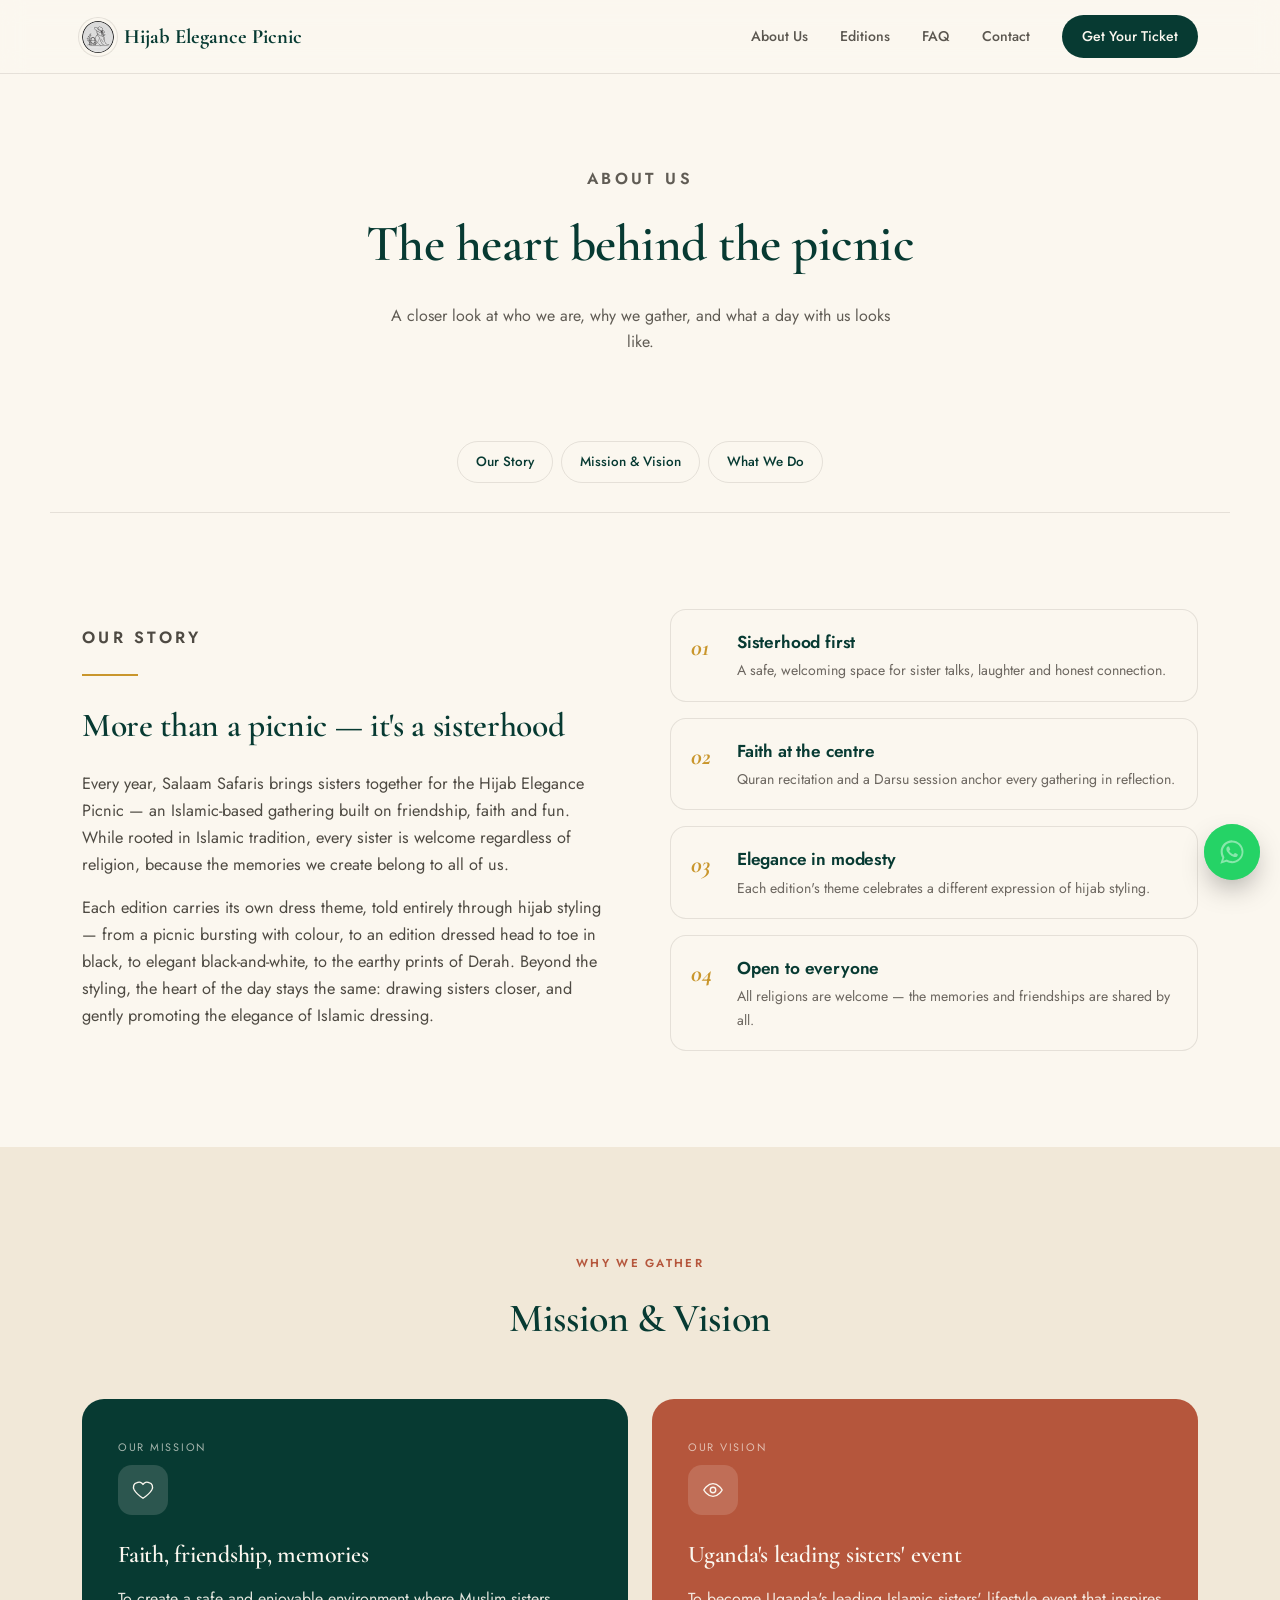
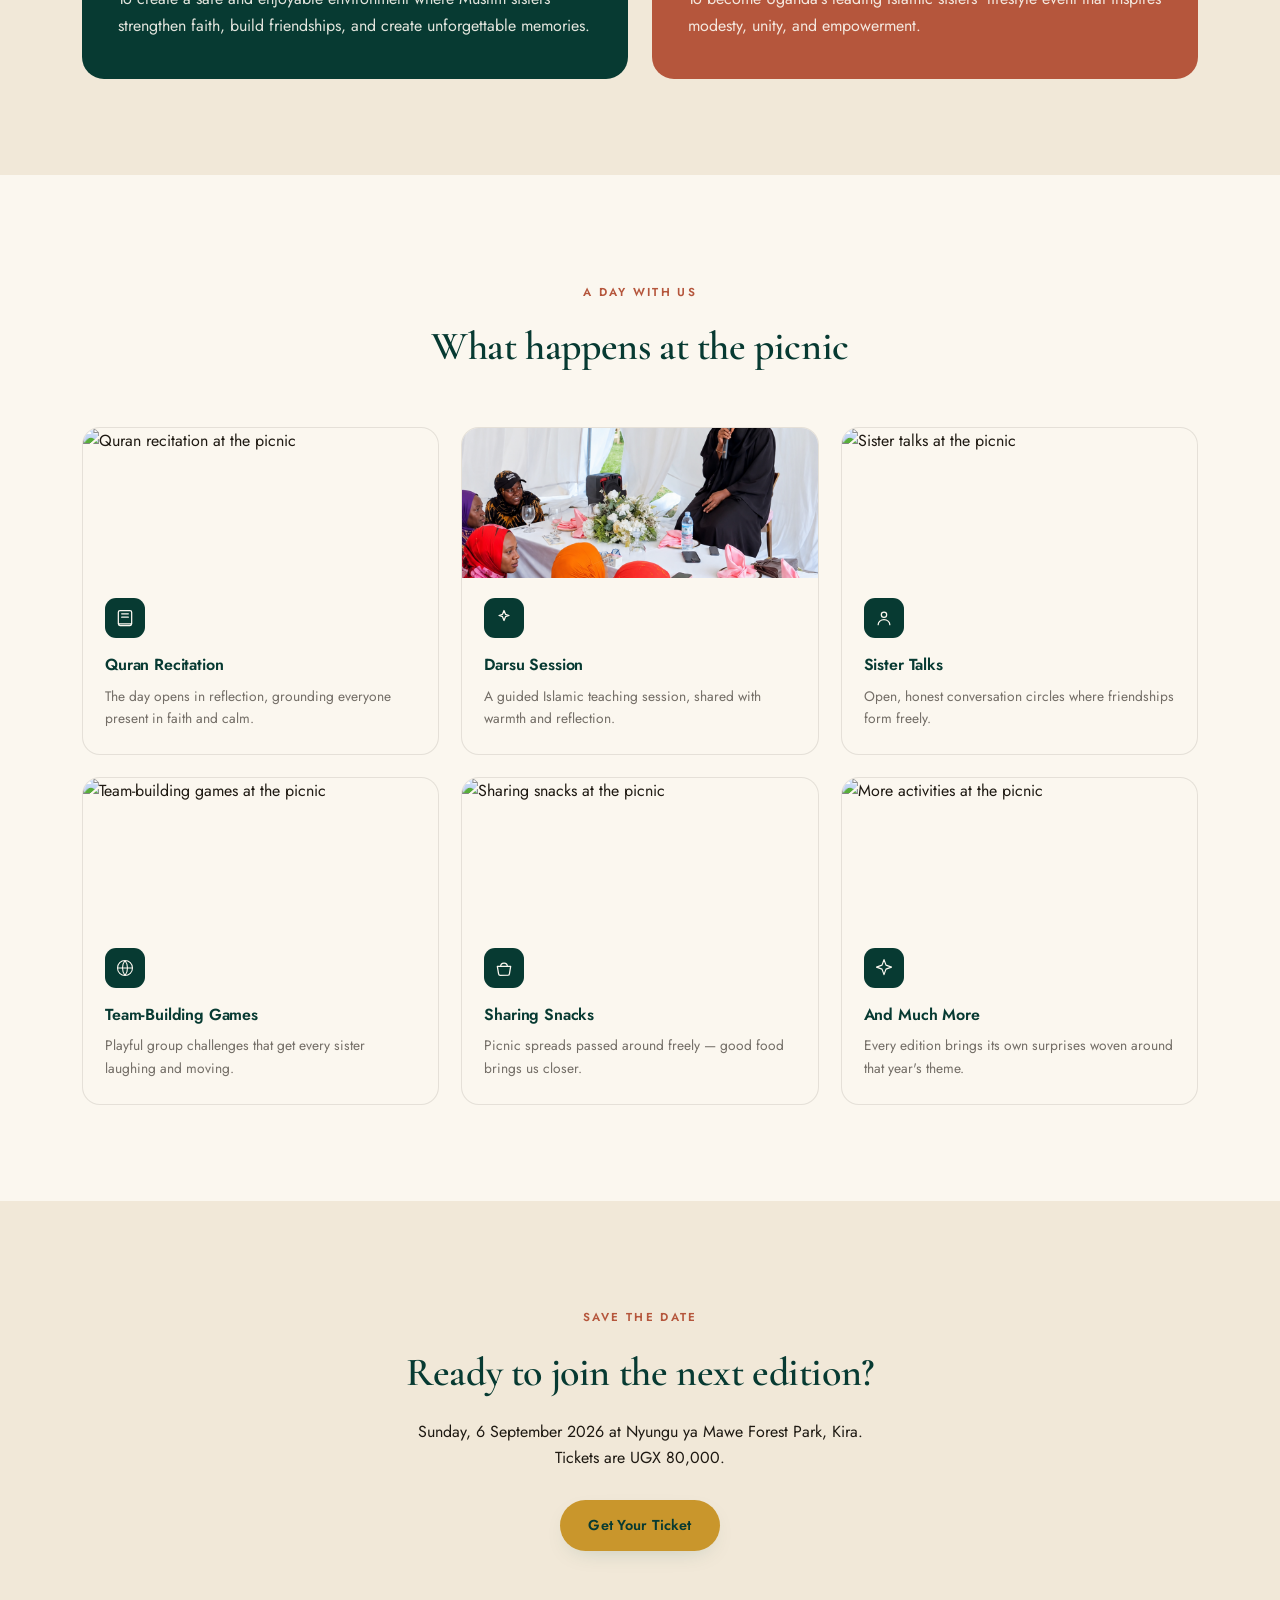
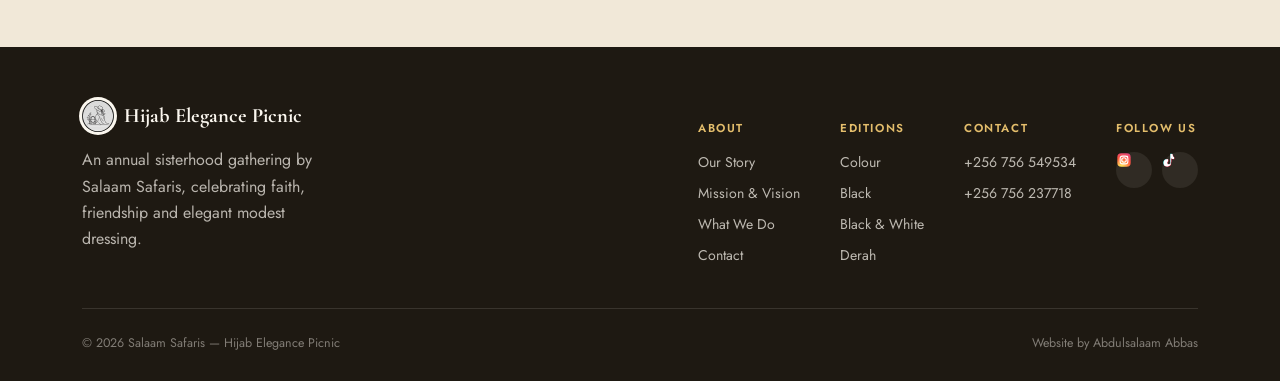
==== commit 67b0f2c1: "Add files via upload" ====
--- a/about.html
+++ b/about.html
@@ -124,7 +124,7 @@
         </div>
       </div>
       <div class="activity-card">
-        <div class="activity-photo"><img src="https://placehold.co/500x350/B5563C/F6EFE3?text=Darsu+Session" alt="Darsu session at the picnic" loading="lazy" decoding="async"></div>
+        <div class="activity-photo"><img src="HajatShania.png" alt="Darsu session at the picnic" loading="lazy" decoding="async"></div>
         <div class="activity-text">
           <div class="activity-icon"><svg width="20" height="20" viewBox="0 0 24 24" fill="none"><path d="M12 3l1.8 4.6L18 9l-4.2 1.4L12 15l-1.8-4.6L6 9l4.2-1.4L12 3z" stroke="currentColor" stroke-width="1.5" stroke-linejoin="round"/></svg></div>
           <h3>Darsu Session</h3>
--- a/style.css
+++ b/style.css
@@ -121,13 +121,14 @@
 .quickfacts-wrap{position:relative;z-index:5;margin-top:-46px;}
 .quickfacts{background:var(--sand);border-radius:20px;box-shadow:var(--shadow);display:grid;grid-template-columns:repeat(4,1fr);overflow:hidden;}
 @media (max-width:820px){.quickfacts{grid-template-columns:repeat(2,1fr);}}
-.qf-item{padding:22px 20px;border-right:1px solid var(--line);text-align:center;}
+.qf-item{padding:20px 14px;border-right:1px solid var(--line);text-align:center;}
 .qf-item:last-child{border-right:none;}
 @media (max-width:820px){.qf-item:nth-child(2){border-right:none;}.qf-item:nth-child(odd){border-right:1px solid var(--line);}.qf-item{border-bottom:1px solid var(--line);}.qf-item:nth-last-child(-n+2){border-bottom:none;}}
-.qf-label{font-size:0.65rem;letter-spacing:0.14em;text-transform:uppercase;color:var(--henna);font-weight:600;margin-bottom:6px;}
-.qf-value{font-family:'Cormorant Garamond',serif;font-weight:700;font-size:1.15rem;color:var(--emerald-deep);}
+.qf-label{font-size:0.62rem;letter-spacing:0.12em;text-transform:uppercase;color:var(--henna);font-weight:600;margin-bottom:6px;}
+.qf-value{font-family:'Cormorant Garamond',serif;font-weight:700;font-size:1.1rem;color:var(--emerald-deep);word-break:break-word;}
+@media (max-width:420px){.qf-value{font-size:0.95rem;}.qf-item{padding:16px 10px;}}
 .qf-item.qf-cta{background:var(--emerald-deep);display:flex;align-items:center;justify-content:center;}
-.qf-item.qf-cta a{color:var(--sand);font-weight:600;font-size:0.88rem;display:flex;align-items:center;gap:6px;}
+.qf-item.qf-cta a{color:var(--sand);font-weight:600;font-size:0.86rem;display:flex;align-items:center;gap:6px;}
 
 /* ---------- STATS STRIP ---------- */
 .stats-strip{background:var(--emerald-deep);padding:52px 0;}
@@ -202,7 +203,7 @@
 .marquee-wrap:hover .marquee-track{animation-play-state:paused;}
 @keyframes marqueeScroll{from{transform:translateX(0);}to{transform:translateX(-50%);}}
 .marquee-logo{height:64px;display:flex;align-items:center;justify-content:center;flex-shrink:0;}
-.marquee-logo img{height:100%;width:auto;max-width:160px;object-fit:contain;}
+.marquee-logo img{height:400%;width:auto;max-width:160px;object-fit:contain;}
 .sponsor-cta{text-align:center;margin-top:36px;}
 .sponsor-cta p{margin:0 0 16px;color:rgba(30,25,18,0.65);font-size:0.92rem;}
 
@@ -367,13 +368,81 @@
 .gallery-grid a:hover img{transform:scale(1.08);}
 
 .edition-switch{padding:0 0 88px;}
-.switch-grid{display:grid;grid-template-columns:repeat(5,1fr);gap:12px;}
-@media (max-width:820px){.switch-grid{grid-template-columns:repeat(3,1fr);}}
-@media (max-width:520px){.switch-grid{grid-template-columns:repeat(2,1fr);}}
+.switch-grid{display:grid;grid-template-columns:repeat(2,1fr);gap:12px;}
+@media (min-width:560px){.switch-grid{grid-template-columns:repeat(4,1fr);}}
 .switch-card{border-radius:14px;overflow:hidden;position:relative;aspect-ratio:4/5;border:2px solid transparent;}
 .switch-card img{width:100%;height:100%;object-fit:cover;}
 .switch-card .switch-label{position:absolute;bottom:0;left:0;right:0;padding:12px 10px;background:linear-gradient(0deg, rgba(7,58,50,0.94), transparent);color:var(--sand);font-size:0.74rem;font-weight:600;}
 .switch-card.current{border-color:var(--gold);}
+
+.drape-num{
+  position:absolute;z-index:3;
+  background:rgba(7,58,50,0.78);color:var(--sand);
+  font-family:'Cormorant Garamond',serif;font-weight:700;font-size:0.66rem;
+  padding:3px 9px;border-radius:999px;letter-spacing:0.02em;
+}
+.q-color .drape-num{top:22%;left:22%;}
+.q-black .drape-num{top:22%;right:22%;}
+.q-bw .drape-num{bottom:22%;left:22%;}
+.q-derah .drape-num{bottom:22%;right:22%;}
+
+/* ---------- KHIMAR SPOTLIGHT ---------- */
+.khimar-spotlight{background:linear-gradient(150deg, var(--emerald-deep) 0%, var(--emerald) 100%);position:relative;overflow:hidden;}
+.khimar-spotlight::before{content:"";position:absolute;inset:0;background:radial-gradient(circle at 85% 20%, rgba(228,190,108,0.14), transparent 55%);}
+.khimar-inner{position:relative;z-index:1;}
+.khimar-badge{
+  display:inline-flex;align-items:center;gap:8px;background:rgba(251,247,239,0.12);
+  border:1px solid rgba(251,247,239,0.25);color:var(--gold-light);
+  font-size:0.72rem;letter-spacing:0.14em;text-transform:uppercase;font-weight:600;
+  padding:7px 16px;border-radius:999px;margin-bottom:18px;
+}
+.khimar-badge .dot{width:7px;height:7px;border-radius:50%;background:#4ADE80;animation:blink 1.6s ease-in-out infinite;}
+@keyframes blink{0%,100%{opacity:1;}50%{opacity:0.3;}}
+.khimar-spotlight h2{color:var(--sand);font-size:clamp(2rem,4.6vw,3rem);margin-bottom:14px;}
+.khimar-spotlight p.lede{color:rgba(251,247,239,0.82);max-width:520px;font-size:1.02rem;margin-bottom:26px;}
+.khimar-meta-row{display:flex;flex-wrap:wrap;gap:22px;margin-bottom:30px;}
+.khimar-meta-row span{display:flex;align-items:center;gap:8px;color:rgba(251,247,239,0.92);font-size:0.92rem;font-weight:500;}
+.khimar-ctas{display:flex;gap:14px;flex-wrap:wrap;margin-bottom:36px;}
+
+.price-card{
+  background:rgba(251,247,239,0.06);border:1px solid rgba(251,247,239,0.18);
+  border-radius:18px;padding:24px 26px;max-width:420px;
+}
+.price-urgent{
+  display:flex;align-items:center;gap:8px;color:var(--gold-light);
+  font-size:0.8rem;font-weight:600;margin-bottom:12px;
+}
+.price-row{display:flex;align-items:baseline;gap:12px;flex-wrap:wrap;}
+.price-old{font-family:'Cormorant Garamond',serif;font-size:1.3rem;color:rgba(251,247,239,0.5);text-decoration:line-through;}
+.price-new{font-family:'Cormorant Garamond',serif;font-weight:700;font-size:2.4rem;color:var(--sand);}
+.price-save{background:var(--gold);color:var(--emerald-deep);font-size:0.72rem;font-weight:700;padding:3px 10px;border-radius:999px;}
+.price-note{margin-top:10px;font-size:0.82rem;color:rgba(251,247,239,0.68);}
+@media (max-width:480px){.price-new{font-size:1.9rem;}}
+
+.khimar-countdown{margin-top:36px;}
+.khimar-spotlight .countdown-wrap{background:rgba(251,247,239,0.07);border:1px solid rgba(251,247,239,0.18);}
+
+/* ---------- PORTFOLIO / DEVELOPER LANDING PAGE ---------- */
+.dev-hero{padding:150px 0 80px;text-align:center;background:linear-gradient(180deg, var(--emerald-pale), var(--sand) 70%);}
+.dev-hero .eyebrow{justify-content:center;display:flex;}
+.dev-hero h1{font-size:clamp(2.3rem,5vw,3.6rem);margin-top:12px;}
+.dev-hero p{max-width:560px;margin:18px auto 0;color:rgba(30,25,18,0.7);font-size:1.05rem;}
+.dev-hero-ctas{margin-top:30px;display:flex;gap:14px;justify-content:center;flex-wrap:wrap;}
+.dev-preview{
+  max-width:920px;margin:56px auto 0;border-radius:20px;overflow:hidden;
+  box-shadow:var(--shadow);border:8px solid var(--sand);
+}
+.dev-preview img{width:100%;display:block;}
+.dev-features{display:grid;grid-template-columns:repeat(3,1fr);gap:22px;}
+@media (max-width:820px){.dev-features{grid-template-columns:repeat(2,1fr);}}
+@media (max-width:560px){.dev-features{grid-template-columns:1fr;}}
+.dev-feature{background:var(--sand);border:1px solid var(--line);border-radius:18px;padding:26px 24px;}
+.dev-feature .dev-icon{width:42px;height:42px;border-radius:12px;background:var(--emerald-deep);color:var(--sand);display:flex;align-items:center;justify-content:center;margin-bottom:16px;}
+.dev-feature h3{font-size:1.02rem;color:var(--emerald-deep);margin-bottom:6px;}
+.dev-feature p{margin:0;font-size:0.86rem;color:rgba(30,25,18,0.62);}
+.dev-cta{text-align:center;background:var(--emerald-deep);border-radius:var(--radius);padding:52px 30px;}
+.dev-cta h2{color:var(--sand);font-size:clamp(1.8rem,4vw,2.4rem);margin-bottom:14px;}
+.dev-cta p{color:rgba(251,247,239,0.8);max-width:480px;margin:0 auto 26px;}
 
 /* ---------- FOOTER ---------- */
 footer{background:var(--ink);color:rgba(251,247,239,0.7);padding:52px 0 28px;}
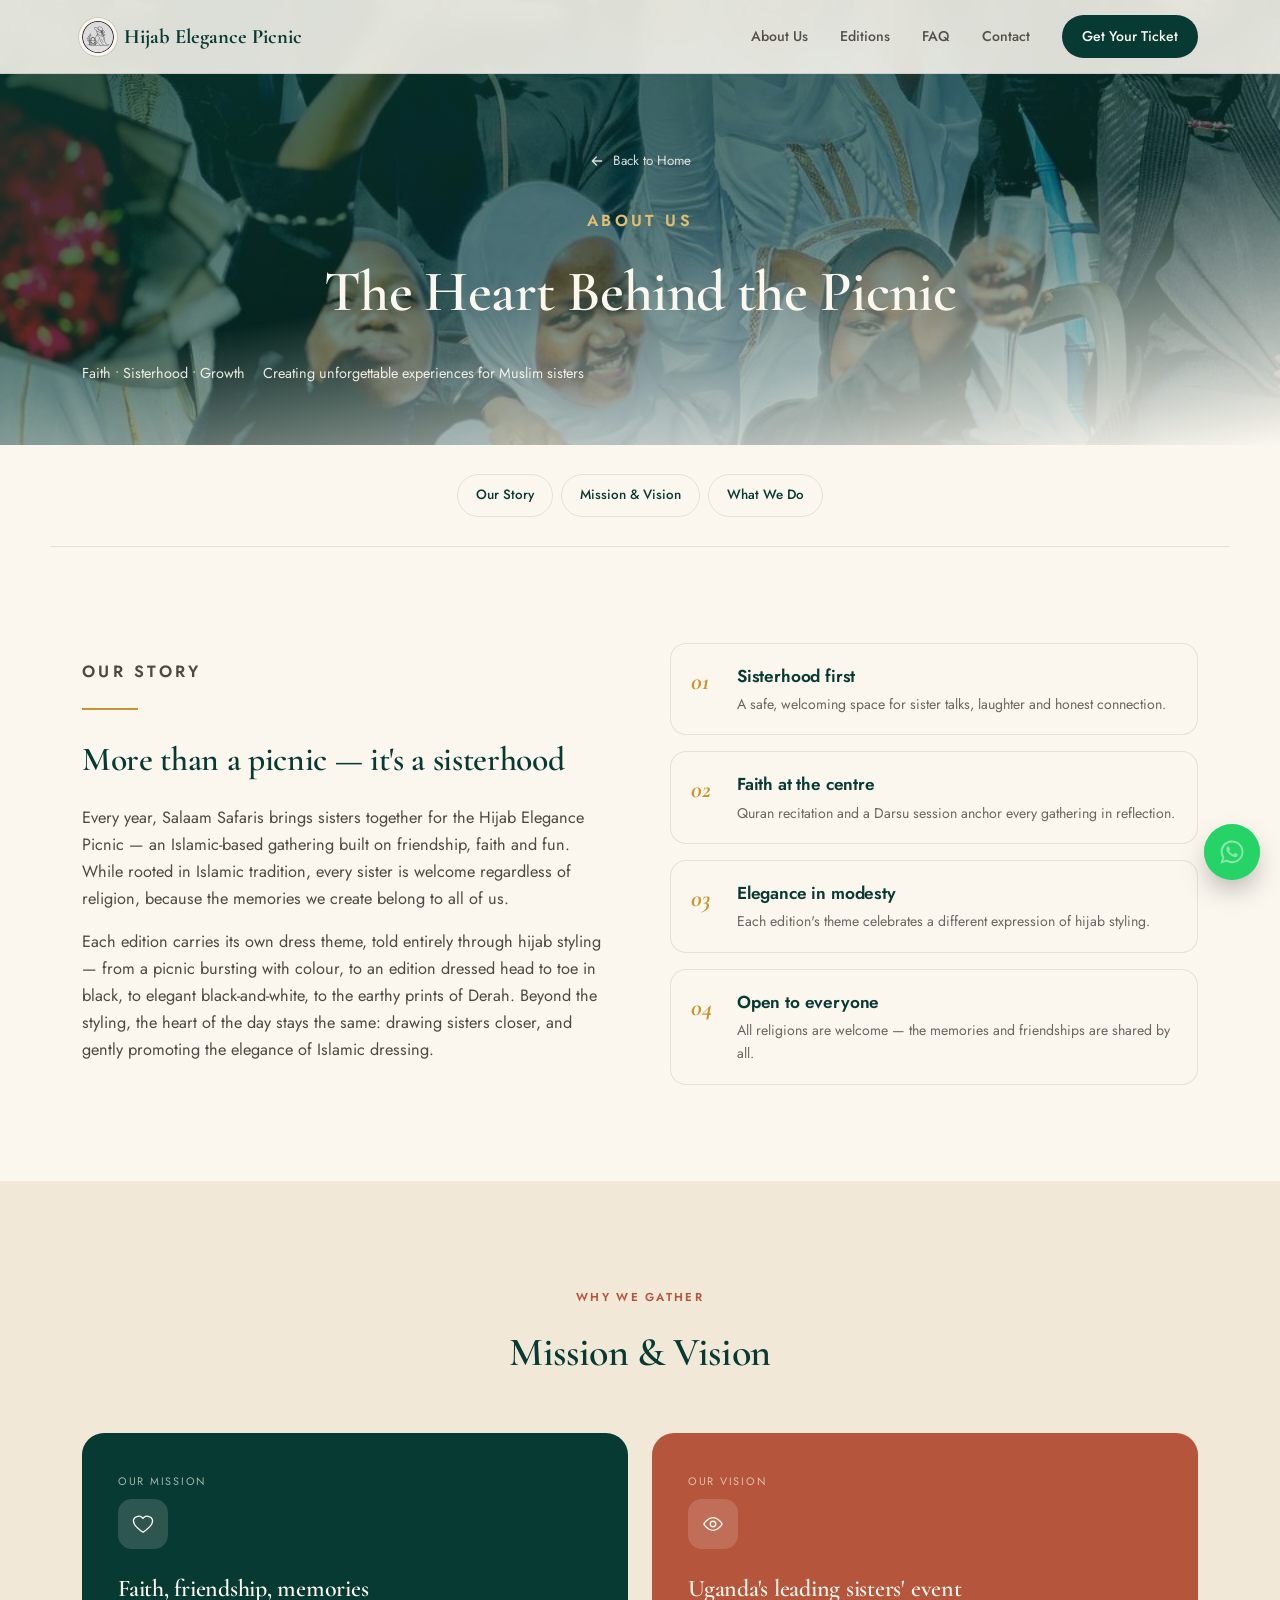
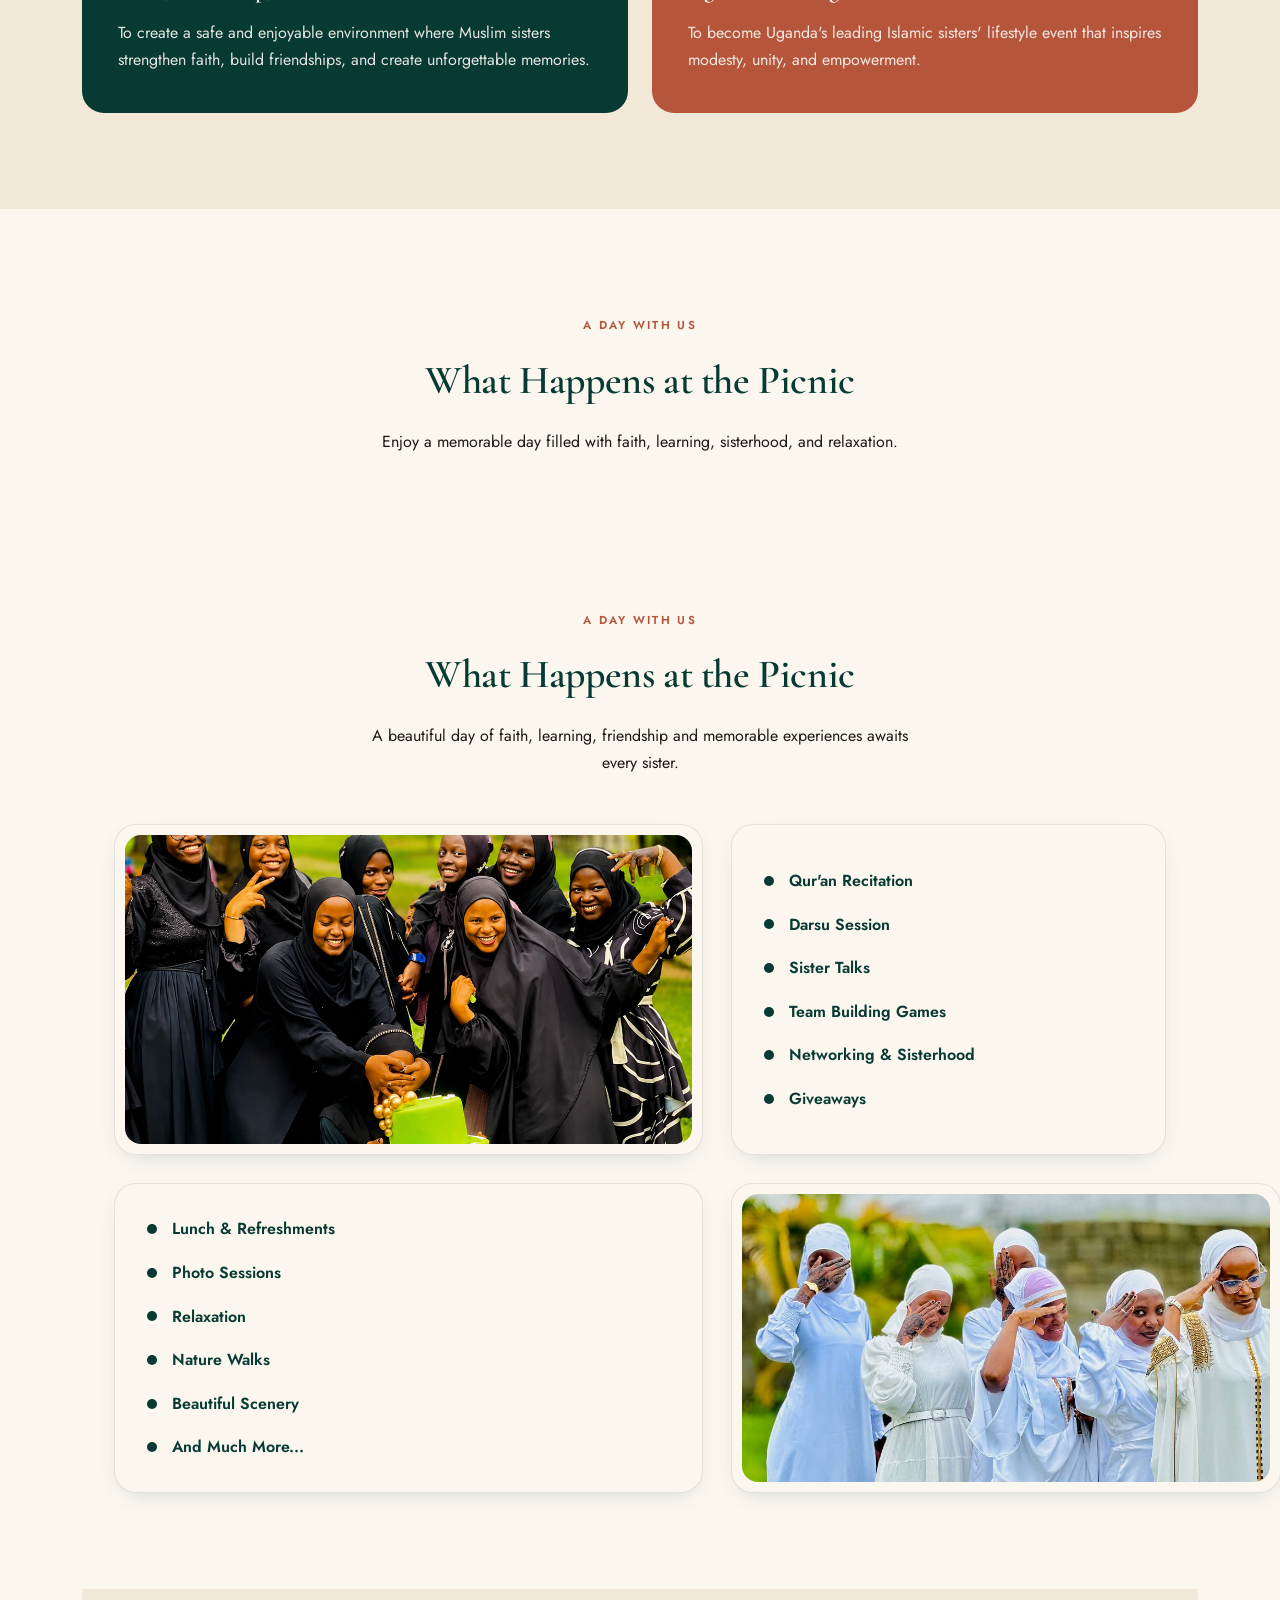
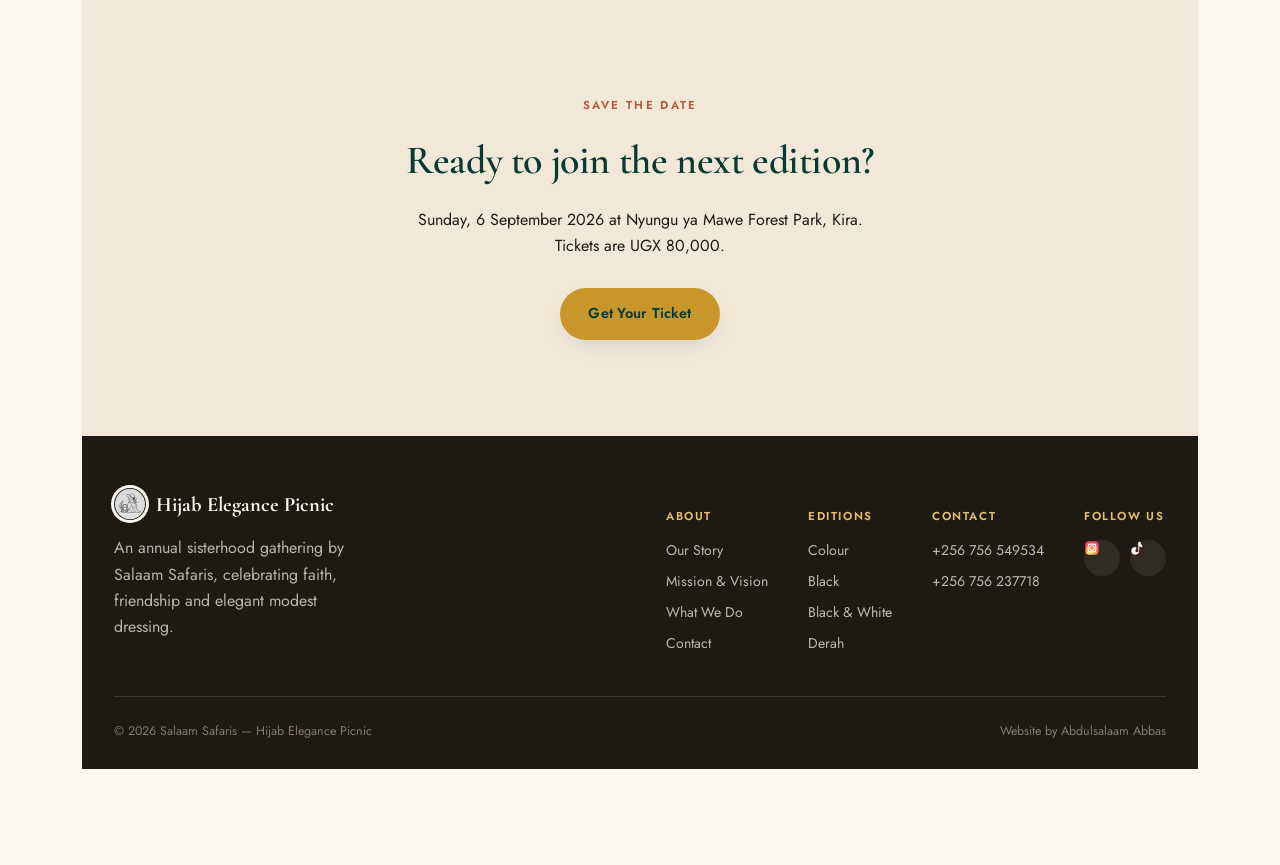
==== commit fd69310d: "Add files via upload" ====
--- a/about.html
+++ b/about.html
@@ -35,20 +35,44 @@
   </nav>
 </header>
 
-<section class="about-hero">
-  <div class="wrap">
-    <p class="eyebrow">About Us</p>
-    <h1>The heart behind the picnic</h1>
-    <p>A closer look at who we are, why we gather, and what a day with us looks like.</p>
-  </div>
+<section class="detail-hero about-hero">
+
+    <div class="detail-hero-bg">
+        <img src="bwbw6.jpg" alt="Hijab Elegance Picnic">
+    </div>
+
+    <div class="wrap">
+
+        <a href="index.html" class="back-link">
+            <svg width="16" height="16" viewBox="0 0 24 24" fill="none">
+                <path d="M19 12H5M11 6l-6 6 6 6"
+                      stroke="currentColor"
+                      stroke-width="2"
+                      stroke-linecap="round"
+                      stroke-linejoin="round"/>
+            </svg>
+            Back to Home
+        </a>
+
+        <p class="eyebrow">About Us</p>
+
+        <h1>The Heart Behind the Picnic</h1>
+
+        <div class="detail-meta">
+            <span>Faith • Sisterhood • Growth</span>
+            <span>Creating unforgettable experiences for Muslim sisters</span>
+        </div>
+
+    </div>
+
 </section>
 
 <nav class="about-subnav">
-  <div class="wrap">
-    <a href="#story">Our Story</a>
-    <a href="#mission">Mission &amp; Vision</a>
-    <a href="#activities">What We Do</a>
-  </div>
+    <div class="wrap">
+        <a href="#story">Our Story</a>
+        <a href="#mission">Mission &amp; Vision</a>
+        <a href="#activities">What We Do</a>
+    </div>
 </nav>
 
 <section class="section-pad anchor-offset" id="story">
@@ -112,59 +136,53 @@
   <div class="wrap">
     <div class="section-head center reveal">
       <p class="eyebrow">A Day With Us</p>
-      <h2>What happens at the picnic</h2>
-    </div>
-    <div class="activities-grid reveal">
-      <div class="activity-card">
-        <div class="activity-photo"><img src="https://placehold.co/500x350/0B4F45/F6EFE3?text=Quran+Recitation" alt="Quran recitation at the picnic" loading="lazy" decoding="async"></div>
-        <div class="activity-text">
-          <div class="activity-icon"><svg width="20" height="20" viewBox="0 0 24 24" fill="none"><path d="M4 19V5a2 2 0 0 1 2-2h12a2 2 0 0 1 2 2v14M4 19a2 2 0 0 0 2 2h12a2 2 0 0 0 2-2M4 19h16M8 7h8M8 11h8" stroke="currentColor" stroke-width="1.5" stroke-linecap="round"/></svg></div>
-          <h3>Quran Recitation</h3>
-          <p>The day opens in reflection, grounding everyone present in faith and calm.</p>
-        </div>
-      </div>
-      <div class="activity-card">
-        <div class="activity-photo"><img src="HajatShania.png" alt="Darsu session at the picnic" loading="lazy" decoding="async"></div>
-        <div class="activity-text">
-          <div class="activity-icon"><svg width="20" height="20" viewBox="0 0 24 24" fill="none"><path d="M12 3l1.8 4.6L18 9l-4.2 1.4L12 15l-1.8-4.6L6 9l4.2-1.4L12 3z" stroke="currentColor" stroke-width="1.5" stroke-linejoin="round"/></svg></div>
-          <h3>Darsu Session</h3>
-          <p>A guided Islamic teaching session, shared with warmth and reflection.</p>
-        </div>
-      </div>
-      <div class="activity-card">
-        <div class="activity-photo"><img src="https://placehold.co/500x350/C9962C/1E1912?text=Sister+Talks" alt="Sister talks at the picnic" loading="lazy" decoding="async"></div>
-        <div class="activity-text">
-          <div class="activity-icon"><svg width="20" height="20" viewBox="0 0 24 24" fill="none"><circle cx="12" cy="8" r="3.2" stroke="currentColor" stroke-width="1.5"/><path d="M5 20c0-3.3 3.1-6 7-6s7 2.7 7 6" stroke="currentColor" stroke-width="1.5" stroke-linecap="round"/></svg></div>
-          <h3>Sister Talks</h3>
-          <p>Open, honest conversation circles where friendships form freely.</p>
-        </div>
-      </div>
-      <div class="activity-card">
-        <div class="activity-photo"><img src="https://placehold.co/500x350/E7C8C0/1E1912?text=Team+Building" alt="Team-building games at the picnic" loading="lazy" decoding="async"></div>
-        <div class="activity-text">
-          <div class="activity-icon"><svg width="20" height="20" viewBox="0 0 24 24" fill="none"><path d="M3 12h18M3 12a9 9 0 0 1 9-9m-9 9a9 9 0 0 0 9 9m0-18a9 9 0 0 1 9 9m-9-9c2 2.5 3 5.5 3 9s-1 6.5-3 9m0-18c-2 2.5-3 5.5-3 9s1 6.5 3 9m9-9a9 9 0 0 1-9 9" stroke="currentColor" stroke-width="1.3"/></svg></div>
-          <h3>Team-Building Games</h3>
-          <p>Playful group challenges that get every sister laughing and moving.</p>
-        </div>
-      </div>
-      <div class="activity-card">
-        <div class="activity-photo"><img src="https://placehold.co/500x350/EFE4D2/1E1912?text=Snacks" alt="Sharing snacks at the picnic" loading="lazy" decoding="async"></div>
-        <div class="activity-text">
-          <div class="activity-icon"><svg width="20" height="20" viewBox="0 0 24 24" fill="none"><path d="M4 10h16l-1.5 9a2 2 0 0 1-2 1.7H7.5a2 2 0 0 1-2-1.7L4 10z" stroke="currentColor" stroke-width="1.5" stroke-linejoin="round"/><path d="M8 10a4 4 0 0 1 8 0" stroke="currentColor" stroke-width="1.5"/></svg></div>
-          <h3>Sharing Snacks</h3>
-          <p>Picnic spreads passed around freely — good food brings us closer.</p>
-        </div>
-      </div>
-      <div class="activity-card">
-        <div class="activity-photo"><img src="https://placehold.co/500x350/1E1912/F6EFE3?text=More+Moments" alt="More activities at the picnic" loading="lazy" decoding="async"></div>
-        <div class="activity-text">
-          <div class="activity-icon"><svg width="20" height="20" viewBox="0 0 24 24" fill="none"><path d="M12 2l2.4 6.6L21 11l-6.6 2.4L12 20l-2.4-6.6L3 11l6.6-2.4L12 2z" stroke="currentColor" stroke-width="1.4" stroke-linejoin="round"/></svg></div>
-          <h3>And Much More</h3>
-          <p>Every edition brings its own surprises woven around that year's theme.</p>
-        </div>
-      </div>
-    </div>
-  </div>
+      <h2>What Happens at the Picnic</h2>
+      <p>Enjoy a memorable day filled with faith, learning, sisterhood, and relaxation.</p>
+    </div>
+
+<section class="section-pad anchor-offset" id="activities">
+    <div class="wrap">
+
+        <div class="section-head center reveal">
+            <p class="eyebrow">A Day With Us</p>
+            <h2>What Happens at the Picnic</h2>
+            <p>
+                A beautiful day of faith, learning, friendship and memorable
+                experiences awaits every sister.
+            </p>
+        </div>
+
+        <div class="activities-layout reveal">
+
+            <div class="activity-image">
+                <img src="bbbbb5.jpg" alt="">
+            </div>
+
+            <div class="activity-list">
+                <div>Qur'an Recitation</div>
+                <div>Darsu Session</div>
+                <div>Sister Talks</div>
+                <div>Team Building Games</div>
+                <div>Networking & Sisterhood</div>
+                <div>Giveaways</div>
+            </div>
+
+            <div class="activity-list">
+                <div>Lunch & Refreshments</div>
+                <div>Photo Sessions</div>
+                <div>Relaxation</div>
+                <div>Nature Walks</div>
+                <div>Beautiful Scenery</div>
+                <div>And Much More...</div>
+            </div>
+
+            <div class="activity-image">
+                <img src="hhhhh1.jpg" alt="">
+            </div>
+
+        </div>
+
+    </div>
 </section>
 
 <section class="section-pad tone-sand2" style="text-align:center;">
--- a/style.css
+++ b/style.css
@@ -158,18 +158,119 @@
 .mv-card p{margin:0;font-size:1rem;color:rgba(251,247,239,0.9);}
 .mv-card .mv-tag{font-size:0.68rem;letter-spacing:0.16em;text-transform:uppercase;color:rgba(251,247,239,0.65);margin-bottom:8px;display:block;}
 
-.activities-grid{display:grid;grid-template-columns:repeat(3,1fr);gap:22px;}
-@media (max-width:820px){.activities-grid{grid-template-columns:repeat(2,1fr);}}
-@media (max-width:560px){.activities-grid{grid-template-columns:1fr;}}
-.activity-card{border-radius:18px;overflow:hidden;background:var(--sand);border:1px solid var(--line);transition:transform .3s ease, box-shadow .3s ease;}
-.activity-card:hover{transform:translateY(-5px);box-shadow:var(--shadow-sm);}
-.activity-photo{height:150px;overflow:hidden;}
-.activity-photo img{width:100%;height:100%;object-fit:cover;transition:transform .4s ease;}
-.activity-card:hover .activity-photo img{transform:scale(1.06);}
-.activity-text{padding:20px 22px 24px;}
-.activity-icon{width:40px;height:40px;border-radius:11px;display:flex;align-items:center;justify-content:center;background:var(--emerald-deep);color:var(--sand);margin-bottom:14px;}
-.activity-text h3{font-family:'Jost';font-weight:600;font-size:1rem;color:var(--emerald-deep);margin-bottom:6px;}
-.activity-text p{margin:0;font-size:0.86rem;color:rgba(30,25,18,0.62);}
+.activities-layout{
+    display:grid;
+    grid-template-columns:1.15fr .85fr;
+    gap:28px;
+    margin-top:3rem;
+    align-items:stretch;
+}
+
+.activity-image{
+    background:var(--sand);
+    padding:10px;
+    border:1px solid var(--line);
+    border-radius:22px;
+    box-shadow:var(--shadow-sm);
+    overflow:hidden;
+    aspect-ratio:16/9;
+    transition:.3s ease;
+}
+
+.activity-image:hover{
+    transform:translateY(-4px);
+}
+
+.activity-image img{
+    width:100%;
+    height:100%;
+    object-fit:cover;
+    border-radius:16px;
+    transition:transform .6s ease;
+}
+
+.activity-image:hover img{
+    transform:scale(1.05);
+}
+
+.activity-list{
+    background:var(--sand);
+    border:1px solid var(--line);
+    border-radius:22px;
+    padding:32px;
+    display:flex;
+    flex-direction:column;
+    justify-content:center;
+    gap:18px;
+    box-shadow:var(--shadow-sm);
+    transition:.3s ease;
+}
+
+.activity-list:hover{
+    transform:translateY(-4px);
+}
+
+.activity-list div{
+    display:flex;
+    align-items:center;
+    font-family:'Jost',sans-serif;
+    font-size:1rem;
+    font-weight:600;
+    color:var(--emerald-deep);
+    line-height:1.6;
+}
+
+.activity-list div::before{
+    content:"";
+    width:10px;
+    height:10px;
+    border-radius:50%;
+    background:var(--emerald-deep);
+    margin-right:15px;
+    flex-shrink:0;
+}
+
+@media (max-width:900px){
+
+    .activities-layout{
+        grid-template-columns:1fr;
+        gap:22px;
+    }
+
+    .activity-image{
+        aspect-ratio:16/10;
+    }
+
+    .activity-list{
+        padding:26px;
+    }
+}
+
+@media (max-width:600px){
+
+    .activity-image,
+    .activity-list{
+        border-radius:18px;
+    }
+
+    .activity-image{
+        padding:8px;
+        aspect-ratio:16/10;
+    }
+
+    .activity-image img{
+        border-radius:12px;
+    }
+
+    .activity-list{
+        padding:22px;
+        gap:16px;
+    }
+
+    .activity-list div{
+        font-size:.95rem;
+    }
+}
 
 .about-subnav{position:sticky;top:65px;z-index:50;background:var(--sand);border-bottom:1px solid var(--line);}
 .about-subnav .wrap{display:flex;gap:8px;padding:14px 32px;overflow-x:auto;}
